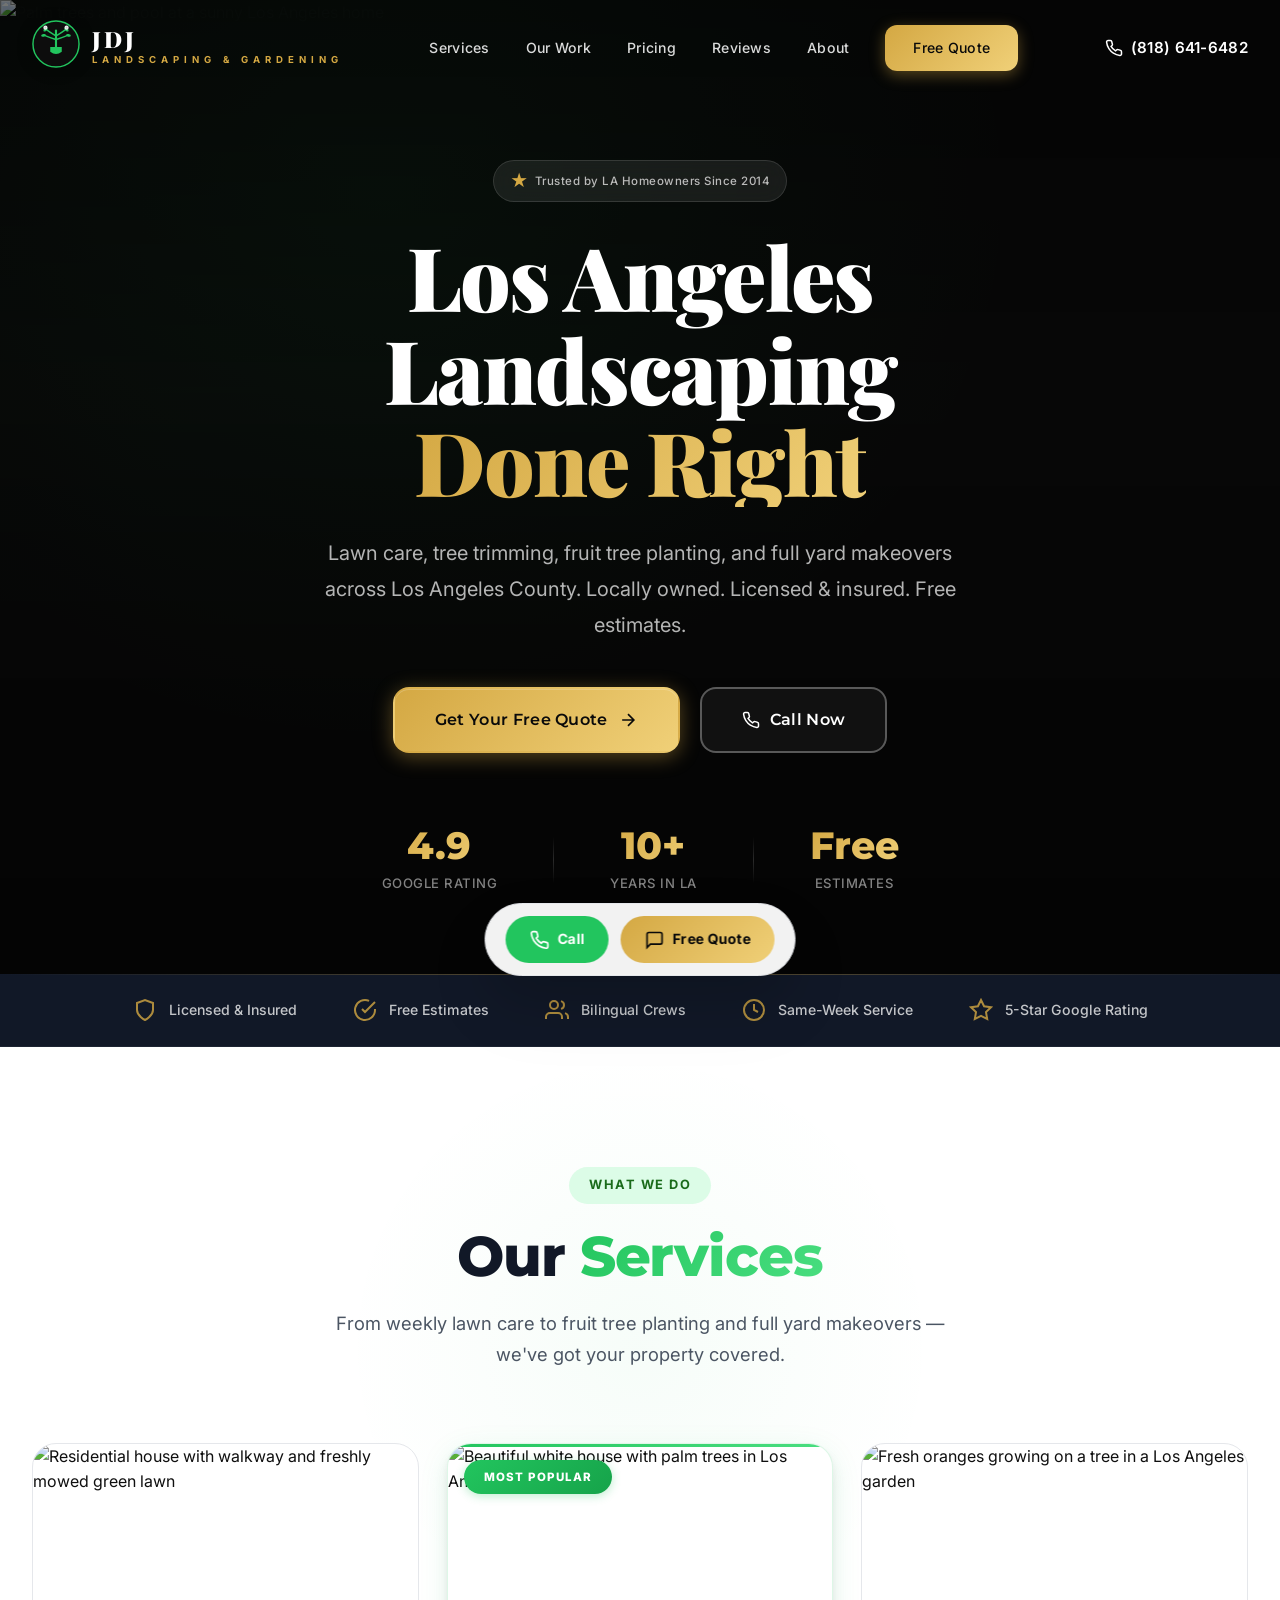
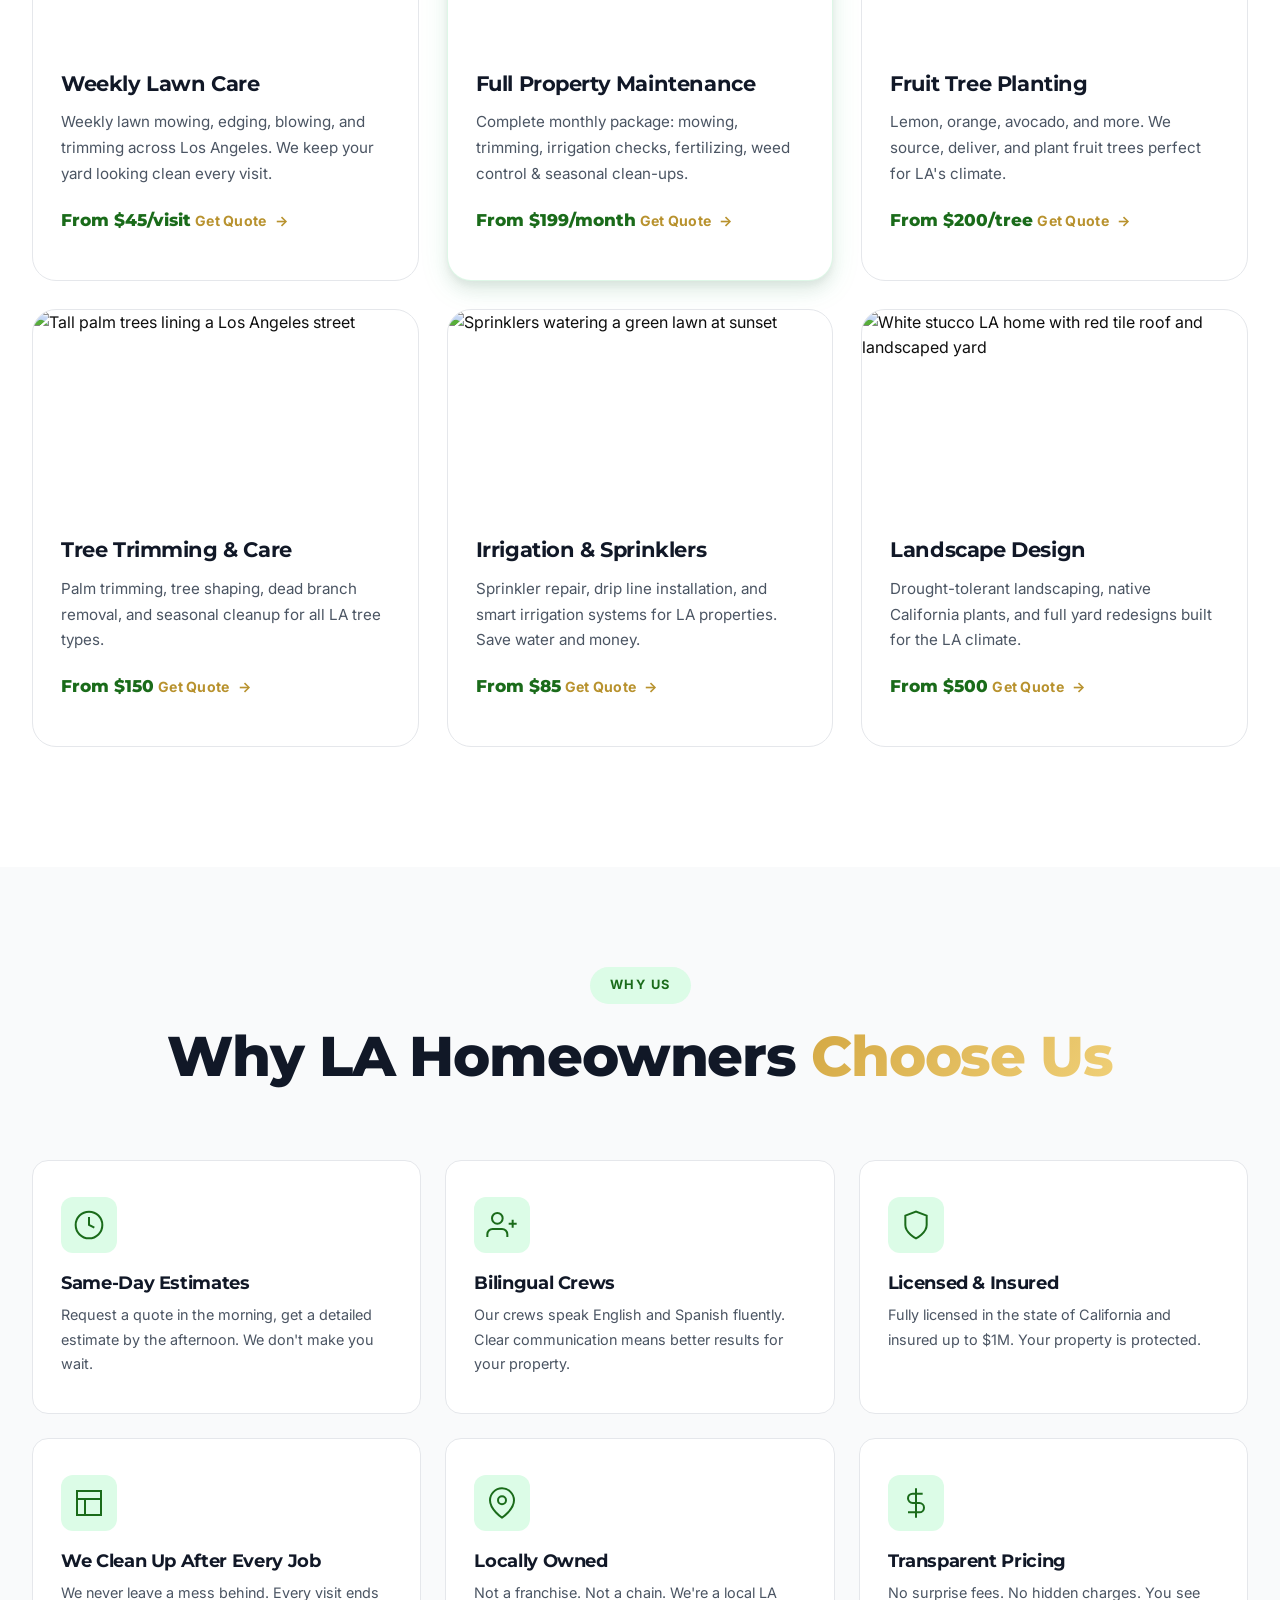
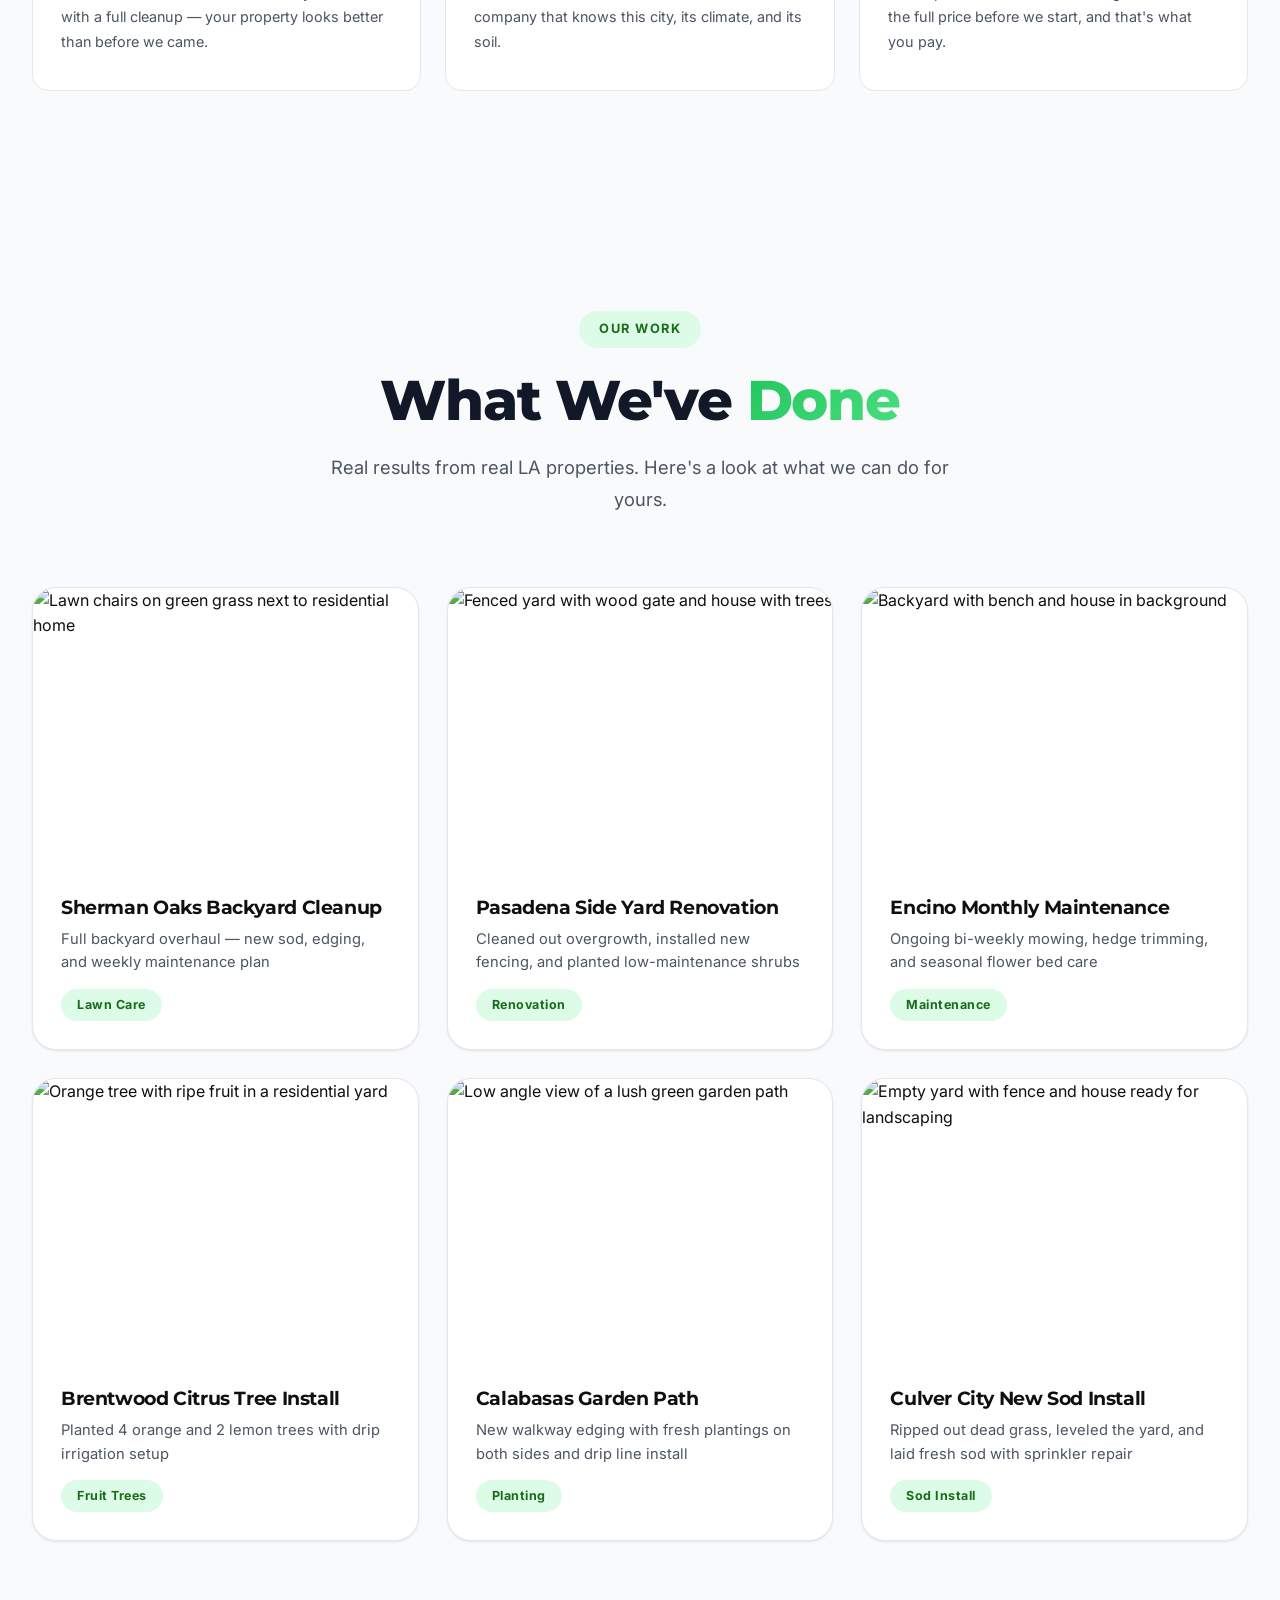
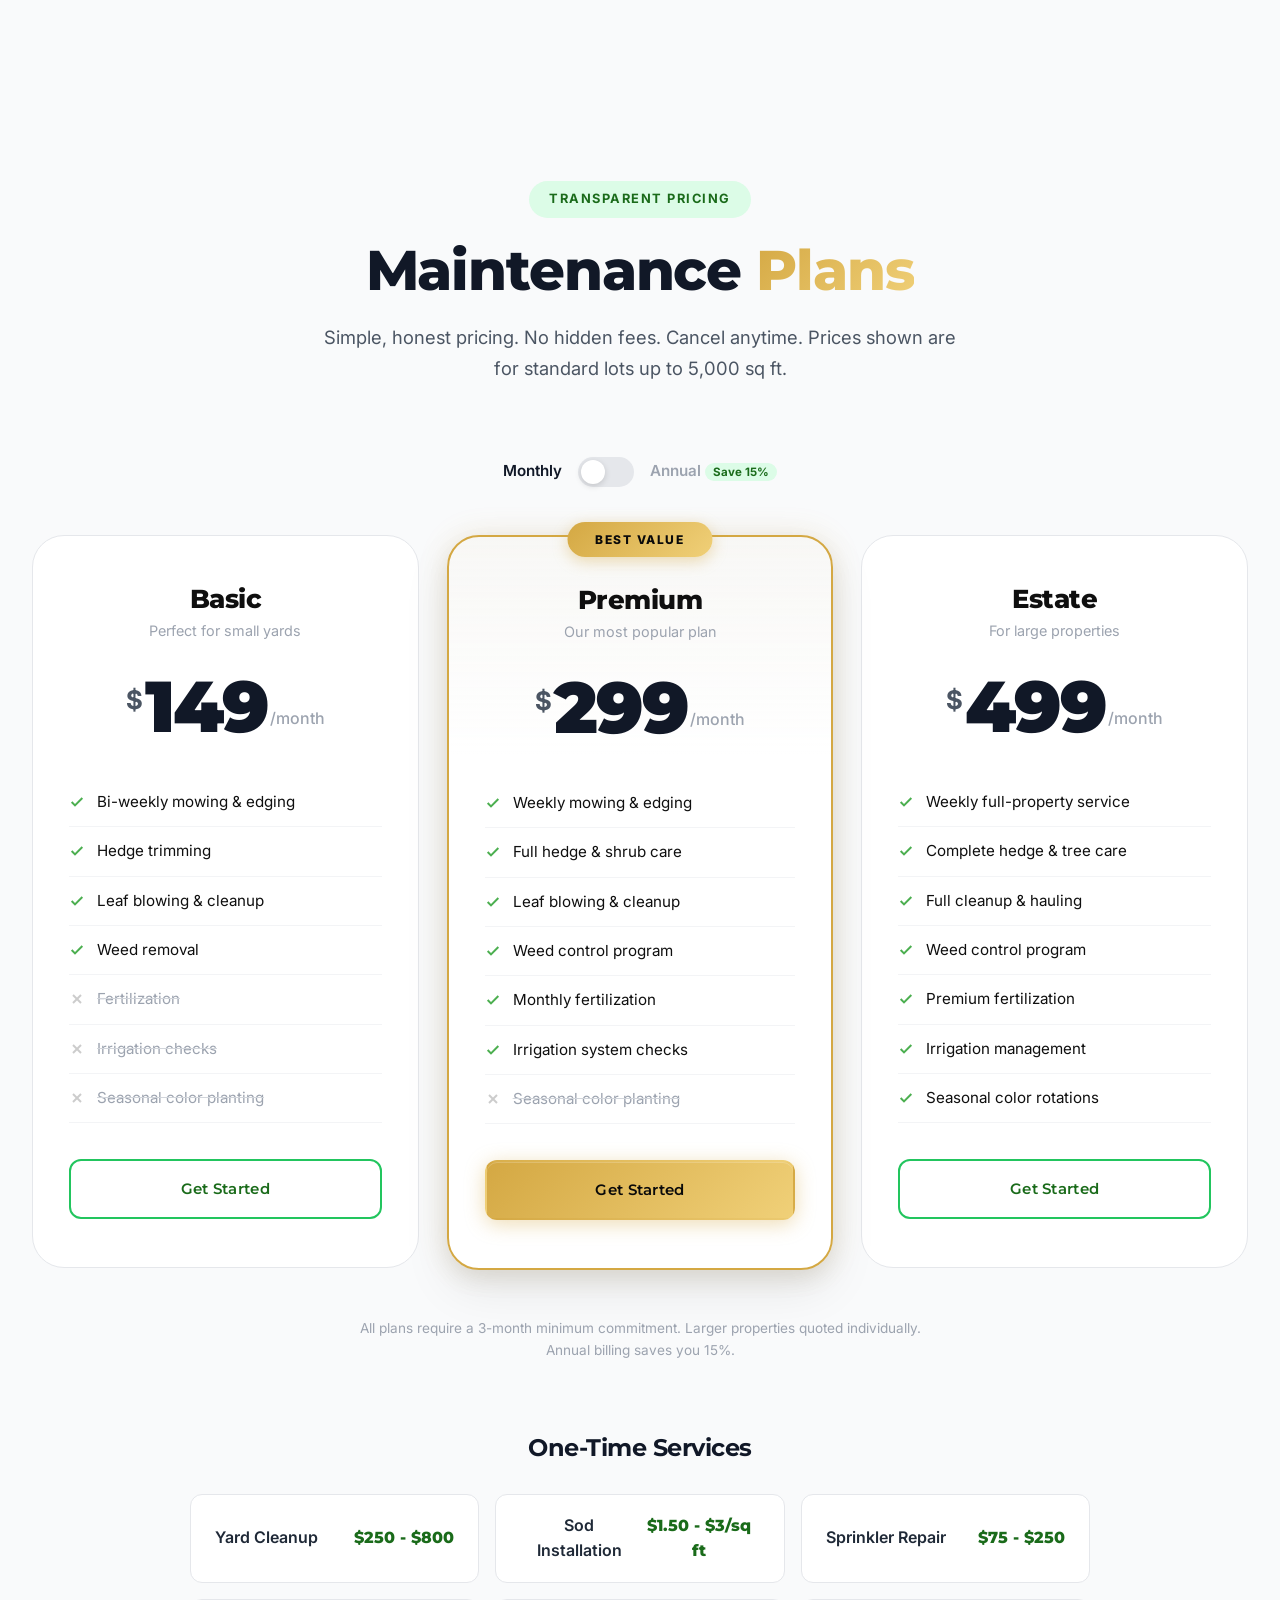
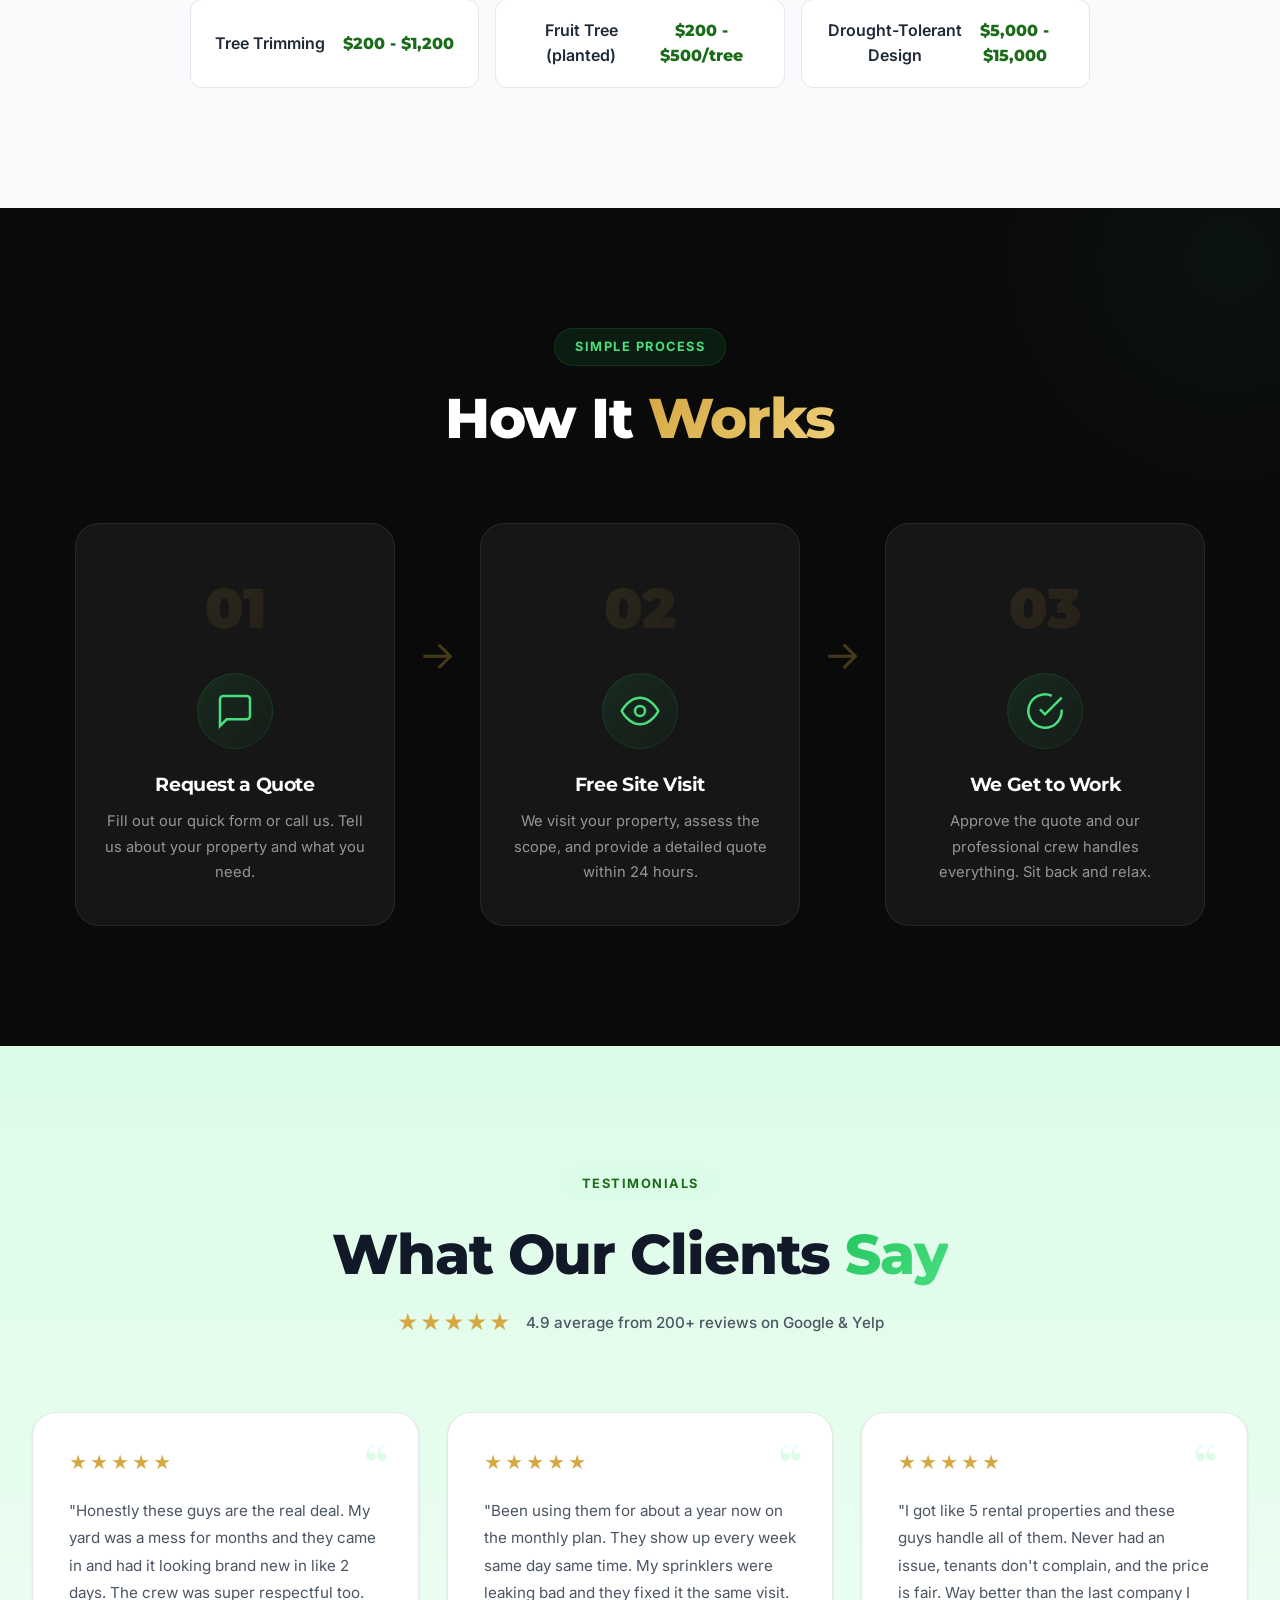
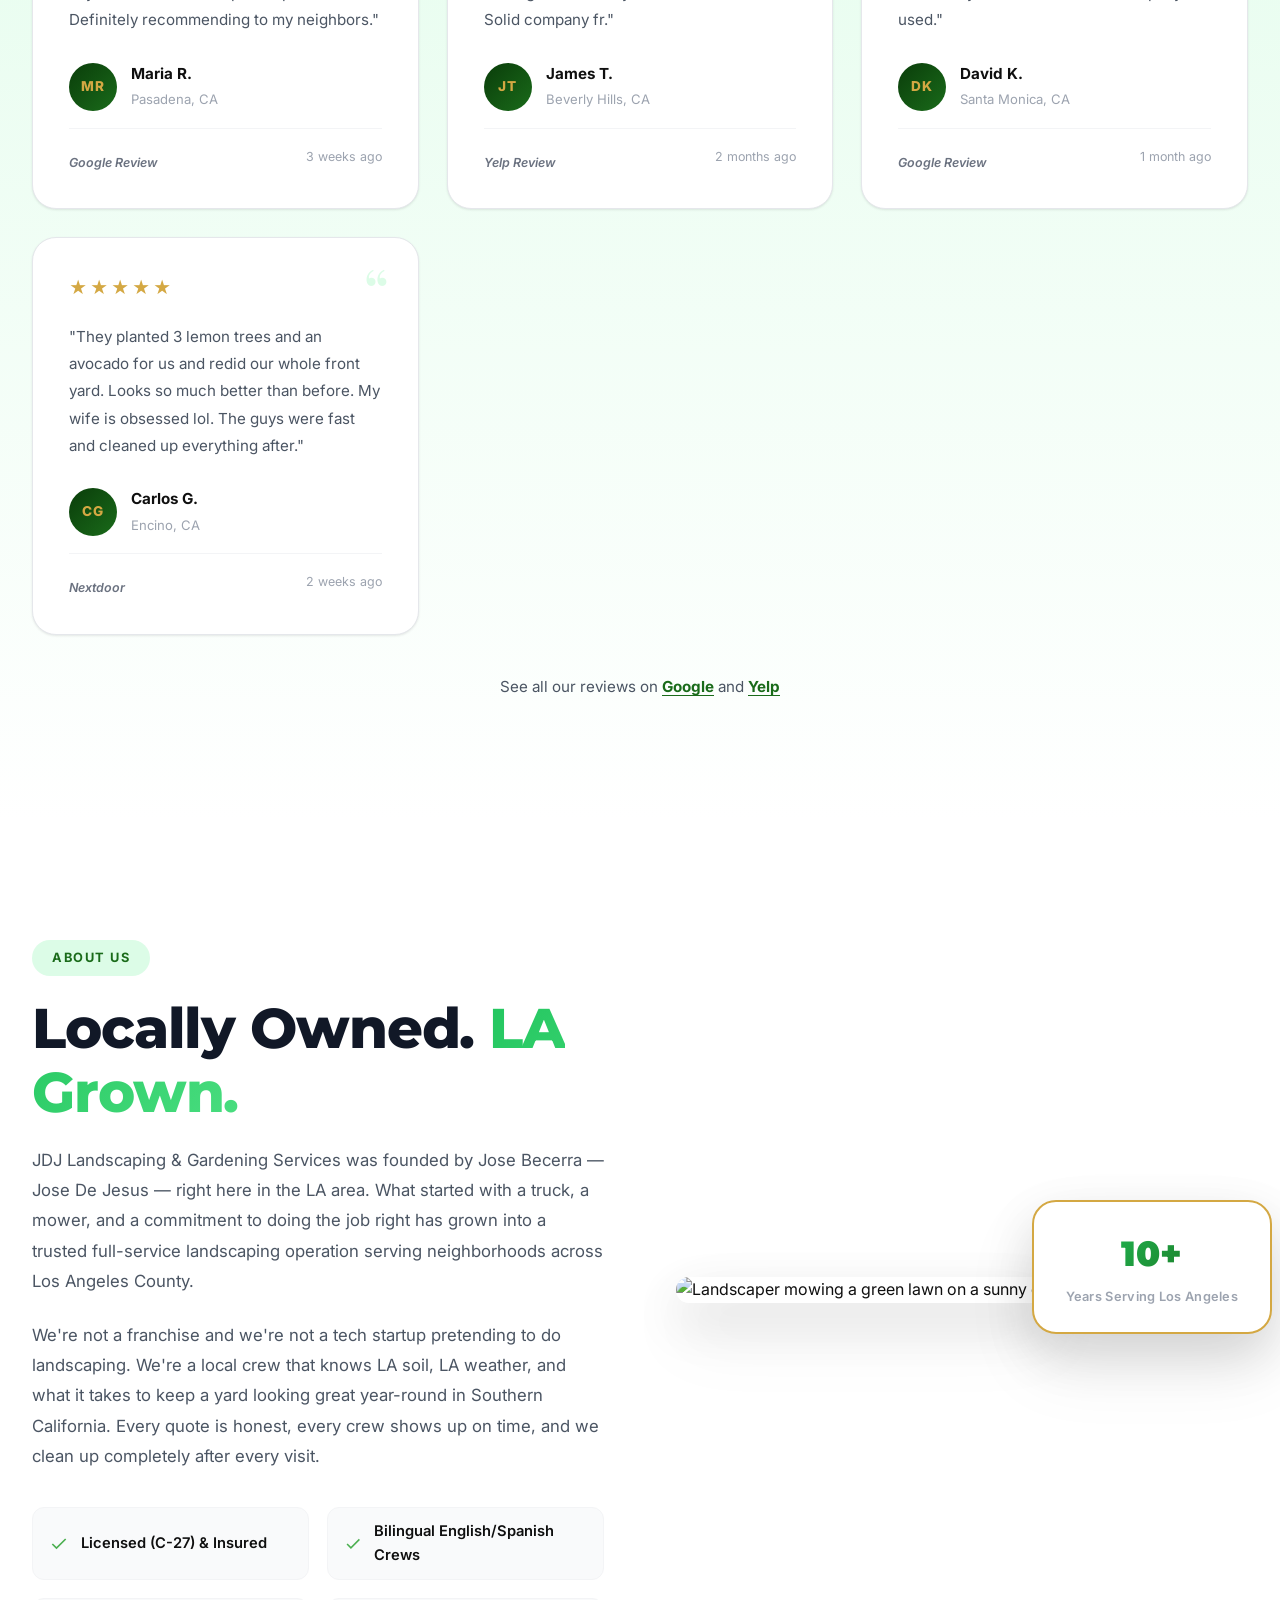
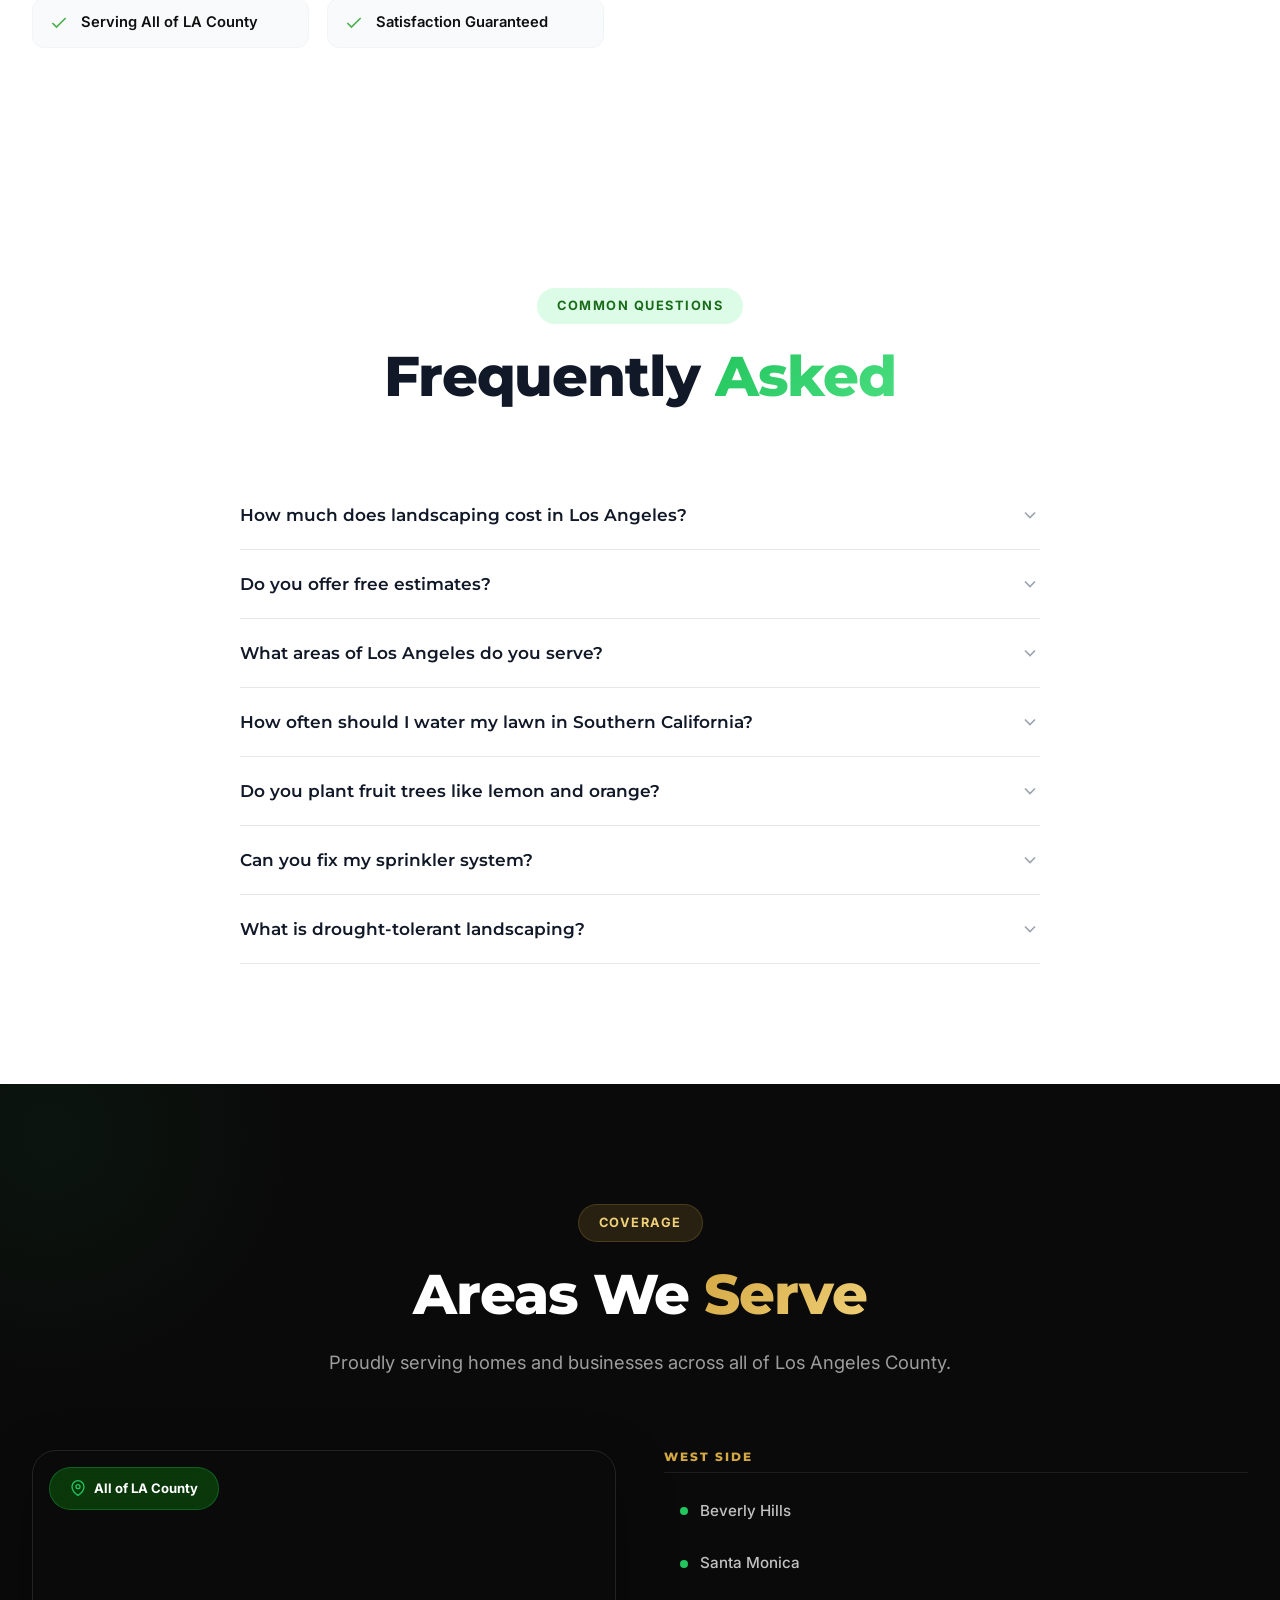
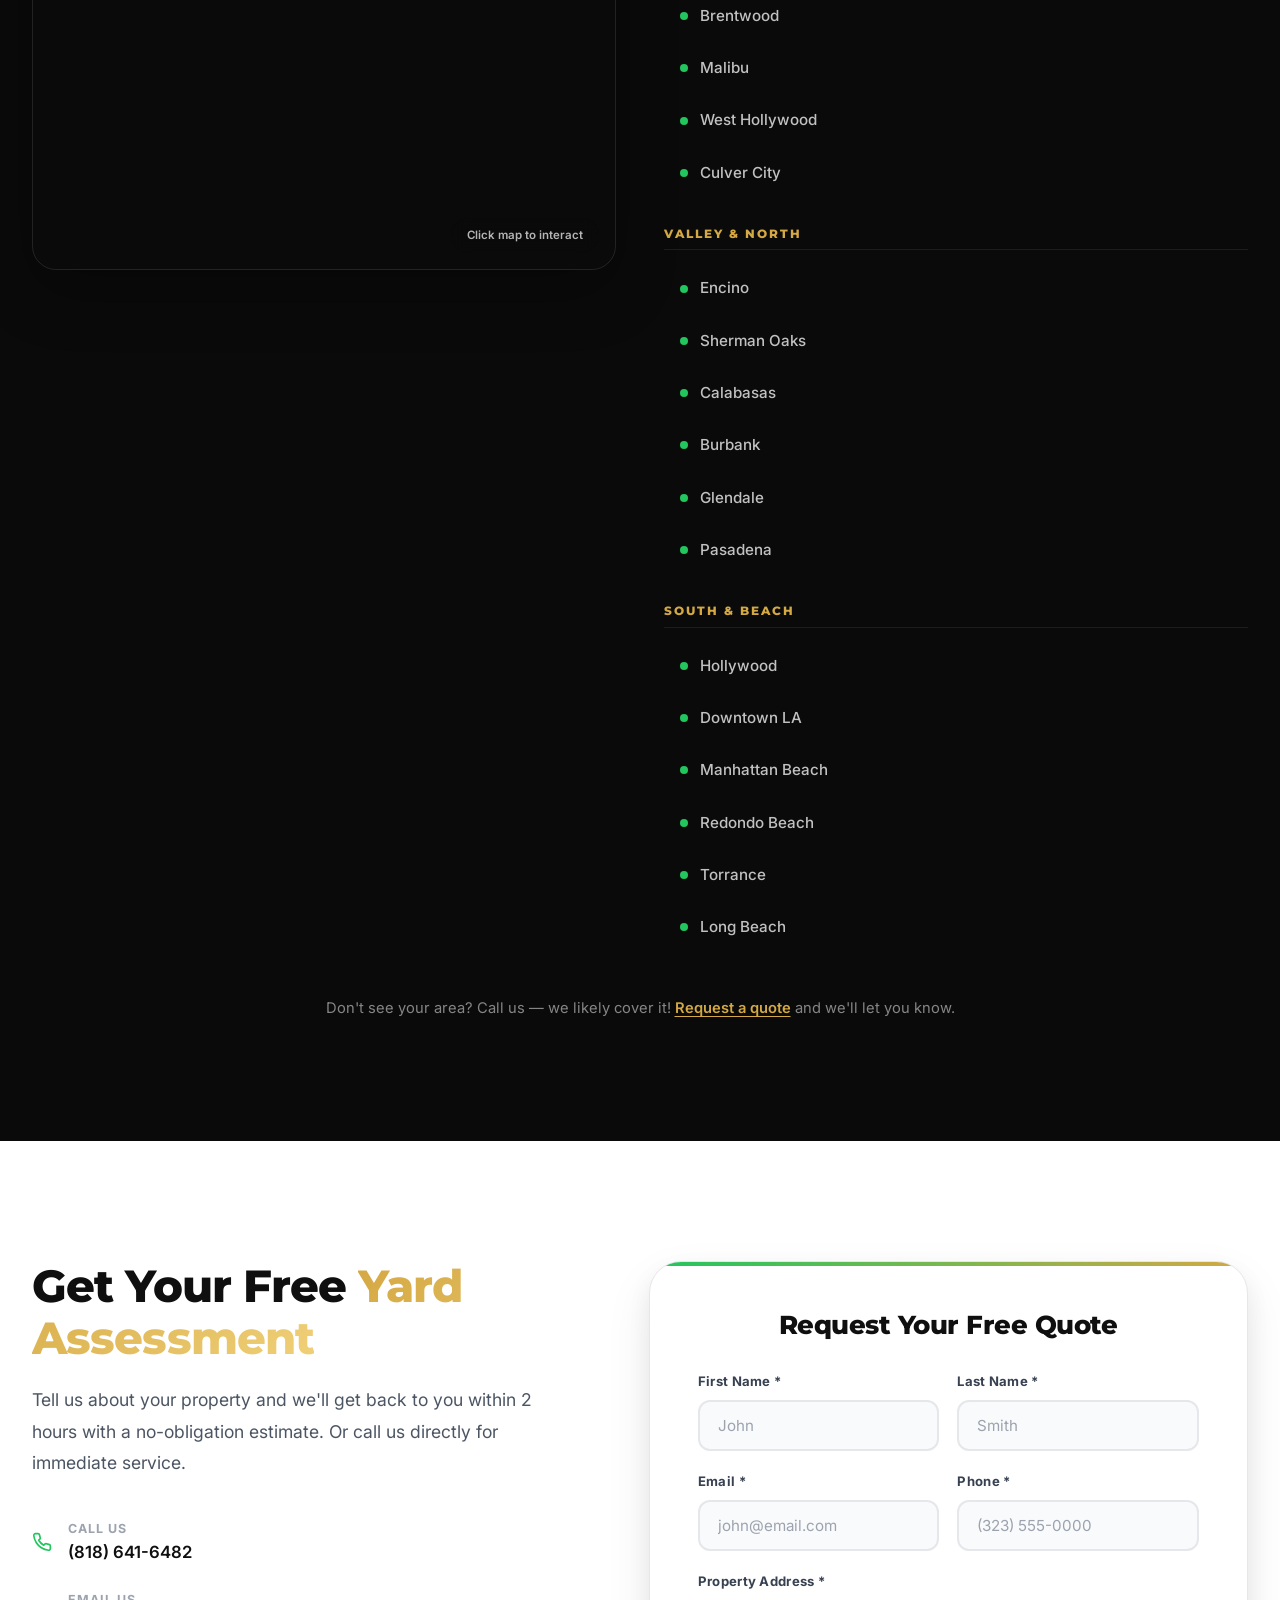
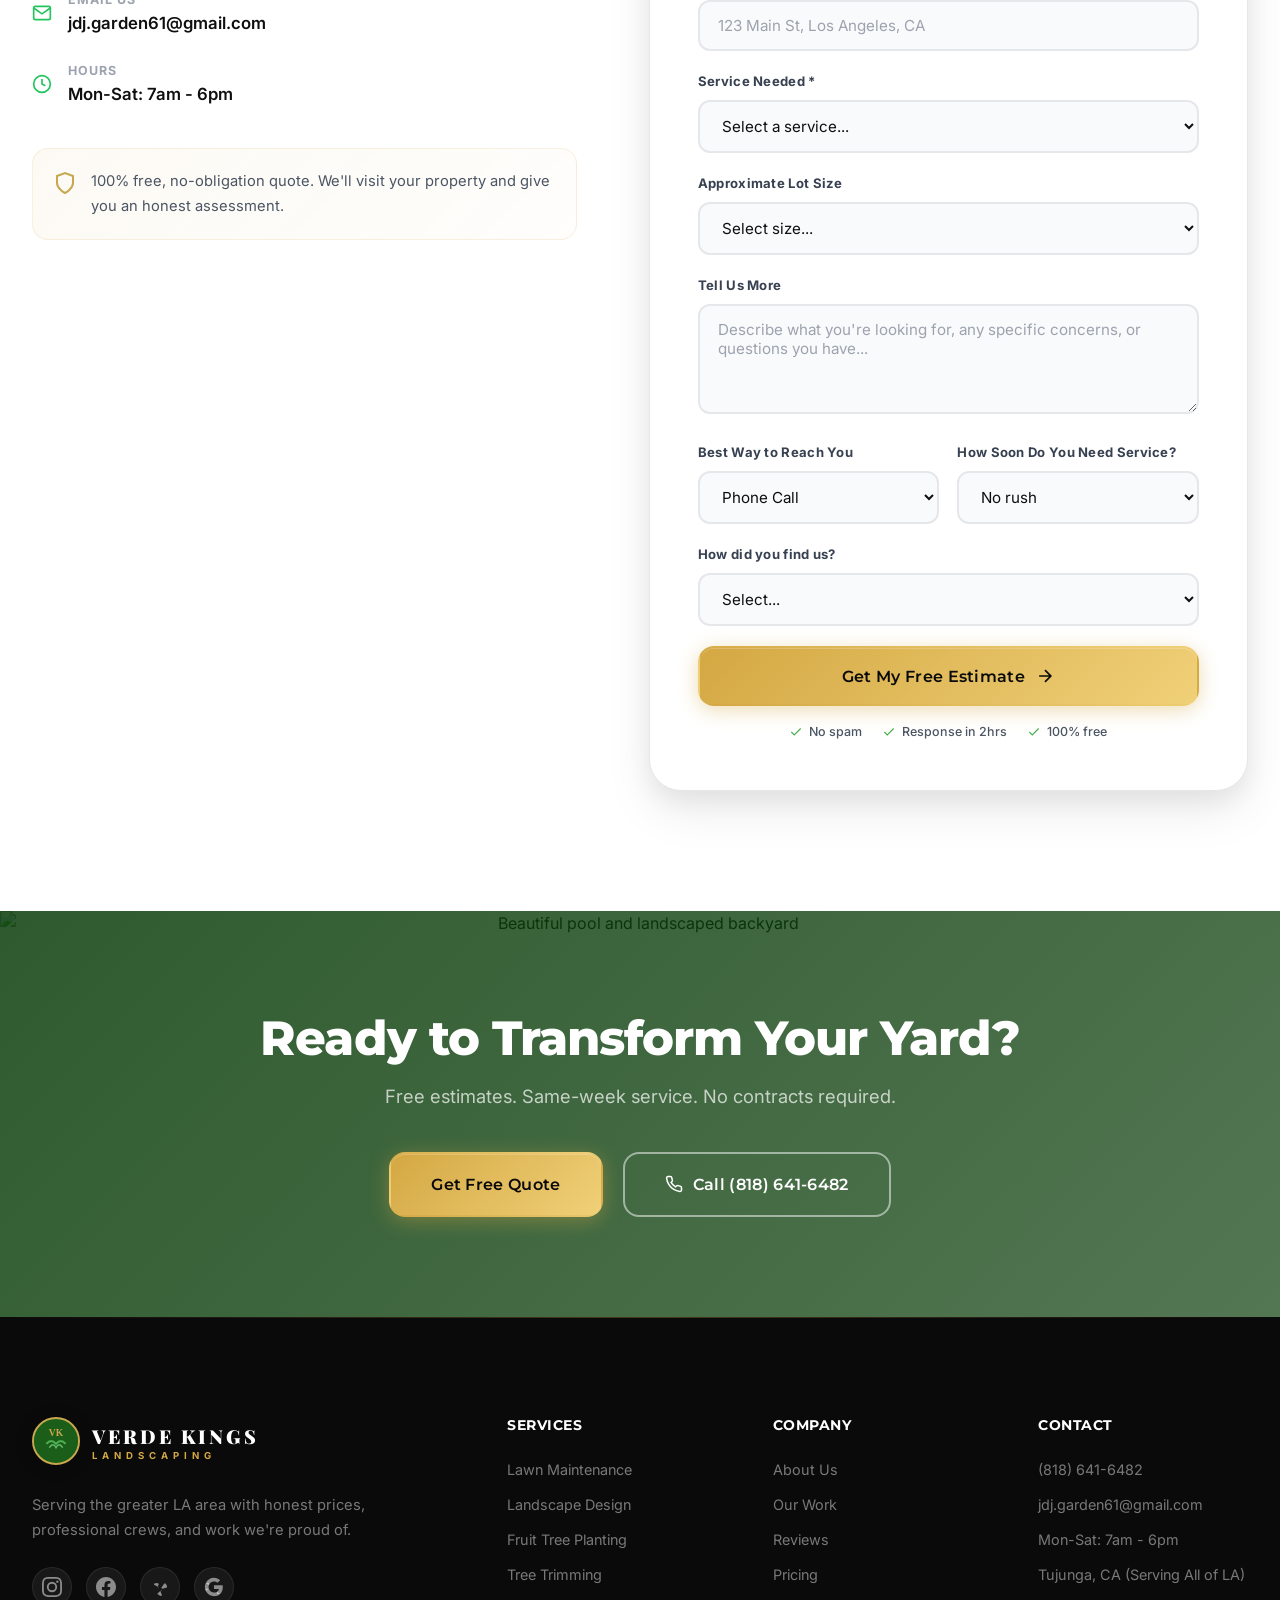
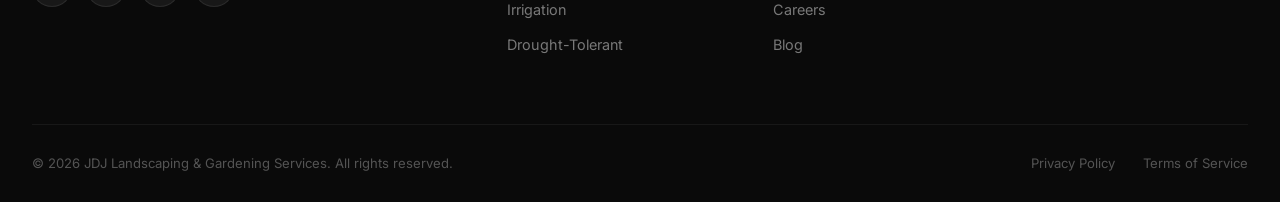
==== LANDSCAPE BUSINESS V1/website/index.html @ ff88cd4b "Rebrand: Verde Kings to JDJ Landscaping and Gardening Services" ====
<!DOCTYPE html>
<html lang="en">
<head>
    <meta charset="UTF-8">
    <meta name="viewport" content="width=device-width, initial-scale=1.0">
    <title>JDJ Landscaping & Gardening Services | Lawn Care in Los Angeles, CA</title>
    <meta name="description" content="JDJ Landscaping & Gardening Services — trusted LA landscaping company. Weekly lawn care, tree trimming, fruit tree planting, sprinkler repair & drought-tolerant design. Free quotes — call today.">
    <meta name="keywords" content="landscaping Los Angeles, lawn care LA, tree trimming Los Angeles, sprinkler repair LA, drought tolerant landscaping, fruit tree planting Los Angeles">
    <link rel="preconnect" href="https://fonts.googleapis.com">
    <link rel="preconnect" href="https://fonts.gstatic.com" crossorigin>
    <link href="https://fonts.googleapis.com/css2?family=Playfair+Display:wght@700;800;900&family=Inter:wght@300;400;500;600;700&family=Montserrat:wght@400;500;600;700;800&display=swap" rel="stylesheet">
    <link rel="stylesheet" href="styles.css">
    <link rel="icon" type="image/svg+xml" href="favicon.svg">
    <script type="application/ld+json">
    {
        "@context": "https://schema.org",
        "@type": "LocalBusiness",
        "name": "JDJ Landscaping & Gardening Services",
        "description": "Trusted Los Angeles landscaping company offering lawn care, tree trimming, fruit tree planting, sprinkler repair, and drought-tolerant design.",
        "url": "https://jdj-landscaping.netlify.app",
        "telephone": "+1-818-641-6482",
        "email": "jdj.garden61@gmail.com",
        "address": {
            "@type": "PostalAddress",
            "addressLocality": "Tujunga",
            "addressRegion": "CA",
            "addressCountry": "US"
        },
        "geo": {
            "@type": "GeoCoordinates",
            "latitude": "34.0522",
            "longitude": "-118.2437"
        },
        "areaServed": "Los Angeles County",
        "openingHours": "Mo-Sa 07:00-18:00",
        "priceRange": "$$",
        "image": "https://images.unsplash.com/photo-1588876390452-3cab3dc72211?w=1200&q=80",
        "aggregateRating": {
            "@type": "AggregateRating",
            "ratingValue": "4.9",
            "reviewCount": "47",
            "bestRating": "5"
        },
        "hasOfferCatalog": {
            "@type": "OfferCatalog",
            "name": "Landscaping Services",
            "itemListElement": [
                {"@type": "Offer", "itemOffered": {"@type": "Service", "name": "Weekly Lawn Care", "description": "Mowing, edging, blowing, trimming"}},
                {"@type": "Offer", "itemOffered": {"@type": "Service", "name": "Tree Trimming", "description": "Palm trimming, tree shaping, dead branch removal"}},
                {"@type": "Offer", "itemOffered": {"@type": "Service", "name": "Fruit Tree Planting", "description": "Lemon, orange, avocado tree installation"}},
                {"@type": "Offer", "itemOffered": {"@type": "Service", "name": "Sprinkler Repair", "description": "Irrigation repair, drip line installation"}},
                {"@type": "Offer", "itemOffered": {"@type": "Service", "name": "Drought-Tolerant Landscaping", "description": "Native California plants and water-saving design"}}
            ]
        }
    }
    </script>
    <script type="application/ld+json">
    {
        "@context": "https://schema.org",
        "@type": "FAQPage",
        "mainEntity": [
            {"@type": "Question", "name": "How much does landscaping cost in Los Angeles?", "acceptedAnswer": {"@type": "Answer", "text": "Weekly lawn mowing in LA typically runs $45-$80 per visit. Monthly maintenance plans range from $149-$499/month. Tree trimming starts at $150, sod installation runs $1.50-$3 per square foot."}},
            {"@type": "Question", "name": "Do you offer free estimates?", "acceptedAnswer": {"@type": "Answer", "text": "Yes, every estimate is 100% free with no obligation. We visit your property and send a detailed quote usually the same day."}},
            {"@type": "Question", "name": "What areas of Los Angeles do you serve?", "acceptedAnswer": {"@type": "Answer", "text": "We serve all of LA County including Beverly Hills, Santa Monica, Pasadena, Brentwood, Malibu, Encino, Sherman Oaks, Calabasas, Burbank, Glendale, Hollywood, and more."}},
            {"@type": "Question", "name": "Do you plant fruit trees like lemon and orange?", "acceptedAnswer": {"@type": "Answer", "text": "Yes. We plant lemon, orange, avocado, lime, and grapefruit trees. Fruit tree planting starts at $200 per tree installed."}},
            {"@type": "Question", "name": "Can you fix my sprinkler system?", "acceptedAnswer": {"@type": "Answer", "text": "Yes. We repair broken sprinkler heads, fix leaking valves, replace damaged pipes, and install smart controllers. Sprinkler repair visits start at $75."}}
        ]
    }
    </script>
</head>
<body>
    <!-- Navigation -->
    <nav class="navbar" id="navbar">
        <div class="nav-container">
            <a href="#" class="logo">
                <div class="logo-icon">
                    <svg viewBox="0 0 50 50" xmlns="http://www.w3.org/2000/svg">
                        <circle cx="25" cy="25" r="24" fill="#0d0d0d" stroke="#22c55e" stroke-width="1.5"/>
                        <!-- Shovel handle -->
                        <line x1="25" y1="11" x2="25" y2="30" stroke="#22c55e" stroke-width="2.2" stroke-linecap="round"/>
                        <!-- Shovel blade -->
                        <path d="M19 28 L19 33 Q25 38 31 33 L31 28 Z" fill="#22c55e"/>
                        <!-- Left branches -->
                        <path d="M24 16 Q19 13 15 10" fill="none" stroke="#22c55e" stroke-width="1.5" stroke-linecap="round"/>
                        <path d="M24 20 Q18 18 13 16" fill="none" stroke="#22c55e" stroke-width="1.5" stroke-linecap="round"/>
                        <!-- Right branches -->
                        <path d="M26 16 Q31 13 35 10" fill="none" stroke="#22c55e" stroke-width="1.5" stroke-linecap="round"/>
                        <path d="M26 20 Q32 18 37 16" fill="none" stroke="#22c55e" stroke-width="1.5" stroke-linecap="round"/>
                        <!-- Leaves -->
                        <ellipse cx="14" cy="10" rx="2.5" ry="1.4" fill="#22c55e" transform="rotate(-40 14 10)"/>
                        <ellipse cx="12" cy="16" rx="2.5" ry="1.4" fill="#22c55e" transform="rotate(-10 12 16)"/>
                        <ellipse cx="36" cy="10" rx="2.5" ry="1.4" fill="#22c55e" transform="rotate(40 36 10)"/>
                        <ellipse cx="38" cy="16" rx="2.5" ry="1.4" fill="#22c55e" transform="rotate(10 38 16)"/>
                        <!-- White flowers -->
                        <circle cx="14" cy="8" r="2.2" fill="white" opacity="0.92"/>
                        <circle cx="14" cy="8" r="0.9" fill="#ccc"/>
                        <circle cx="36" cy="8" r="2.2" fill="white" opacity="0.92"/>
                        <circle cx="36" cy="8" r="0.9" fill="#ccc"/>
                    </svg>
                </div>
                <div class="logo-text">
                    <span class="logo-name">JDJ</span>
                    <span class="logo-tagline">LANDSCAPING & GARDENING</span>
                </div>
            </a>
            <div class="nav-links" id="navLinks">
                <a href="#services">Services</a>
                <a href="#portfolio">Our Work</a>
                <a href="#pricing">Pricing</a>
                <a href="#reviews">Reviews</a>
                <a href="#about">About</a>
                <a href="#quote" class="nav-cta">Free Quote</a>
            </div>
            <div class="nav-phone">
                <a href="tel:+18186416482">
                    <svg width="18" height="18" viewBox="0 0 24 24" fill="none" stroke="currentColor" stroke-width="2"><path d="M22 16.92v3a2 2 0 01-2.18 2 19.79 19.79 0 01-8.63-3.07 19.5 19.5 0 01-6-6 19.79 19.79 0 01-3.07-8.67A2 2 0 014.11 2h3a2 2 0 012 1.72c.127.96.361 1.903.7 2.81a2 2 0 01-.45 2.11L8.09 9.91a16 16 0 006 6l1.27-1.27a2 2 0 012.11-.45c.907.339 1.85.573 2.81.7A2 2 0 0122 16.92z"/></svg>
                    (818) 641-6482
                </a>
            </div>
            <button class="mobile-toggle" id="mobileToggle" aria-label="Toggle menu">
                <span></span><span></span><span></span>
            </button>
        </div>
    </nav>

    <!-- Hero Section with REAL background image -->
    <section class="hero" id="hero">
        <div class="hero-bg">
            <img src="https://images.unsplash.com/photo-1588876390452-3cab3dc72211?w=1920&q=80&auto=format&fit=crop" alt="Palm trees and pool at a sunny Los Angeles home" class="hero-bg-img" loading="eager">
        </div>
        <div class="hero-overlay"></div>
        <div class="hero-content">
            <div class="hero-badge">
                <span class="badge-star">&#9733;</span> Trusted by LA Homeowners Since 2014
            </div>
            <h1 class="hero-title">
                Los Angeles Landscaping<br>
                <span class="text-gold">Done Right</span>
            </h1>
            <p class="hero-subtitle">
                Lawn care, tree trimming, fruit tree planting, and full yard makeovers across Los Angeles County.
                Locally owned. Licensed & insured. Free estimates.
            </p>
            <div class="hero-cta-group">
                <a href="#quote" class="btn btn-gold btn-lg">
                    Get Your Free Quote
                    <svg width="20" height="20" viewBox="0 0 24 24" fill="none" stroke="currentColor" stroke-width="2"><path d="M5 12h14M12 5l7 7-7 7"/></svg>
                </a>
                <a href="tel:+18186416482" class="btn btn-outline btn-lg">
                    <svg width="18" height="18" viewBox="0 0 24 24" fill="none" stroke="currentColor" stroke-width="2"><path d="M22 16.92v3a2 2 0 01-2.18 2 19.79 19.79 0 01-8.63-3.07 19.5 19.5 0 01-6-6 19.79 19.79 0 01-3.07-8.67A2 2 0 014.11 2h3a2 2 0 012 1.72c.127.96.361 1.903.7 2.81a2 2 0 01-.45 2.11L8.09 9.91a16 16 0 006 6l1.27-1.27a2 2 0 012.11-.45c.907.339 1.85.573 2.81.7A2 2 0 0122 16.92z"/></svg>
                    Call Now
                </a>
            </div>
            <div class="hero-stats">
                <div class="stat">
                    <span class="stat-number">4.9</span>
                    <span class="stat-label">Google Rating</span>
                </div>
                <div class="stat-divider"></div>
                <div class="stat">
                    <span class="stat-number">10+</span>
                    <span class="stat-label">Years in LA</span>
                </div>
                <div class="stat-divider"></div>
                <div class="stat">
                    <span class="stat-number">Free</span>
                    <span class="stat-label">Estimates</span>
                </div>
            </div>
        </div>
    </section>

    <!-- Trust Bar -->
    <section class="trust-bar">
        <div class="container">
            <div class="trust-items">
                <div class="trust-item">
                    <svg width="24" height="24" viewBox="0 0 24 24" fill="none" stroke="currentColor" stroke-width="2"><path d="M12 22s8-4 8-10V5l-8-3-8 3v7c0 6 8 10 8 10z"/></svg>
                    <span>Licensed & Insured</span>
                </div>
                <div class="trust-item">
                    <svg width="24" height="24" viewBox="0 0 24 24" fill="none" stroke="currentColor" stroke-width="2"><path d="M22 11.08V12a10 10 0 11-5.93-9.14"/><polyline points="22 4 12 14.01 9 11.01"/></svg>
                    <span>Free Estimates</span>
                </div>
                <div class="trust-item">
                    <svg width="24" height="24" viewBox="0 0 24 24" fill="none" stroke="currentColor" stroke-width="2"><path d="M17 21v-2a4 4 0 00-4-4H5a4 4 0 00-4 4v2"/><circle cx="9" cy="7" r="4"/><path d="M23 21v-2a4 4 0 00-3-3.87"/><path d="M16 3.13a4 4 0 010 7.75"/></svg>
                    <span>Bilingual Crews</span>
                </div>
                <div class="trust-item">
                    <svg width="24" height="24" viewBox="0 0 24 24" fill="none" stroke="currentColor" stroke-width="2"><circle cx="12" cy="12" r="10"/><polyline points="12 6 12 12 16 14"/></svg>
                    <span>Same-Week Service</span>
                </div>
                <div class="trust-item">
                    <svg width="24" height="24" viewBox="0 0 24 24" fill="none" stroke="currentColor" stroke-width="2"><path d="M12 2l3.09 6.26L22 9.27l-5 4.87 1.18 6.88L12 17.77l-6.18 3.25L7 14.14 2 9.27l6.91-1.01L12 2z"/></svg>
                    <span>5-Star Google Rating</span>
                </div>
            </div>
        </div>
    </section>

    <!-- Services Section with REAL images -->
    <section class="services" id="services">
        <div class="container">
            <div class="section-header">
                <span class="section-tag">What We Do</span>
                <h2 class="section-title">Our <span class="text-green">Services</span></h2>
                <p class="section-desc">From weekly lawn care to fruit tree planting and full yard makeovers — we've got your property covered.</p>
            </div>
            <div class="services-grid">
                <div class="service-card" id="lawn-care">
                    <div class="service-img">
                        <img src="https://images.unsplash.com/photo-1768941124710-1a42b3195208?w=600&q=80&auto=format&fit=crop" alt="Residential house with walkway and freshly mowed green lawn" loading="lazy">
                    </div>
                    <div class="service-body">
                        <h3>Weekly Lawn Care</h3>
                        <p>Weekly lawn mowing, edging, blowing, and trimming across Los Angeles. We keep your yard looking clean every visit.</p>
                        <span class="service-price">From $45/visit</span>
                        <a href="#quote" class="service-link">Get Quote <span>&rarr;</span></a>
                    </div>
                </div>
                <div class="service-card featured" id="maintenance">
                    <div class="featured-badge">Most Popular</div>
                    <div class="service-img">
                        <img src="https://images.unsplash.com/photo-1754325899655-5e9b7bf05cdc?w=600&q=80&auto=format&fit=crop" alt="Beautiful white house with palm trees in Los Angeles" loading="lazy">
                    </div>
                    <div class="service-body">
                        <h3>Full Property Maintenance</h3>
                        <p>Complete monthly package: mowing, trimming, irrigation checks, fertilizing, weed control & seasonal clean-ups.</p>
                        <span class="service-price">From $199/month</span>
                        <a href="#quote" class="service-link">Get Quote <span>&rarr;</span></a>
                    </div>
                </div>
                <div class="service-card">
                    <div class="service-img">
                        <img src="https://images.unsplash.com/photo-1726737239395-882aef0ad123?w=600&q=80&auto=format&fit=crop" alt="Fresh oranges growing on a tree in a Los Angeles garden" loading="lazy">
                    </div>
                    <div class="service-body" id="fruit-trees">
                        <h3>Fruit Tree Planting</h3>
                        <p>Lemon, orange, avocado, and more. We source, deliver, and plant fruit trees perfect for LA's climate.</p>
                        <span class="service-price">From $200/tree</span>
                        <a href="#quote" class="service-link">Get Quote <span>&rarr;</span></a>
                    </div>
                </div>
                <div class="service-card">
                    <div class="service-img">
                        <img src="https://images.unsplash.com/photo-1648599874217-213f260329bb?w=600&q=80&auto=format&fit=crop" alt="Tall palm trees lining a Los Angeles street" loading="lazy">
                    </div>
                    <div class="service-body" id="tree-trimming">
                        <h3>Tree Trimming & Care</h3>
                        <p>Palm trimming, tree shaping, dead branch removal, and seasonal cleanup for all LA tree types.</p>
                        <span class="service-price">From $150</span>
                        <a href="#quote" class="service-link">Get Quote <span>&rarr;</span></a>
                    </div>
                </div>
                <div class="service-card">
                    <div class="service-img">
                        <img src="https://images.unsplash.com/photo-1770664945615-52203ab54c88?w=600&q=80&auto=format&fit=crop" alt="Sprinklers watering a green lawn at sunset" loading="lazy">
                    </div>
                    <div class="service-body" id="irrigation">
                        <h3>Irrigation & Sprinklers</h3>
                        <p>Sprinkler repair, drip line installation, and smart irrigation systems for LA properties. Save water and money.</p>
                        <span class="service-price">From $85</span>
                        <a href="#quote" class="service-link">Get Quote <span>&rarr;</span></a>
                    </div>
                </div>
                <div class="service-card">
                    <div class="service-img">
                        <img src="https://images.unsplash.com/photo-1759355787174-044355f63c55?w=600&q=80&auto=format&fit=crop" alt="White stucco LA home with red tile roof and landscaped yard" loading="lazy">
                    </div>
                    <div class="service-body" id="landscape-design">
                        <h3>Landscape Design</h3>
                        <p>Drought-tolerant landscaping, native California plants, and full yard redesigns built for the LA climate.</p>
                        <span class="service-price">From $500</span>
                        <a href="#quote" class="service-link">Get Quote <span>&rarr;</span></a>
                    </div>
                </div>
            </div>
        </div>
    </section>

    <!-- Why Choose Us -->
    <section class="why-choose">
        <div class="container">
            <div class="section-header">
                <span class="section-tag">Why Us</span>
                <h2 class="section-title">Why LA Homeowners <span class="text-gold">Choose Us</span></h2>
            </div>
            <div class="why-grid">
                <div class="why-card">
                    <div class="why-icon">
                        <svg width="32" height="32" viewBox="0 0 24 24" fill="none" stroke="currentColor" stroke-width="1.5"><circle cx="12" cy="12" r="10"/><polyline points="12 6 12 12 16 14"/></svg>
                    </div>
                    <h4>Same-Day Estimates</h4>
                    <p>Request a quote in the morning, get a detailed estimate by the afternoon. We don't make you wait.</p>
                </div>
                <div class="why-card">
                    <div class="why-icon">
                        <svg width="32" height="32" viewBox="0 0 24 24" fill="none" stroke="currentColor" stroke-width="1.5"><path d="M16 21v-2a4 4 0 00-4-4H5a4 4 0 00-4 4v2"/><circle cx="8.5" cy="7" r="4"/><path d="M20 8v6M23 11h-6"/></svg>
                    </div>
                    <h4>Bilingual Crews</h4>
                    <p>Our crews speak English and Spanish fluently. Clear communication means better results for your property.</p>
                </div>
                <div class="why-card">
                    <div class="why-icon">
                        <svg width="32" height="32" viewBox="0 0 24 24" fill="none" stroke="currentColor" stroke-width="1.5"><path d="M12 22s8-4 8-10V5l-8-3-8 3v7c0 6 8 10 8 10z"/></svg>
                    </div>
                    <h4>Licensed & Insured</h4>
                    <p>Fully licensed in the state of California and insured up to $1M. Your property is protected.</p>
                </div>
                <div class="why-card">
                    <div class="why-icon">
                        <svg width="32" height="32" viewBox="0 0 24 24" fill="none" stroke="currentColor" stroke-width="1.5"><path d="M3 3h18v18H3z"/><path d="M3 9h18M9 21V9"/></svg>
                    </div>
                    <h4>We Clean Up After Every Job</h4>
                    <p>We never leave a mess behind. Every visit ends with a full cleanup — your property looks better than before we came.</p>
                </div>
                <div class="why-card">
                    <div class="why-icon">
                        <svg width="32" height="32" viewBox="0 0 24 24" fill="none" stroke="currentColor" stroke-width="1.5"><path d="M21 10c0 7-9 13-9 13s-9-6-9-13a9 9 0 0118 0z"/><circle cx="12" cy="10" r="3"/></svg>
                    </div>
                    <h4>Locally Owned</h4>
                    <p>Not a franchise. Not a chain. We're a local LA company that knows this city, its climate, and its soil.</p>
                </div>
                <div class="why-card">
                    <div class="why-icon">
                        <svg width="32" height="32" viewBox="0 0 24 24" fill="none" stroke="currentColor" stroke-width="1.5"><path d="M12 1v22M17 5H9.5a3.5 3.5 0 000 7h5a3.5 3.5 0 010 7H6"/></svg>
                    </div>
                    <h4>Transparent Pricing</h4>
                    <p>No surprise fees. No hidden charges. You see the full price before we start, and that's what you pay.</p>
                </div>
            </div>
        </div>
    </section>

    <!-- Project Showcase Gallery -->
    <section class="portfolio" id="portfolio">
        <div class="container">
            <div class="section-header">
                <span class="section-tag">Our Work</span>
                <h2 class="section-title">What We've <span class="text-green">Done</span></h2>
                <p class="section-desc">Real results from real LA properties. Here's a look at what we can do for yours.</p>
            </div>
            <div class="portfolio-grid">
                <div class="portfolio-card">
                    <div class="portfolio-image">
                        <img src="https://images.unsplash.com/photo-1767969217509-7edd70a96e1b?w=800&q=80&auto=format&fit=crop" alt="Lawn chairs on green grass next to residential home" loading="lazy">
                        <div class="portfolio-overlay">
                            <span class="portfolio-view">View Project</span>
                        </div>
                    </div>
                    <div class="portfolio-info">
                        <h4>Sherman Oaks Backyard Cleanup</h4>
                        <p>Full backyard overhaul — new sod, edging, and weekly maintenance plan</p>
                        <span class="portfolio-tag">Lawn Care</span>
                    </div>
                </div>
                <div class="portfolio-card">
                    <div class="portfolio-image">
                        <img src="https://images.unsplash.com/photo-1659978627572-d42f158c543b?w=800&q=80&auto=format&fit=crop" alt="Fenced yard with wood gate and house with trees" loading="lazy">
                        <div class="portfolio-overlay">
                            <span class="portfolio-view">View Project</span>
                        </div>
                    </div>
                    <div class="portfolio-info">
                        <h4>Pasadena Side Yard Renovation</h4>
                        <p>Cleaned out overgrowth, installed new fencing, and planted low-maintenance shrubs</p>
                        <span class="portfolio-tag">Renovation</span>
                    </div>
                </div>
                <div class="portfolio-card">
                    <div class="portfolio-image">
                        <img src="https://images.unsplash.com/photo-1674183168091-774936afa531?w=800&q=80&auto=format&fit=crop" alt="Backyard with bench and house in background" loading="lazy">
                        <div class="portfolio-overlay">
                            <span class="portfolio-view">View Project</span>
                        </div>
                    </div>
                    <div class="portfolio-info">
                        <h4>Encino Monthly Maintenance</h4>
                        <p>Ongoing bi-weekly mowing, hedge trimming, and seasonal flower bed care</p>
                        <span class="portfolio-tag">Maintenance</span>
                    </div>
                </div>
                <div class="portfolio-card">
                    <div class="portfolio-image">
                        <img src="https://images.unsplash.com/photo-1726737239395-882aef0ad123?w=800&q=80&auto=format&fit=crop" alt="Orange tree with ripe fruit in a residential yard" loading="lazy">
                        <div class="portfolio-overlay">
                            <span class="portfolio-view">View Project</span>
                        </div>
                    </div>
                    <div class="portfolio-info">
                        <h4>Brentwood Citrus Tree Install</h4>
                        <p>Planted 4 orange and 2 lemon trees with drip irrigation setup</p>
                        <span class="portfolio-tag">Fruit Trees</span>
                    </div>
                </div>
                <div class="portfolio-card">
                    <div class="portfolio-image">
                        <img src="https://images.unsplash.com/photo-1768407313789-0eccf91f67ca?w=800&q=80&auto=format&fit=crop" alt="Low angle view of a lush green garden path" loading="lazy">
                        <div class="portfolio-overlay">
                            <span class="portfolio-view">View Project</span>
                        </div>
                    </div>
                    <div class="portfolio-info">
                        <h4>Calabasas Garden Path</h4>
                        <p>New walkway edging with fresh plantings on both sides and drip line install</p>
                        <span class="portfolio-tag">Planting</span>
                    </div>
                </div>
                <div class="portfolio-card">
                    <div class="portfolio-image">
                        <img src="https://images.unsplash.com/photo-1684867430916-ede9dc95eca5?w=800&q=80&auto=format&fit=crop" alt="Empty yard with fence and house ready for landscaping" loading="lazy">
                        <div class="portfolio-overlay">
                            <span class="portfolio-view">View Project</span>
                        </div>
                    </div>
                    <div class="portfolio-info">
                        <h4>Culver City New Sod Install</h4>
                        <p>Ripped out dead grass, leveled the yard, and laid fresh sod with sprinkler repair</p>
                        <span class="portfolio-tag">Sod Install</span>
                    </div>
                </div>
            </div>
        </div>
    </section>

    <!-- Pricing Section -->
    <section class="pricing" id="pricing">
        <div class="container">
            <div class="section-header">
                <span class="section-tag">Transparent Pricing</span>
                <h2 class="section-title">Maintenance <span class="text-gold">Plans</span></h2>
                <p class="section-desc">Simple, honest pricing. No hidden fees. Cancel anytime. Prices shown are for standard lots up to 5,000 sq ft.</p>
            </div>
            <div class="pricing-toggle">
                <span class="toggle-label active" data-period="monthly">Monthly</span>
                <div class="toggle-switch" id="pricingToggle">
                    <div class="toggle-slider"></div>
                </div>
                <span class="toggle-label" data-period="annual">Annual <span class="save-badge">Save 15%</span></span>
            </div>
            <div class="pricing-grid">
                <div class="pricing-card">
                    <div class="pricing-header">
                        <h3>Basic</h3>
                        <p>Perfect for small yards</p>
                    </div>
                    <div class="pricing-amount">
                        <span class="currency">$</span>
                        <span class="price" data-monthly="149" data-annual="127">149</span>
                        <span class="period">/month</span>
                    </div>
                    <ul class="pricing-features">
                        <li class="included"><svg width="16" height="16" viewBox="0 0 24 24" fill="none" stroke="#4CAF50" stroke-width="3"><polyline points="20 6 9 17 4 12"/></svg>Bi-weekly mowing & edging</li>
                        <li class="included"><svg width="16" height="16" viewBox="0 0 24 24" fill="none" stroke="#4CAF50" stroke-width="3"><polyline points="20 6 9 17 4 12"/></svg>Hedge trimming</li>
                        <li class="included"><svg width="16" height="16" viewBox="0 0 24 24" fill="none" stroke="#4CAF50" stroke-width="3"><polyline points="20 6 9 17 4 12"/></svg>Leaf blowing & cleanup</li>
                        <li class="included"><svg width="16" height="16" viewBox="0 0 24 24" fill="none" stroke="#4CAF50" stroke-width="3"><polyline points="20 6 9 17 4 12"/></svg>Weed removal</li>
                        <li class="not-included"><svg width="16" height="16" viewBox="0 0 24 24" fill="none" stroke="#ccc" stroke-width="3"><line x1="18" y1="6" x2="6" y2="18"/><line x1="6" y1="6" x2="18" y2="18"/></svg>Fertilization</li>
                        <li class="not-included"><svg width="16" height="16" viewBox="0 0 24 24" fill="none" stroke="#ccc" stroke-width="3"><line x1="18" y1="6" x2="6" y2="18"/><line x1="6" y1="6" x2="18" y2="18"/></svg>Irrigation checks</li>
                        <li class="not-included"><svg width="16" height="16" viewBox="0 0 24 24" fill="none" stroke="#ccc" stroke-width="3"><line x1="18" y1="6" x2="6" y2="18"/><line x1="6" y1="6" x2="18" y2="18"/></svg>Seasonal color planting</li>
                    </ul>
                    <a href="#quote" class="btn btn-outline-green btn-block">Get Started</a>
                </div>

                <div class="pricing-card popular">
                    <div class="popular-tag">Best Value</div>
                    <div class="pricing-header">
                        <h3>Premium</h3>
                        <p>Our most popular plan</p>
                    </div>
                    <div class="pricing-amount">
                        <span class="currency">$</span>
                        <span class="price" data-monthly="299" data-annual="254">299</span>
                        <span class="period">/month</span>
                    </div>
                    <ul class="pricing-features">
                        <li class="included"><svg width="16" height="16" viewBox="0 0 24 24" fill="none" stroke="#4CAF50" stroke-width="3"><polyline points="20 6 9 17 4 12"/></svg>Weekly mowing & edging</li>
                        <li class="included"><svg width="16" height="16" viewBox="0 0 24 24" fill="none" stroke="#4CAF50" stroke-width="3"><polyline points="20 6 9 17 4 12"/></svg>Full hedge & shrub care</li>
                        <li class="included"><svg width="16" height="16" viewBox="0 0 24 24" fill="none" stroke="#4CAF50" stroke-width="3"><polyline points="20 6 9 17 4 12"/></svg>Leaf blowing & cleanup</li>
                        <li class="included"><svg width="16" height="16" viewBox="0 0 24 24" fill="none" stroke="#4CAF50" stroke-width="3"><polyline points="20 6 9 17 4 12"/></svg>Weed control program</li>
                        <li class="included"><svg width="16" height="16" viewBox="0 0 24 24" fill="none" stroke="#4CAF50" stroke-width="3"><polyline points="20 6 9 17 4 12"/></svg>Monthly fertilization</li>
                        <li class="included"><svg width="16" height="16" viewBox="0 0 24 24" fill="none" stroke="#4CAF50" stroke-width="3"><polyline points="20 6 9 17 4 12"/></svg>Irrigation system checks</li>
                        <li class="not-included"><svg width="16" height="16" viewBox="0 0 24 24" fill="none" stroke="#ccc" stroke-width="3"><line x1="18" y1="6" x2="6" y2="18"/><line x1="6" y1="6" x2="18" y2="18"/></svg>Seasonal color planting</li>
                    </ul>
                    <a href="#quote" class="btn btn-gold btn-block">Get Started</a>
                </div>

                <div class="pricing-card">
                    <div class="pricing-header">
                        <h3>Estate</h3>
                        <p>For large properties</p>
                    </div>
                    <div class="pricing-amount">
                        <span class="currency">$</span>
                        <span class="price" data-monthly="499" data-annual="424">499</span>
                        <span class="period">/month</span>
                    </div>
                    <ul class="pricing-features">
                        <li class="included"><svg width="16" height="16" viewBox="0 0 24 24" fill="none" stroke="#4CAF50" stroke-width="3"><polyline points="20 6 9 17 4 12"/></svg>Weekly full-property service</li>
                        <li class="included"><svg width="16" height="16" viewBox="0 0 24 24" fill="none" stroke="#4CAF50" stroke-width="3"><polyline points="20 6 9 17 4 12"/></svg>Complete hedge & tree care</li>
                        <li class="included"><svg width="16" height="16" viewBox="0 0 24 24" fill="none" stroke="#4CAF50" stroke-width="3"><polyline points="20 6 9 17 4 12"/></svg>Full cleanup & hauling</li>
                        <li class="included"><svg width="16" height="16" viewBox="0 0 24 24" fill="none" stroke="#4CAF50" stroke-width="3"><polyline points="20 6 9 17 4 12"/></svg>Weed control program</li>
                        <li class="included"><svg width="16" height="16" viewBox="0 0 24 24" fill="none" stroke="#4CAF50" stroke-width="3"><polyline points="20 6 9 17 4 12"/></svg>Premium fertilization</li>
                        <li class="included"><svg width="16" height="16" viewBox="0 0 24 24" fill="none" stroke="#4CAF50" stroke-width="3"><polyline points="20 6 9 17 4 12"/></svg>Irrigation management</li>
                        <li class="included"><svg width="16" height="16" viewBox="0 0 24 24" fill="none" stroke="#4CAF50" stroke-width="3"><polyline points="20 6 9 17 4 12"/></svg>Seasonal color rotations</li>
                    </ul>
                    <a href="#quote" class="btn btn-outline-green btn-block">Get Started</a>
                </div>
            </div>
            <p class="pricing-note">All plans require a 3-month minimum commitment. Larger properties quoted individually. Annual billing saves you 15%.</p>

            <!-- One-Time Services Quick Reference -->
            <div class="onetime-pricing">
                <h3 class="onetime-title">One-Time Services</h3>
                <div class="onetime-grid">
                    <div class="onetime-item">
                        <span class="onetime-service">Yard Cleanup</span>
                        <span class="onetime-price">$250 - $800</span>
                    </div>
                    <div class="onetime-item">
                        <span class="onetime-service">Sod Installation</span>
                        <span class="onetime-price">$1.50 - $3/sq ft</span>
                    </div>
                    <div class="onetime-item">
                        <span class="onetime-service">Sprinkler Repair</span>
                        <span class="onetime-price">$75 - $250</span>
                    </div>
                    <div class="onetime-item">
                        <span class="onetime-service">Tree Trimming</span>
                        <span class="onetime-price">$200 - $1,200</span>
                    </div>
                    <div class="onetime-item">
                        <span class="onetime-service">Fruit Tree (planted)</span>
                        <span class="onetime-price">$200 - $500/tree</span>
                    </div>
                    <div class="onetime-item">
                        <span class="onetime-service">Drought-Tolerant Design</span>
                        <span class="onetime-price">$5,000 - $15,000</span>
                    </div>
                </div>
            </div>
        </div>
    </section>

    <!-- How It Works -->
    <section class="how-it-works">
        <div class="container">
            <div class="section-header">
                <span class="section-tag">Simple Process</span>
                <h2 class="section-title">How It <span class="text-gold">Works</span></h2>
            </div>
            <div class="steps-grid">
                <div class="step">
                    <div class="step-number">01</div>
                    <div class="step-icon">
                        <svg width="40" height="40" viewBox="0 0 24 24" fill="none" stroke="currentColor" stroke-width="1.5"><path d="M21 15a2 2 0 01-2 2H7l-4 4V5a2 2 0 012-2h14a2 2 0 012 2z"/></svg>
                    </div>
                    <h3>Request a Quote</h3>
                    <p>Fill out our quick form or call us. Tell us about your property and what you need.</p>
                </div>
                <div class="step-arrow">&rarr;</div>
                <div class="step">
                    <div class="step-number">02</div>
                    <div class="step-icon">
                        <svg width="40" height="40" viewBox="0 0 24 24" fill="none" stroke="currentColor" stroke-width="1.5"><path d="M1 12s4-8 11-8 11 8 11 8-4 8-11 8-11-8-11-8z"/><circle cx="12" cy="12" r="3"/></svg>
                    </div>
                    <h3>Free Site Visit</h3>
                    <p>We visit your property, assess the scope, and provide a detailed quote within 24 hours.</p>
                </div>
                <div class="step-arrow">&rarr;</div>
                <div class="step">
                    <div class="step-number">03</div>
                    <div class="step-icon">
                        <svg width="40" height="40" viewBox="0 0 24 24" fill="none" stroke="currentColor" stroke-width="1.5"><path d="M22 11.08V12a10 10 0 11-5.93-9.14"/><polyline points="22 4 12 14.01 9 11.01"/></svg>
                    </div>
                    <h3>We Get to Work</h3>
                    <p>Approve the quote and our professional crew handles everything. Sit back and relax.</p>
                </div>
            </div>
        </div>
    </section>

    <!-- Reviews Section -->
    <section class="reviews" id="reviews">
        <div class="container">
            <div class="section-header">
                <span class="section-tag">Testimonials</span>
                <h2 class="section-title">What Our Clients <span class="text-green">Say</span></h2>
                <div class="review-summary">
                    <div class="stars">&#9733;&#9733;&#9733;&#9733;&#9733;</div>
                    <span>4.9 average from 200+ reviews on Google & Yelp</span>
                </div>
            </div>
            <div class="reviews-slider">
                <div class="review-card">
                    <div class="review-stars">&#9733;&#9733;&#9733;&#9733;&#9733;</div>
                    <p class="review-text">"Honestly these guys are the real deal. My yard was a mess for months and they came in and had it looking brand new in like 2 days. The crew was super respectful too. Definitely recommending to my neighbors."</p>
                    <div class="review-author">
                        <div class="author-avatar">MR</div>
                        <div>
                            <strong>Maria R.</strong>
                            <span>Pasadena, CA</span>
                        </div>
                    </div>
                    <div class="review-meta"><span class="review-source">Google Review</span><span class="review-date">3 weeks ago</span></div>
                </div>
                <div class="review-card">
                    <div class="review-stars">&#9733;&#9733;&#9733;&#9733;&#9733;</div>
                    <p class="review-text">"Been using them for about a year now on the monthly plan. They show up every week same day same time. My sprinklers were leaking bad and they fixed it the same visit. Solid company fr."</p>
                    <div class="review-author">
                        <div class="author-avatar">JT</div>
                        <div>
                            <strong>James T.</strong>
                            <span>Beverly Hills, CA</span>
                        </div>
                    </div>
                    <div class="review-meta"><span class="review-source">Yelp Review</span><span class="review-date">2 months ago</span></div>
                </div>
                <div class="review-card">
                    <div class="review-stars">&#9733;&#9733;&#9733;&#9733;&#9733;</div>
                    <p class="review-text">"I got like 5 rental properties and these guys handle all of them. Never had an issue, tenants don't complain, and the price is fair. Way better than the last company I used."</p>
                    <div class="review-author">
                        <div class="author-avatar">DK</div>
                        <div>
                            <strong>David K.</strong>
                            <span>Santa Monica, CA</span>
                        </div>
                    </div>
                    <div class="review-meta"><span class="review-source">Google Review</span><span class="review-date">1 month ago</span></div>
                </div>
                <div class="review-card">
                    <div class="review-stars">&#9733;&#9733;&#9733;&#9733;&#9733;</div>
                    <p class="review-text">"They planted 3 lemon trees and an avocado for us and redid our whole front yard. Looks so much better than before. My wife is obsessed lol. The guys were fast and cleaned up everything after."</p>
                    <div class="review-author">
                        <div class="author-avatar">CG</div>
                        <div>
                            <strong>Carlos G.</strong>
                            <span>Encino, CA</span>
                        </div>
                    </div>
                    <div class="review-meta"><span class="review-source">Nextdoor</span><span class="review-date">2 weeks ago</span></div>
                </div>
            </div>
            <p class="reviews-cta">See all our reviews on <a href="#" class="review-link">Google</a> and <a href="#" class="review-link">Yelp</a></p>
        </div>
    </section>

    <!-- About Section with REAL image -->
    <section class="about" id="about">
        <div class="container">
            <div class="about-grid">
                <div class="about-content">
                    <span class="section-tag">About Us</span>
                    <h2 class="section-title">Locally Owned. <span class="text-green">LA Grown.</span></h2>
                    <p>JDJ Landscaping & Gardening Services was founded by Jose Becerra — Jose De Jesus — right here in the LA area. What started with a truck, a mower, and a commitment to doing the job right has grown into a trusted full-service landscaping operation serving neighborhoods across Los Angeles County.</p>
                    <p>We're not a franchise and we're not a tech startup pretending to do landscaping. We're a local crew that knows LA soil, LA weather, and what it takes to keep a yard looking great year-round in Southern California. Every quote is honest, every crew shows up on time, and we clean up completely after every visit.</p>
                    <div class="about-features">
                        <div class="about-feature">
                            <svg width="20" height="20" viewBox="0 0 24 24" fill="none" stroke="#4CAF50" stroke-width="2"><polyline points="20 6 9 17 4 12"/></svg>
                            <span>Licensed (C-27) & Insured</span>
                        </div>
                        <div class="about-feature">
                            <svg width="20" height="20" viewBox="0 0 24 24" fill="none" stroke="#4CAF50" stroke-width="2"><polyline points="20 6 9 17 4 12"/></svg>
                            <span>Bilingual English/Spanish Crews</span>
                        </div>
                        <div class="about-feature">
                            <svg width="20" height="20" viewBox="0 0 24 24" fill="none" stroke="#4CAF50" stroke-width="2"><polyline points="20 6 9 17 4 12"/></svg>
                            <span>Serving All of LA County</span>
                        </div>
                        <div class="about-feature">
                            <svg width="20" height="20" viewBox="0 0 24 24" fill="none" stroke="#4CAF50" stroke-width="2"><polyline points="20 6 9 17 4 12"/></svg>
                            <span>Satisfaction Guaranteed</span>
                        </div>
                    </div>
                </div>
                <div class="about-image">
                    <img src="https://images.unsplash.com/photo-1689728222087-6984f72460c4?w=700&q=80&auto=format&fit=crop" alt="Landscaper mowing a green lawn on a sunny day" class="about-img" loading="lazy">
                    <div class="about-stat-card">
                        <span class="about-stat-number">10+</span>
                        <span class="about-stat-text">Years Serving Los Angeles</span>
                    </div>
                </div>
            </div>
        </div>
    </section>

    <!-- FAQ Section -->
    <section class="faq-section" id="faq">
        <div class="container">
            <div class="section-header">
                <span class="section-tag">Common Questions</span>
                <h2 class="section-title">Frequently <span class="text-green">Asked</span></h2>
            </div>
            <div class="faq-list">
                <div class="faq-item">
                    <button class="faq-question">
                        <span>How much does landscaping cost in Los Angeles?</span>
                        <svg class="faq-arrow" width="20" height="20" viewBox="0 0 24 24" fill="none" stroke="currentColor" stroke-width="2"><path d="M6 9l6 6 6-6"/></svg>
                    </button>
                    <div class="faq-answer">
                        <p>It depends on the service. Weekly lawn mowing in LA typically runs $45-$80 per visit depending on yard size. Monthly maintenance plans range from $149-$499/month. One-time jobs like tree trimming start at $150, and sod installation runs $1.50-$3 per square foot. We offer free on-site estimates so you know the exact cost before we start.</p>
                    </div>
                </div>
                <div class="faq-item">
                    <button class="faq-question">
                        <span>Do you offer free estimates?</span>
                        <svg class="faq-arrow" width="20" height="20" viewBox="0 0 24 24" fill="none" stroke="currentColor" stroke-width="2"><path d="M6 9l6 6 6-6"/></svg>
                    </button>
                    <div class="faq-answer">
                        <p>Yes, every estimate is 100% free with no obligation. We'll visit your property, walk the yard with you, discuss what you need, and send a detailed quote — usually the same day. No pressure, no sales pitch.</p>
                    </div>
                </div>
                <div class="faq-item">
                    <button class="faq-question">
                        <span>What areas of Los Angeles do you serve?</span>
                        <svg class="faq-arrow" width="20" height="20" viewBox="0 0 24 24" fill="none" stroke="currentColor" stroke-width="2"><path d="M6 9l6 6 6-6"/></svg>
                    </button>
                    <div class="faq-answer">
                        <p>We serve all of LA County including Beverly Hills, Santa Monica, Pasadena, Brentwood, Malibu, Encino, Sherman Oaks, Calabasas, Burbank, Glendale, Hollywood, Culver City, Manhattan Beach, Torrance, Long Beach, and more. If you're not sure, just ask — we probably cover your area.</p>
                    </div>
                </div>
                <div class="faq-item">
                    <button class="faq-question">
                        <span>How often should I water my lawn in Southern California?</span>
                        <svg class="faq-arrow" width="20" height="20" viewBox="0 0 24 24" fill="none" stroke="currentColor" stroke-width="2"><path d="M6 9l6 6 6-6"/></svg>
                    </button>
                    <div class="faq-answer">
                        <p>In LA, most lawns do best with 2-3 deep waterings per week during summer and 1-2 in winter. The exact amount depends on your grass type, soil, and sun exposure. We can assess your irrigation system and set up a smart watering schedule that keeps your lawn green without wasting water.</p>
                    </div>
                </div>
                <div class="faq-item">
                    <button class="faq-question">
                        <span>Do you plant fruit trees like lemon and orange?</span>
                        <svg class="faq-arrow" width="20" height="20" viewBox="0 0 24 24" fill="none" stroke="currentColor" stroke-width="2"><path d="M6 9l6 6 6-6"/></svg>
                    </button>
                    <div class="faq-answer">
                        <p>Absolutely. Citrus trees thrive in LA's climate. We plant lemon, orange, avocado, lime, and grapefruit trees. We handle sourcing, delivery, planting, and setting up drip irrigation so your trees get established fast. Fruit tree planting starts at $200 per tree installed.</p>
                    </div>
                </div>
                <div class="faq-item">
                    <button class="faq-question">
                        <span>Can you fix my sprinkler system?</span>
                        <svg class="faq-arrow" width="20" height="20" viewBox="0 0 24 24" fill="none" stroke="currentColor" stroke-width="2"><path d="M6 9l6 6 6-6"/></svg>
                    </button>
                    <div class="faq-answer">
                        <p>Yes. We repair broken sprinkler heads, fix leaking valves, replace damaged pipes, and reprogram controllers. We also install new drip irrigation systems and smart controllers. Sprinkler repair visits start at $75. Most repairs are done in a single visit.</p>
                    </div>
                </div>
                <div class="faq-item">
                    <button class="faq-question">
                        <span>What is drought-tolerant landscaping?</span>
                        <svg class="faq-arrow" width="20" height="20" viewBox="0 0 24 24" fill="none" stroke="currentColor" stroke-width="2"><path d="M6 9l6 6 6-6"/></svg>
                    </button>
                    <div class="faq-answer">
                        <p>Drought-tolerant landscaping replaces water-heavy grass with native California plants, succulents, gravel, and efficient drip irrigation. It can cut your water bill by 50-70% and still look great. Many LA homeowners also qualify for LADWP rebates when converting to drought-tolerant landscaping.</p>
                    </div>
                </div>
            </div>
        </div>
    </section>

    <!-- Service Areas with Interactive Map -->
    <section class="areas" id="areas">
        <div class="container">
            <div class="section-header">
                <span class="section-tag">Coverage</span>
                <h2 class="section-title">Areas We <span class="text-gold">Serve</span></h2>
                <p class="section-desc">Proudly serving homes and businesses across all of Los Angeles County.</p>
            </div>
            <div class="areas-layout">
                <div class="areas-map-container">
                    <div class="map-wrapper" id="mapWrapper">
                        <iframe
                            src="https://www.google.com/maps?q=Los+Angeles,+CA&z=10&output=embed"
                            width="100%"
                            height="100%"
                            style="border:0; border-radius: 20px;"
                            allowfullscreen=""
                            loading="lazy">
                        </iframe>
                        <div class="map-click-hint">Click map to interact</div>
                        <div class="map-overlay-badge">
                            <svg width="16" height="16" viewBox="0 0 24 24" fill="none" stroke="currentColor" stroke-width="2"><path d="M21 10c0 7-9 13-9 13s-9-6-9-13a9 9 0 0118 0z"/><circle cx="12" cy="10" r="3"/></svg>
                            All of LA County
                        </div>
                    </div>
                </div>
                <div class="areas-list">
                    <div class="areas-column">
                        <h4 class="areas-region">West Side</h4>
                        <div class="area-item" data-area="Beverly Hills">
                            <span class="area-dot"></span>Beverly Hills
                        </div>
                        <div class="area-item" data-area="Santa Monica">
                            <span class="area-dot"></span>Santa Monica
                        </div>
                        <div class="area-item" data-area="Brentwood">
                            <span class="area-dot"></span>Brentwood
                        </div>
                        <div class="area-item" data-area="Malibu">
                            <span class="area-dot"></span>Malibu
                        </div>
                        <div class="area-item" data-area="West Hollywood">
                            <span class="area-dot"></span>West Hollywood
                        </div>
                        <div class="area-item" data-area="Culver City">
                            <span class="area-dot"></span>Culver City
                        </div>
                    </div>
                    <div class="areas-column">
                        <h4 class="areas-region">Valley & North</h4>
                        <div class="area-item" data-area="Encino">
                            <span class="area-dot"></span>Encino
                        </div>
                        <div class="area-item" data-area="Sherman Oaks">
                            <span class="area-dot"></span>Sherman Oaks
                        </div>
                        <div class="area-item" data-area="Calabasas">
                            <span class="area-dot"></span>Calabasas
                        </div>
                        <div class="area-item" data-area="Burbank">
                            <span class="area-dot"></span>Burbank
                        </div>
                        <div class="area-item" data-area="Glendale">
                            <span class="area-dot"></span>Glendale
                        </div>
                        <div class="area-item" data-area="Pasadena">
                            <span class="area-dot"></span>Pasadena
                        </div>
                    </div>
                    <div class="areas-column">
                        <h4 class="areas-region">South & Beach</h4>
                        <div class="area-item" data-area="Hollywood">
                            <span class="area-dot"></span>Hollywood
                        </div>
                        <div class="area-item" data-area="Downtown LA">
                            <span class="area-dot"></span>Downtown LA
                        </div>
                        <div class="area-item" data-area="Manhattan Beach">
                            <span class="area-dot"></span>Manhattan Beach
                        </div>
                        <div class="area-item" data-area="Redondo Beach">
                            <span class="area-dot"></span>Redondo Beach
                        </div>
                        <div class="area-item" data-area="Torrance">
                            <span class="area-dot"></span>Torrance
                        </div>
                        <div class="area-item" data-area="Long Beach">
                            <span class="area-dot"></span>Long Beach
                        </div>
                    </div>
                </div>
            </div>
            <p class="areas-note">Don't see your area? Call us — we likely cover it! <a href="#quote">Request a quote</a> and we'll let you know.</p>
        </div>
    </section>

    <!-- Quote Form Section -->
    <section class="quote-section" id="quote">
        <div class="container">
            <div class="quote-wrapper">
                <div class="quote-info">
                    <h2>Get Your Free <span class="text-gold">Yard Assessment</span></h2>
                    <p>Tell us about your property and we'll get back to you within 2 hours with a no-obligation estimate. Or call us directly for immediate service.</p>
                    <div class="quote-contact-info">
                        <div class="contact-item">
                            <svg width="20" height="20" viewBox="0 0 24 24" fill="none" stroke="currentColor" stroke-width="2"><path d="M22 16.92v3a2 2 0 01-2.18 2 19.79 19.79 0 01-8.63-3.07 19.5 19.5 0 01-6-6 19.79 19.79 0 01-3.07-8.67A2 2 0 014.11 2h3a2 2 0 012 1.72c.127.96.361 1.903.7 2.81a2 2 0 01-.45 2.11L8.09 9.91a16 16 0 006 6l1.27-1.27a2 2 0 012.11-.45c.907.339 1.85.573 2.81.7A2 2 0 0122 16.92z"/></svg>
                            <div>
                                <strong>Call Us</strong>
                                <a href="tel:+18186416482">(818) 641-6482</a>
                            </div>
                        </div>
                        <div class="contact-item">
                            <svg width="20" height="20" viewBox="0 0 24 24" fill="none" stroke="currentColor" stroke-width="2"><path d="M4 4h16c1.1 0 2 .9 2 2v12c0 1.1-.9 2-2 2H4c-1.1 0-2-.9-2-2V6c0-1.1.9-2 2-2z"/><polyline points="22,6 12,13 2,6"/></svg>
                            <div>
                                <strong>Email Us</strong>
                                <a href="mailto:jdj.garden61@gmail.com">jdj.garden61@gmail.com</a>
                            </div>
                        </div>
                        <div class="contact-item">
                            <svg width="20" height="20" viewBox="0 0 24 24" fill="none" stroke="currentColor" stroke-width="2"><circle cx="12" cy="12" r="10"/><polyline points="12 6 12 12 16 14"/></svg>
                            <div>
                                <strong>Hours</strong>
                                <span>Mon-Sat: 7am - 6pm</span>
                            </div>
                        </div>
                    </div>
                    <div class="quote-guarantee">
                        <svg width="24" height="24" viewBox="0 0 24 24" fill="none" stroke="#c8a84e" stroke-width="2"><path d="M12 22s8-4 8-10V5l-8-3-8 3v7c0 6 8 10 8 10z"/></svg>
                        <span>100% free, no-obligation quote. We'll visit your property and give you an honest assessment.</span>
                    </div>
                </div>
                <div class="quote-form-container">
                    <form id="quoteForm" class="quote-form">
                        <h3>Request Your Free Quote</h3>
                        <div class="form-row">
                            <div class="form-group">
                                <label for="firstName">First Name *</label>
                                <input type="text" id="firstName" name="firstName" required placeholder="John">
                            </div>
                            <div class="form-group">
                                <label for="lastName">Last Name *</label>
                                <input type="text" id="lastName" name="lastName" required placeholder="Smith">
                            </div>
                        </div>
                        <div class="form-row">
                            <div class="form-group">
                                <label for="email">Email *</label>
                                <input type="email" id="email" name="email" required placeholder="john@email.com">
                            </div>
                            <div class="form-group">
                                <label for="phone">Phone *</label>
                                <input type="tel" id="phone" name="phone" required placeholder="(323) 555-0000">
                            </div>
                        </div>
                        <div class="form-group">
                            <label for="address">Property Address *</label>
                            <input type="text" id="address" name="address" required placeholder="123 Main St, Los Angeles, CA">
                        </div>
                        <div class="form-group">
                            <label for="service">Service Needed *</label>
                            <select id="service" name="service" required>
                                <option value="">Select a service...</option>
                                <option value="weekly-maintenance">Weekly Lawn Maintenance</option>
                                <option value="monthly-plan">Monthly Maintenance Plan</option>
                                <option value="one-time-cleanup">One-Time Cleanup</option>
                                <option value="landscape-design">Landscape Design & Install</option>
                                <option value="fruit-trees">Fruit Tree Planting</option>
                                <option value="tree-service">Tree Trimming/Care</option>
                                <option value="irrigation">Irrigation Install/Repair</option>
                                <option value="sod-turf">Sod or Artificial Turf</option>
                                <option value="drought-tolerant">Drought-Tolerant Conversion</option>
                                <option value="other">Other</option>
                            </select>
                        </div>
                        <div class="form-group">
                            <label for="propertySize">Approximate Lot Size</label>
                            <select id="propertySize" name="propertySize">
                                <option value="">Select size...</option>
                                <option value="small">Small (Under 3,000 sq ft)</option>
                                <option value="medium">Medium (3,000 - 7,000 sq ft)</option>
                                <option value="large">Large (7,000 - 15,000 sq ft)</option>
                                <option value="estate">Estate (15,000+ sq ft)</option>
                                <option value="commercial">Commercial Property</option>
                            </select>
                        </div>
                        <div class="form-group">
                            <label for="message">Tell Us More</label>
                            <textarea id="message" name="message" rows="4" placeholder="Describe what you're looking for, any specific concerns, or questions you have..."></textarea>
                        </div>
                        <div class="form-row">
                            <div class="form-group">
                                <label for="contactMethod">Best Way to Reach You</label>
                                <select id="contactMethod" name="contactMethod">
                                    <option value="phone">Phone Call</option>
                                    <option value="text">Text Message</option>
                                    <option value="email">Email</option>
                                </select>
                            </div>
                            <div class="form-group">
                                <label for="urgency">How Soon Do You Need Service?</label>
                                <select id="urgency" name="urgency">
                                    <option value="no-rush">No rush</option>
                                    <option value="this-week">Within a week</option>
                                    <option value="asap">ASAP</option>
                                </select>
                            </div>
                        </div>
                        <div class="form-group">
                            <label for="howFound">How did you find us?</label>
                            <select id="howFound" name="howFound">
                                <option value="">Select...</option>
                                <option value="google">Google Search</option>
                                <option value="yelp">Yelp</option>
                                <option value="instagram">Instagram</option>
                                <option value="nextdoor">Nextdoor</option>
                                <option value="referral">Friend/Neighbor Referral</option>
                                <option value="yard-sign">Saw Our Yard Sign</option>
                                <option value="other">Other</option>
                            </select>
                        </div>
                        <button type="submit" class="btn btn-gold btn-block btn-lg">
                            Get My Free Estimate
                            <svg width="20" height="20" viewBox="0 0 24 24" fill="none" stroke="currentColor" stroke-width="2"><path d="M5 12h14M12 5l7 7-7 7"/></svg>
                        </button>
                        <div class="form-trust-badges">
                            <span class="form-badge">
                                <svg width="14" height="14" viewBox="0 0 24 24" fill="none" stroke="#4CAF50" stroke-width="2"><polyline points="20 6 9 17 4 12"/></svg>
                                No spam
                            </span>
                            <span class="form-badge">
                                <svg width="14" height="14" viewBox="0 0 24 24" fill="none" stroke="#4CAF50" stroke-width="2"><polyline points="20 6 9 17 4 12"/></svg>
                                Response in 2hrs
                            </span>
                            <span class="form-badge">
                                <svg width="14" height="14" viewBox="0 0 24 24" fill="none" stroke="#4CAF50" stroke-width="2"><polyline points="20 6 9 17 4 12"/></svg>
                                100% free
                            </span>
                        </div>
                    </form>
                    <div id="formSuccess" class="form-success" style="display:none;">
                        <div class="success-icon">
                            <svg width="60" height="60" viewBox="0 0 24 24" fill="none" stroke="#4CAF50" stroke-width="2"><circle cx="12" cy="12" r="10"/><polyline points="16 8 10 16 7 13"/></svg>
                        </div>
                        <h3>Quote Request Sent!</h3>
                        <p>Thank you! We'll review your request and get back to you within 2 hours. Check your email for a confirmation.</p>
                        <p class="success-note">Want faster service? Call us at <a href="tel:+18186416482">(818) 641-6482</a></p>
                    </div>
                </div>
            </div>
        </div>
    </section>

    <!-- CTA Banner with real background -->
    <section class="cta-banner">
        <img src="https://images.unsplash.com/photo-1635111300332-47145b118f21?w=1920&q=80&auto=format&fit=crop" alt="Beautiful pool and landscaped backyard" class="cta-bg-img" loading="lazy">
        <div class="container">
            <div class="cta-content">
                <h2>Ready to Transform Your Yard?</h2>
                <p>Free estimates. Same-week service. No contracts required.</p>
                <div class="cta-buttons">
                    <a href="#quote" class="btn btn-gold btn-lg">Get Free Quote</a>
                    <a href="tel:+18186416482" class="btn btn-outline-white btn-lg">
                        <svg width="18" height="18" viewBox="0 0 24 24" fill="none" stroke="currentColor" stroke-width="2"><path d="M22 16.92v3a2 2 0 01-2.18 2 19.79 19.79 0 01-8.63-3.07 19.5 19.5 0 01-6-6 19.79 19.79 0 01-3.07-8.67A2 2 0 014.11 2h3a2 2 0 012 1.72c.127.96.361 1.903.7 2.81a2 2 0 01-.45 2.11L8.09 9.91a16 16 0 006 6l1.27-1.27a2 2 0 012.11-.45c.907.339 1.85.573 2.81.7A2 2 0 0122 16.92z"/></svg>
                        Call (818) 641-6482
                    </a>
                </div>
            </div>
        </div>
    </section>

    <!-- Footer -->
    <footer class="footer">
        <div class="container">
            <div class="footer-grid">
                <div class="footer-brand">
                    <div class="logo">
                        <div class="logo-icon">
                            <svg viewBox="0 0 50 50" xmlns="http://www.w3.org/2000/svg">
                                <circle cx="25" cy="25" r="24" fill="#1a5e1a" stroke="#c8a84e" stroke-width="2"/>
                                <text x="25" y="20" text-anchor="middle" fill="#c8a84e" font-size="10" font-weight="bold" font-family="serif">VK</text>
                                <path d="M15 28 Q20 22 25 28 Q30 22 35 28" fill="none" stroke="#4CAF50" stroke-width="2"/>
                                <path d="M18 32 Q22 26 25 32 Q28 26 32 32" fill="none" stroke="#66BB6A" stroke-width="1.5"/>
                            </svg>
                        </div>
                        <div class="logo-text">
                            <span class="logo-name">VERDE KINGS</span>
                            <span class="logo-tagline">LANDSCAPING</span>
                        </div>
                    </div>
                    <p>Serving the greater LA area with honest prices, professional crews, and work we're proud of.</p>
                    <div class="footer-social">
                        <a href="#" aria-label="Instagram"><svg width="20" height="20" viewBox="0 0 24 24" fill="currentColor"><path d="M12 2.163c3.204 0 3.584.012 4.85.07 3.252.148 4.771 1.691 4.919 4.919.058 1.265.069 1.645.069 4.849 0 3.205-.012 3.584-.069 4.849-.149 3.225-1.664 4.771-4.919 4.919-1.266.058-1.644.07-4.85.07-3.204 0-3.584-.012-4.849-.07-3.26-.149-4.771-1.699-4.919-4.92-.058-1.265-.07-1.644-.07-4.849 0-3.204.013-3.583.07-4.849.149-3.227 1.664-4.771 4.919-4.919 1.266-.057 1.645-.069 4.849-.069zM12 0C8.741 0 8.333.014 7.053.072 2.695.272.273 2.69.073 7.052.014 8.333 0 8.741 0 12c0 3.259.014 3.668.072 4.948.2 4.358 2.618 6.78 6.98 6.98C8.333 23.986 8.741 24 12 24c3.259 0 3.668-.014 4.948-.072 4.354-.2 6.782-2.618 6.979-6.98.059-1.28.073-1.689.073-4.948 0-3.259-.014-3.667-.072-4.947-.196-4.354-2.617-6.78-6.979-6.98C15.668.014 15.259 0 12 0zm0 5.838a6.162 6.162 0 100 12.324 6.162 6.162 0 000-12.324zM12 16a4 4 0 110-8 4 4 0 010 8zm6.406-11.845a1.44 1.44 0 100 2.881 1.44 1.44 0 000-2.881z"/></svg></a>
                        <a href="#" aria-label="Facebook"><svg width="20" height="20" viewBox="0 0 24 24" fill="currentColor"><path d="M24 12.073c0-6.627-5.373-12-12-12s-12 5.373-12 12c0 5.99 4.388 10.954 10.125 11.854v-8.385H7.078v-3.47h3.047V9.43c0-3.007 1.792-4.669 4.533-4.669 1.312 0 2.686.235 2.686.235v2.953H15.83c-1.491 0-1.956.925-1.956 1.874v2.25h3.328l-.532 3.47h-2.796v8.385C19.612 23.027 24 18.062 24 12.073z"/></svg></a>
                        <a href="#" aria-label="Yelp"><svg width="20" height="20" viewBox="0 0 24 24" fill="currentColor"><path d="M20.16 12.594l-4.995 1.433c-.96.276-1.74-.8-1.176-1.63l2.905-4.308a1.072 1.072 0 011.596-.206 7.186 7.186 0 011.96 3.2c.217.747-.29 1.51-.29 1.51zm-7.842 3.96l1.86 4.838c.31.809-.46 1.6-1.35 1.39a7.186 7.186 0 01-3.52-1.96c-.5-.58-.28-1.39.28-1.67l3.38-2.88c.53-.44 1.35-.27 1.35.28zm-1.398-4.394L5.364 9.7c-.83-.33-.83-1.51.03-1.81a7.186 7.186 0 013.99-.49c.78.12 1.18.91.95 1.63L8.92 12.16z"/></svg></a>
                        <a href="#" aria-label="Google"><svg width="20" height="20" viewBox="0 0 24 24" fill="currentColor"><path d="M22.56 12.25c0-.78-.07-1.53-.2-2.25H12v4.26h5.92a5.06 5.06 0 01-2.2 3.32v2.77h3.57c2.08-1.92 3.28-4.74 3.28-8.1z"/><path d="M12 23c2.97 0 5.46-.98 7.28-2.66l-3.57-2.77c-.98.66-2.23 1.06-3.71 1.06-2.86 0-5.29-1.93-6.16-4.53H2.18v2.84C3.99 20.53 7.7 23 12 23z"/><path d="M5.84 14.09c-.22-.66-.35-1.36-.35-2.09s.13-1.43.35-2.09V7.07H2.18C1.43 8.55 1 10.22 1 12s.43 3.45 1.18 4.93l2.85-2.22.81-.62z"/><path d="M12 5.38c1.62 0 3.06.56 4.21 1.64l3.15-3.15C17.45 2.09 14.97 1 12 1 7.7 1 3.99 3.47 2.18 7.07l3.66 2.84c.87-2.6 3.3-4.53 6.16-4.53z"/></svg></a>
                    </div>
                </div>
                <div class="footer-links">
                    <h4>Services</h4>
                    <ul>
                        <li><a href="#lawn-care">Lawn Maintenance</a></li>
                        <li><a href="#landscape-design">Landscape Design</a></li>
                        <li><a href="#fruit-trees">Fruit Tree Planting</a></li>
                        <li><a href="#tree-trimming">Tree Trimming</a></li>
                        <li><a href="#irrigation">Irrigation</a></li>
                        <li><a href="#landscape-design">Drought-Tolerant</a></li>
                    </ul>
                </div>
                <div class="footer-links">
                    <h4>Company</h4>
                    <ul>
                        <li><a href="#about">About Us</a></li>
                        <li><a href="#portfolio">Our Work</a></li>
                        <li><a href="#reviews">Reviews</a></li>
                        <li><a href="#pricing">Pricing</a></li>
                        <li><a href="#">Careers</a></li>
                        <li><a href="#">Blog</a></li>
                    </ul>
                </div>
                <div class="footer-links">
                    <h4>Contact</h4>
                    <ul>
                        <li><a href="tel:+18186416482">(818) 641-6482</a></li>
                        <li><a href="mailto:jdj.garden61@gmail.com">jdj.garden61@gmail.com</a></li>
                        <li>Mon-Sat: 7am - 6pm</li>
                        <li>Tujunga, CA (Serving All of LA)</li>
                    </ul>
                </div>
            </div>
            <div class="footer-bottom">
                <p>&copy; 2026 JDJ Landscaping & Gardening Services. All rights reserved.</p>
                <div class="footer-bottom-links">
                    <a href="#">Privacy Policy</a>
                    <a href="#">Terms of Service</a>
                </div>
            </div>
        </div>
    </footer>

    <!-- Floating CTA (Mobile) -->
    <div class="floating-cta" id="floatingCta">
        <a href="tel:+18186416482" class="floating-btn phone-btn">
            <svg width="20" height="20" viewBox="0 0 24 24" fill="none" stroke="currentColor" stroke-width="2"><path d="M22 16.92v3a2 2 0 01-2.18 2 19.79 19.79 0 01-8.63-3.07 19.5 19.5 0 01-6-6 19.79 19.79 0 01-3.07-8.67A2 2 0 014.11 2h3a2 2 0 012 1.72c.127.96.361 1.903.7 2.81a2 2 0 01-.45 2.11L8.09 9.91a16 16 0 006 6l1.27-1.27a2 2 0 012.11-.45c.907.339 1.85.573 2.81.7A2 2 0 0122 16.92z"/></svg>
            Call
        </a>
        <a href="#quote" class="floating-btn quote-btn">
            <svg width="20" height="20" viewBox="0 0 24 24" fill="none" stroke="currentColor" stroke-width="2"><path d="M21 15a2 2 0 01-2 2H7l-4 4V5a2 2 0 012-2h14a2 2 0 012 2z"/></svg>
            Free Quote
        </a>
    </div>

    <script src="script.js"></script>
</body>
</html>
---- LANDSCAPE BUSINESS V1/website/styles.css ----
/* ============================================
   JDJ LANDSCAPING & GARDENING SERVICES
   Advanced Animations | Glassmorphism | Parallax
   ============================================ */

/* === CSS Variables === */
:root {
    --green-dark: #0a3d0a;
    --green-mid: #1a6b1a;
    --green-accent: #22c55e;
    --green-light: #4ade80;
    --green-pale: #dcfce7;
    --green-glow: rgba(34, 197, 94, 0.4);
    --gold: #d4a843;
    --gold-light: #f0d078;
    --gold-dark: #b8922e;
    --gold-glow: rgba(212, 168, 67, 0.4);
    --dark: #0a0a0a;
    --dark-card: #111111;
    --dark-surface: #1a1a1a;
    --dark-border: #2a2a2a;
    --white: #ffffff;
    --off-white: #fafafa;
    --gray-50: #f9fafb;
    --gray-100: #f3f4f6;
    --gray-200: #e5e7eb;
    --gray-300: #d1d5db;
    --gray-400: #9ca3af;
    --gray-500: #6b7280;
    --gray-600: #4b5563;
    --gray-700: #374151;
    --gray-800: #1f2937;
    --gray-900: #111827;
    --text: #0f0f0f;
    --text-secondary: #4b5563;
    --text-muted: #9ca3af;
    --glass: rgba(255, 255, 255, 0.05);
    --glass-border: rgba(255, 255, 255, 0.08);
    --glass-white: rgba(255, 255, 255, 0.85);
    --shadow-sm: 0 1px 3px rgba(0,0,0,0.06), 0 1px 2px rgba(0,0,0,0.04);
    --shadow-md: 0 4px 6px rgba(0,0,0,0.04), 0 10px 15px rgba(0,0,0,0.06);
    --shadow-lg: 0 10px 25px rgba(0,0,0,0.06), 0 20px 48px rgba(0,0,0,0.08);
    --shadow-xl: 0 20px 50px rgba(0,0,0,0.12), 0 32px 72px rgba(0,0,0,0.08);
    --shadow-glow-green: 0 0 30px rgba(34, 197, 94, 0.15);
    --shadow-glow-gold: 0 0 30px rgba(212, 168, 67, 0.15);
    --radius-sm: 12px;
    --radius-md: 16px;
    --radius-lg: 24px;
    --radius-xl: 32px;
    --radius-full: 9999px;
    --ease-out: cubic-bezier(0.16, 1, 0.3, 1);
    --ease-spring: cubic-bezier(0.25, 0.46, 0.45, 0.94);
    --transition: 0.4s var(--ease-out);
    --transition-fast: 0.2s var(--ease-out);
}

/* === Reset & Base === */
*, *::before, *::after {
    margin: 0;
    padding: 0;
    box-sizing: border-box;
}

html {
    scroll-behavior: smooth;
    scroll-padding-top: 80px;
    -webkit-font-smoothing: antialiased;
    -moz-osx-font-smoothing: grayscale;
}

body {
    font-family: 'Inter', -apple-system, BlinkMacSystemFont, 'Segoe UI', sans-serif;
    color: var(--text);
    line-height: 1.6;
    overflow-x: hidden;
    background: var(--white);
}

::selection {
    background: var(--green-accent);
    color: var(--white);
}

.container {
    max-width: 1280px;
    margin: 0 auto;
    padding: 0 32px;
}

a {
    text-decoration: none;
    color: inherit;
    transition: var(--transition);
}

/* === Custom Cursor Glow (desktop) === */
.cursor-glow {
    position: fixed;
    width: 300px;
    height: 300px;
    border-radius: 50%;
    background: radial-gradient(circle, rgba(34, 197, 94, 0.06) 0%, transparent 70%);
    pointer-events: none;
    z-index: 9999;
    transform: translate(-50%, -50%);
    transition: opacity 0.3s;
    opacity: 0;
}

body:hover .cursor-glow {
    opacity: 1;
}

/* === Typography === */
h1, h2, h3, h4, h5, h6 {
    font-family: 'Montserrat', sans-serif;
    font-weight: 700;
    line-height: 1.15;
    letter-spacing: -0.02em;
}

.text-gold {
    background: linear-gradient(135deg, var(--gold), var(--gold-light));
    -webkit-background-clip: text;
    -webkit-text-fill-color: transparent;
    background-clip: text;
}

.text-green {
    background: linear-gradient(135deg, var(--green-accent), var(--green-light));
    -webkit-background-clip: text;
    -webkit-text-fill-color: transparent;
    background-clip: text;
}

.section-header {
    text-align: center;
    margin-bottom: 72px;
}

.section-tag {
    display: inline-flex;
    align-items: center;
    gap: 8px;
    background: var(--green-pale);
    color: var(--green-mid);
    padding: 8px 20px;
    border-radius: var(--radius-full);
    font-size: 0.8rem;
    font-weight: 700;
    letter-spacing: 1.5px;
    text-transform: uppercase;
    margin-bottom: 20px;
}

.section-title {
    font-size: clamp(2.2rem, 5vw, 3.5rem);
    margin-bottom: 20px;
    color: var(--gray-900);
    font-weight: 800;
}

.section-desc {
    font-size: 1.15rem;
    color: var(--text-secondary);
    max-width: 640px;
    margin: 0 auto;
    line-height: 1.7;
}

/* === Buttons === */
.btn {
    display: inline-flex;
    align-items: center;
    gap: 10px;
    padding: 16px 32px;
    border-radius: var(--radius-sm);
    font-weight: 600;
    font-size: 0.95rem;
    cursor: pointer;
    border: 2px solid transparent;
    transition: all 0.3s cubic-bezier(0.4, 0, 0.2, 1);
    font-family: 'Montserrat', sans-serif;
    text-align: center;
    justify-content: center;
    position: relative;
    overflow: hidden;
    letter-spacing: 0.02em;
}

.btn::before {
    content: '';
    position: absolute;
    inset: 0;
    background: linear-gradient(135deg, rgba(255,255,255,0.2), transparent);
    opacity: 0;
    transition: opacity 0.3s;
}

.btn:hover::before {
    opacity: 1;
}

.btn-lg {
    padding: 18px 40px;
    font-size: 1rem;
    border-radius: var(--radius-md);
}

.btn-gold {
    background: linear-gradient(135deg, var(--gold), var(--gold-light));
    color: var(--dark);
    border-color: transparent;
    box-shadow: 0 4px 20px var(--gold-glow), inset 0 1px 0 rgba(255,255,255,0.2);
}

.btn-gold:hover {
    transform: translateY(-2px);
    box-shadow: 0 8px 24px var(--gold-glow);
}

.btn-gold:active {
    transform: translateY(-1px) scale(0.99);
}

.btn-outline {
    border: 2px solid rgba(255,255,255,0.3);
    color: var(--white);
    background: rgba(255,255,255,0.05);
    backdrop-filter: blur(10px);
}

.btn-outline:hover {
    background: rgba(255,255,255,0.12);
    border-color: rgba(255,255,255,0.6);
    transform: translateY(-2px);
}

.btn-outline-green {
    border: 2px solid var(--green-accent);
    color: var(--green-mid);
    background: transparent;
}

.btn-outline-green:hover {
    background: var(--green-accent);
    color: var(--white);
    box-shadow: var(--shadow-glow-green);
    transform: translateY(-2px);
}

.btn-outline-white {
    border: 2px solid rgba(255,255,255,0.5);
    color: var(--white);
    background: transparent;
}

.btn-outline-white:hover {
    background: var(--white);
    color: var(--green-dark);
    transform: translateY(-3px);
}

.btn-block { width: 100%; }

/* === Navigation === */
.navbar {
    position: fixed;
    top: 0;
    left: 0;
    right: 0;
    z-index: 1000;
    padding: 20px 0;
    transition: all 0.5s var(--ease-out);
}

.navbar.scrolled {
    background: rgba(255, 255, 255, 0.92);
    backdrop-filter: blur(24px) saturate(180%);
    -webkit-backdrop-filter: blur(24px) saturate(180%);
    box-shadow: 0 1px 0 rgba(0,0,0,0.05), var(--shadow-sm);
    padding: 12px 0;
}

.navbar.scrolled .logo-name,
.navbar.scrolled .nav-links a:not(.nav-cta) {
    color: var(--gray-900);
}

.navbar.scrolled .nav-phone a {
    color: var(--green-mid);
}

.nav-container {
    max-width: 1280px;
    margin: 0 auto;
    padding: 0 32px;
    display: flex;
    align-items: center;
    justify-content: space-between;
}

.logo {
    display: flex;
    align-items: center;
    gap: 12px;
    z-index: 101;
}

.logo-icon svg {
    width: 48px;
    height: 48px;
    filter: drop-shadow(0 2px 8px rgba(0,0,0,0.2));
}

.logo-text {
    display: flex;
    flex-direction: column;
}

.logo-name {
    font-family: 'Playfair Display', serif;
    font-size: 1.4rem;
    font-weight: 900;
    color: var(--white);
    letter-spacing: 3px;
    line-height: 1;
    transition: var(--transition);
}

.logo-tagline {
    font-size: 0.6rem;
    font-weight: 700;
    letter-spacing: 5px;
    color: var(--gold);
    transition: var(--transition);
    margin-top: 2px;
}

.nav-links {
    display: flex;
    align-items: center;
    gap: 36px;
}

.nav-links a {
    font-size: 0.88rem;
    font-weight: 500;
    color: rgba(255,255,255,0.85);
    transition: var(--transition);
    position: relative;
    letter-spacing: 0.02em;
}

.nav-links a:not(.nav-cta)::after {
    content: '';
    position: absolute;
    bottom: -6px;
    left: 0;
    width: 0;
    height: 2px;
    background: var(--gold);
    transition: width 0.3s var(--ease-out);
    border-radius: 1px;
}

.nav-links a:not(.nav-cta):hover::after {
    width: 100%;
}

.nav-links a:not(.nav-cta):hover {
    color: var(--white);
}

.nav-cta {
    background: linear-gradient(135deg, var(--gold), var(--gold-light));
    color: var(--dark) !important;
    padding: 12px 28px;
    border-radius: var(--radius-sm);
    font-weight: 700;
    box-shadow: 0 4px 15px var(--gold-glow);
    letter-spacing: 0.02em;
}

.nav-cta:hover {
    transform: translateY(-2px);
    box-shadow: 0 8px 25px var(--gold-glow);
}

.nav-cta::after { display: none !important; }

.nav-phone a {
    display: flex;
    align-items: center;
    gap: 8px;
    color: var(--white);
    font-weight: 600;
    font-size: 0.95rem;
    letter-spacing: 0.02em;
}

.nav-phone a:hover {
    color: var(--gold);
}

.mobile-toggle {
    display: none;
    flex-direction: column;
    gap: 6px;
    background: none;
    border: none;
    cursor: pointer;
    padding: 4px;
    z-index: 101;
}

.mobile-toggle span {
    width: 28px;
    height: 2px;
    background: var(--white);
    transition: var(--transition);
    border-radius: 2px;
}

.navbar.scrolled .mobile-toggle span {
    background: var(--gray-900);
}

/* === Hero Section === */
.hero {
    position: relative;
    min-height: 100vh;
    display: flex;
    align-items: center;
    justify-content: center;
    background: var(--dark);
    overflow: hidden;
}

.hero-bg {
    position: absolute;
    inset: 0;
    z-index: 0;
}

.hero-bg-img {
    width: 100%;
    height: 100%;
    object-fit: cover;
    object-position: center;
}

.hero-overlay {
    position: absolute;
    inset: 0;
    background:
        linear-gradient(to bottom, rgba(0,0,0,0.55) 0%, rgba(0,0,0,0.3) 40%, rgba(0,0,0,0.6) 100%),
        radial-gradient(ellipse at 30% 20%, rgba(34, 197, 94, 0.08) 0%, transparent 50%);
    z-index: 1;
}

.hero-content {
    position: relative;
    z-index: 2;
    text-align: center;
    padding: 160px 32px 80px;
    max-width: 900px;
}

.hero-badge {
    display: inline-flex;
    align-items: center;
    gap: 6px;
    background: rgba(255, 255, 255, 0.08);
    border: 1px solid rgba(255, 255, 255, 0.12);
    color: rgba(255, 255, 255, 0.7);
    padding: 6px 16px;
    border-radius: var(--radius-full);
    font-size: 0.72rem;
    font-weight: 500;
    margin-bottom: 28px;
    backdrop-filter: blur(12px);
    letter-spacing: 0.5px;
    animation: fadeInDown 0.8s var(--ease-out) 0.2s both;
    letter-spacing: 0.5px;
}

@keyframes fadeInDown {
    from { opacity: 0; transform: translateY(-20px); }
    to { opacity: 1; transform: translateY(0); }
}

.badge-star {
    color: var(--gold);
    font-size: 1.1rem;
}

.hero-title {
    font-family: 'Playfair Display', serif;
    font-size: clamp(3rem, 7vw, 5.5rem);
    font-weight: 900;
    color: var(--white);
    margin-bottom: 28px;
    line-height: 1.05;
    animation: fadeInUp 0.8s var(--ease-out) 0.4s both;
    letter-spacing: -0.02em;
}

@keyframes fadeInUp {
    from { opacity: 0; transform: translateY(40px); }
    to { opacity: 1; transform: translateY(0); }
}

.hero-title .text-gold {
    display: inline-block;
}

.hero-subtitle {
    font-size: clamp(1.05rem, 2vw, 1.25rem);
    color: rgba(255,255,255,0.7);
    max-width: 640px;
    margin: 0 auto 44px;
    line-height: 1.8;
    animation: fadeInUp 0.8s var(--ease-out) 0.6s both;
}

.hero-cta-group {
    display: flex;
    gap: 20px;
    justify-content: center;
    flex-wrap: wrap;
    margin-bottom: 72px;
    animation: fadeInUp 0.8s var(--ease-out) 0.8s both;
}

.hero-stats {
    display: flex;
    align-items: center;
    justify-content: center;
    gap: 56px;
    flex-wrap: wrap;
    animation: fadeInUp 0.8s var(--ease-out) 1s both;
}

.stat {
    text-align: center;
}

.stat-number {
    font-family: 'Montserrat', sans-serif;
    font-size: 2.4rem;
    font-weight: 800;
    background: linear-gradient(135deg, var(--gold), var(--gold-light));
    -webkit-background-clip: text;
    -webkit-text-fill-color: transparent;
    background-clip: text;
    display: block;
    line-height: 1.1;
}

.stat-label {
    display: block;
    font-size: 0.82rem;
    color: rgba(255,255,255,0.5);
    margin-top: 6px;
    font-weight: 500;
    letter-spacing: 0.5px;
    text-transform: uppercase;
}

.stat-divider {
    width: 1px;
    height: 48px;
    background: linear-gradient(to bottom, transparent, rgba(255,255,255,0.15), transparent);
}

/* === Trust Bar === */
.trust-bar {
    background: var(--gray-900);
    padding: 24px 0;
    border-bottom: 1px solid rgba(255,255,255,0.05);
    position: relative;
    overflow: hidden;
}

.trust-bar::before {
    content: '';
    position: absolute;
    top: 0;
    left: 0;
    right: 0;
    height: 1px;
    background: linear-gradient(90deg, transparent, var(--gold-glow), transparent);
}

.trust-items {
    display: flex;
    justify-content: center;
    gap: 56px;
    flex-wrap: wrap;
}

.trust-item {
    display: flex;
    align-items: center;
    gap: 12px;
    color: rgba(255,255,255,0.75);
    font-size: 0.88rem;
    font-weight: 500;
    white-space: nowrap;
    transition: var(--transition);
}

.trust-item:hover {
    color: var(--white);
}

.trust-item svg {
    stroke: var(--gold);
    flex-shrink: 0;
    opacity: 0.8;
}

/* === Services === */
.services {
    padding: 120px 0;
    background: var(--white);
    position: relative;
}

.services::before {
    content: '';
    position: absolute;
    top: 0;
    left: 50%;
    transform: translateX(-50%);
    width: 600px;
    height: 600px;
    background: radial-gradient(circle, rgba(34, 197, 94, 0.04) 0%, transparent 70%);
    pointer-events: none;
}

.services-grid {
    display: grid;
    grid-template-columns: repeat(3, 1fr);
    gap: 28px;
}

.service-card {
    background: var(--white);
    border: 1px solid var(--gray-200);
    border-radius: var(--radius-lg);
    padding: 0;
    transition: all 0.5s var(--ease-out);
    position: relative;
    overflow: hidden;
    cursor: default;
}

.service-card::before {
    content: '';
    position: absolute;
    top: 0;
    left: 0;
    right: 0;
    height: 3px;
    background: linear-gradient(90deg, var(--green-accent), var(--green-light));
    transform: scaleX(0);
    transform-origin: left;
    transition: transform 0.5s var(--ease-out);
}

.service-card:hover::before {
    transform: scaleX(1);
}

.service-card:hover {
    transform: translateY(-6px);
    box-shadow: 0 16px 40px rgba(0,0,0,0.08), 0 0 0 1px rgba(34, 197, 94, 0.1);
    border-color: rgba(34, 197, 94, 0.15);
}

.service-card.featured {
    border: 1px solid rgba(34, 197, 94, 0.15);
    box-shadow: 0 8px 30px rgba(34, 197, 94, 0.1), var(--shadow-md);
}

.service-card.featured::before {
    transform: scaleX(1);
}

.featured-badge {
    position: absolute;
    top: 16px;
    left: 16px;
    background: linear-gradient(135deg, var(--green-accent), #16a34a);
    color: var(--white);
    padding: 8px 20px;
    font-size: 0.72rem;
    font-weight: 800;
    text-transform: uppercase;
    letter-spacing: 1px;
    border-radius: var(--radius-full);
    box-shadow: 0 2px 10px rgba(34, 197, 94, 0.3);
    z-index: 5;
}

.service-img {
    width: 100%;
    height: 200px;
    overflow: hidden;
}

.service-body {
    padding: 28px;
}

.service-img img {
    width: 100%;
    height: 100%;
    object-fit: cover;
    transition: transform 0.6s var(--ease-out);
}

.service-card:hover .service-img img {
    transform: scale(1.04);
}


.service-icon {
    width: 68px;
    height: 68px;
    margin-bottom: 24px;
    transition: transform 0.4s var(--ease-spring);
}

.service-card:hover .service-icon {
    transform: scale(1.1) rotate(3deg);
}

.service-card h3 {
    font-size: 1.3rem;
    margin-bottom: 14px;
    color: var(--gray-900);
    font-weight: 700;
}

.service-card p {
    font-size: 0.95rem;
    color: var(--text-secondary);
    margin-bottom: 20px;
    line-height: 1.7;
}

.service-price {
    display: inline-block;
    font-weight: 800;
    color: var(--green-mid);
    font-size: 1.05rem;
    margin-bottom: 18px;
    font-family: 'Montserrat', sans-serif;
}

.service-link {
    display: inline-flex;
    align-items: center;
    gap: 8px;
    color: var(--gold-dark);
    font-weight: 700;
    font-size: 0.88rem;
    letter-spacing: 0.02em;
    transition: gap 0.3s var(--ease-spring);
}

.service-link:hover {
    color: var(--green-mid);
    gap: 14px;
}

/* === Pricing === */
.pricing {
    padding: 120px 0;
    background: var(--gray-50);
    position: relative;
}

.pricing-grid {
    display: grid;
    grid-template-columns: repeat(3, 1fr);
    gap: 28px;
    align-items: start;
}

.pricing-card {
    background: var(--white);
    border: 1px solid var(--gray-200);
    border-radius: var(--radius-xl);
    padding: 48px 36px;
    text-align: center;
    transition: all 0.5s var(--ease-out);
    position: relative;
}

.pricing-card:hover {
    transform: translateY(-4px);
    box-shadow: var(--shadow-lg);
}

.pricing-card.popular {
    border: 2px solid var(--gold);
    box-shadow: var(--shadow-lg), var(--shadow-glow-gold);
    z-index: 1;
    background: linear-gradient(180deg, rgba(212, 168, 67, 0.03) 0%, var(--white) 30%);
}

.pricing-card.popular:hover {
    transform: translateY(-5px);
    box-shadow: var(--shadow-xl), 0 0 30px var(--gold-glow);
}

.popular-tag {
    position: absolute;
    top: -15px;
    left: 50%;
    transform: translateX(-50%);
    background: linear-gradient(135deg, var(--gold), var(--gold-light));
    color: var(--dark);
    padding: 8px 28px;
    border-radius: var(--radius-full);
    font-size: 0.75rem;
    font-weight: 800;
    text-transform: uppercase;
    letter-spacing: 1.5px;
    white-space: nowrap;
    box-shadow: 0 4px 15px var(--gold-glow);
}

.pricing-header h3 {
    font-size: 1.6rem;
    margin-bottom: 6px;
    font-weight: 800;
}

.pricing-header p {
    color: var(--text-muted);
    font-size: 0.9rem;
    margin-bottom: 28px;
}

.pricing-amount {
    margin-bottom: 36px;
    display: flex;
    align-items: flex-start;
    justify-content: center;
    gap: 2px;
}

.currency {
    font-size: 1.6rem;
    font-weight: 700;
    color: var(--gray-600);
    margin-top: 10px;
}

.price {
    font-family: 'Montserrat', sans-serif;
    font-size: 4.5rem;
    font-weight: 900;
    color: var(--gray-900);
    line-height: 1;
    letter-spacing: -0.03em;
}

.period {
    font-size: 1rem;
    color: var(--text-muted);
    align-self: flex-end;
    margin-bottom: 10px;
    font-weight: 500;
}

.pricing-features {
    list-style: none;
    text-align: left;
    margin-bottom: 36px;
}

.pricing-features li {
    display: flex;
    align-items: center;
    gap: 12px;
    padding: 12px 0;
    font-size: 0.95rem;
    border-bottom: 1px solid var(--gray-100);
}

.pricing-features li svg {
    flex-shrink: 0;
}

.pricing-features li.not-included {
    color: var(--gray-400);
    text-decoration: line-through;
    text-decoration-color: var(--gray-300);
}

.pricing-note {
    text-align: center;
    color: var(--text-muted);
    font-size: 0.85rem;
    margin-top: 48px;
    max-width: 600px;
    margin-left: auto;
    margin-right: auto;
}

/* === Portfolio / Before & After === */
.portfolio {
    padding: 120px 0;
    background: var(--gray-50);
}

.portfolio-grid {
    display: grid;
    grid-template-columns: repeat(3, 1fr);
    gap: 28px;
}

.portfolio-card {
    border-radius: var(--radius-lg);
    overflow: hidden;
    background: var(--white);
    box-shadow: var(--shadow-sm);
    transition: all 0.5s var(--ease-out);
    border: 1px solid var(--gray-200);
}

.portfolio-card:hover {
    transform: translateY(-5px);
    box-shadow: 0 20px 48px rgba(0,0,0,0.1);
}

.portfolio-image {
    height: 280px;
    position: relative;
    overflow: hidden;
}

.portfolio-image img {
    width: 100%;
    height: 100%;
    object-fit: cover;
    transition: transform 0.6s var(--ease-out);
}

.portfolio-card:hover .portfolio-image img {
    transform: scale(1.05);
}

.portfolio-overlay {
    position: absolute;
    inset: 0;
    background: linear-gradient(to top, rgba(10, 61, 10, 0.7) 0%, rgba(10, 61, 10, 0.2) 50%, transparent 100%);
    display: flex;
    align-items: center;
    justify-content: center;
    opacity: 0;
    transition: opacity 0.5s cubic-bezier(0.4, 0, 0.2, 1);
}

.portfolio-card:hover .portfolio-overlay {
    opacity: 1;
}

.portfolio-view {
    color: white;
    font-weight: 700;
    font-size: 0.9rem;
    padding: 12px 28px;
    border: 2px solid white;
    border-radius: var(--radius-full);
    letter-spacing: 0.5px;
}

.ba-label {
    position: absolute;
    bottom: 14px;
    padding: 6px 18px;
    border-radius: var(--radius-full);
    font-size: 0.72rem;
    font-weight: 800;
    text-transform: uppercase;
    letter-spacing: 1.5px;
    backdrop-filter: blur(8px);
}

.before-label {
    left: 14px;
    background: rgba(0,0,0,0.6);
    color: var(--white);
}

.after-label {
    right: 14px;
    background: rgba(34, 197, 94, 0.9);
    color: var(--white);
}

.portfolio-info {
    padding: 28px;
}

.portfolio-info h4 {
    font-size: 1.2rem;
    margin-bottom: 10px;
    font-weight: 700;
}

.portfolio-info p {
    color: var(--text-secondary);
    font-size: 0.92rem;
    margin-bottom: 14px;
    line-height: 1.6;
}

.portfolio-tag {
    display: inline-block;
    background: var(--green-pale);
    color: var(--green-mid);
    padding: 6px 16px;
    border-radius: var(--radius-full);
    font-size: 0.78rem;
    font-weight: 700;
    letter-spacing: 0.5px;
}

/* Before/After Slider */
.ba-slider-card {
    background: var(--white);
    border-radius: var(--radius-lg);
    overflow: hidden;
    box-shadow: var(--shadow-md);
    transition: all 0.4s var(--ease-out);
}

.ba-slider-card:hover {
    box-shadow: var(--shadow-xl);
    transform: translateY(-4px);
}

.ba-slider {
    position: relative;
    width: 100%;
    height: 320px;
    overflow: hidden;
    cursor: ew-resize;
    user-select: none;
    -webkit-user-select: none;
}

.ba-image-wrapper {
    position: relative;
    width: 100%;
    height: 100%;
}

.ba-before, .ba-after {
    position: absolute;
    top: 0;
    left: 0;
    width: 100%;
    height: 100%;
    object-fit: cover;
}

.ba-before {
    z-index: 1;
    clip-path: inset(0 50% 0 0);
}

.ba-after {
    z-index: 0;
}

.ba-handle {
    position: absolute;
    top: 0;
    bottom: 0;
    left: 50%;
    width: 4px;
    z-index: 3;
    display: flex;
    flex-direction: column;
    align-items: center;
    justify-content: center;
    transform: translateX(-50%);
    pointer-events: none;
}

.ba-handle-line {
    flex: 1;
    width: 3px;
    background: white;
    box-shadow: 0 0 8px rgba(0,0,0,0.4);
}

.ba-handle-circle {
    width: 44px;
    height: 44px;
    border-radius: 50%;
    background: var(--green-accent);
    display: flex;
    align-items: center;
    justify-content: center;
    box-shadow: 0 2px 12px rgba(0,0,0,0.3);
    pointer-events: auto;
    flex-shrink: 0;
}

.ba-label-before, .ba-label-after {
    position: absolute;
    bottom: 14px;
    padding: 6px 18px;
    border-radius: var(--radius-full);
    font-size: 0.72rem;
    font-weight: 800;
    text-transform: uppercase;
    letter-spacing: 1.5px;
    backdrop-filter: blur(8px);
    z-index: 4;
}

.ba-label-before {
    left: 14px;
    background: rgba(0,0,0,0.6);
    color: var(--white);
}

.ba-label-after {
    right: 14px;
    background: rgba(34, 197, 94, 0.9);
    color: var(--white);
}

/* Pricing Toggle */
.pricing-toggle {
    display: flex;
    align-items: center;
    justify-content: center;
    gap: 16px;
    margin-bottom: 48px;
}

.toggle-label {
    font-size: 0.95rem;
    font-weight: 600;
    color: var(--gray-400);
    cursor: pointer;
    transition: color 0.3s;
}

.toggle-label.active {
    color: var(--gray-900);
}

.toggle-switch {
    width: 56px;
    height: 30px;
    background: var(--gray-200);
    border-radius: 15px;
    position: relative;
    cursor: pointer;
    transition: background 0.3s;
}

.toggle-switch.active {
    background: var(--green-accent);
}

.toggle-slider {
    width: 24px;
    height: 24px;
    background: white;
    border-radius: 50%;
    position: absolute;
    top: 3px;
    left: 3px;
    transition: transform 0.3s var(--ease-spring);
    box-shadow: 0 2px 6px rgba(0,0,0,0.15);
}

.toggle-switch.active .toggle-slider {
    transform: translateX(26px);
}

.save-badge {
    background: var(--green-pale);
    color: var(--green-mid);
    padding: 2px 8px;
    border-radius: var(--radius-full);
    font-size: 0.72rem;
    font-weight: 700;
}

/* One-Time Pricing */
.onetime-pricing {
    margin-top: 72px;
    text-align: center;
}

.onetime-title {
    font-size: 1.5rem;
    margin-bottom: 32px;
    color: var(--gray-900);
}

.onetime-grid {
    display: grid;
    grid-template-columns: repeat(auto-fit, minmax(240px, 1fr));
    gap: 16px;
    max-width: 900px;
    margin: 0 auto;
}

.onetime-item {
    display: flex;
    justify-content: space-between;
    align-items: center;
    padding: 18px 24px;
    background: var(--white);
    border: 1px solid var(--gray-200);
    border-radius: var(--radius-sm);
    transition: all 0.3s var(--ease-out);
}

.onetime-item:hover {
    border-color: var(--green-accent);
    box-shadow: var(--shadow-sm);
}

.onetime-service {
    font-weight: 600;
    color: var(--gray-800);
}

.onetime-price {
    font-weight: 800;
    color: var(--green-mid);
    font-family: 'Montserrat', sans-serif;
}

/* Review source badge */
.review-source {
    margin-top: 12px;
    font-size: 0.78rem;
    color: var(--gray-400);
    font-style: italic;
}

/* About section real image */
.about-img {
    width: 100%;
    height: 450px;
    object-fit: cover;
    border-radius: var(--radius-lg);
    box-shadow: var(--shadow-lg);
}

/* CTA banner background image */
.cta-banner {
    position: relative;
    overflow: hidden;
}

.cta-bg-img {
    position: absolute;
    inset: 0;
    width: 100%;
    height: 100%;
    object-fit: cover;
    z-index: 0;
}

.cta-banner .container {
    position: relative;
    z-index: 2;
}

/* === How It Works === */
.how-it-works {
    padding: 120px 0;
    background: var(--dark);
    color: var(--white);
    position: relative;
    overflow: hidden;
}

.how-it-works::before {
    content: '';
    position: absolute;
    top: -200px;
    right: -200px;
    width: 500px;
    height: 500px;
    background: radial-gradient(circle, rgba(34, 197, 94, 0.05) 0%, transparent 70%);
    pointer-events: none;
}

.how-it-works .section-tag {
    background: rgba(34, 197, 94, 0.1);
    color: var(--green-light);
    border: 1px solid rgba(34, 197, 94, 0.15);
}

.how-it-works .section-title {
    color: var(--white);
}

.steps-grid {
    display: flex;
    align-items: flex-start;
    justify-content: center;
    gap: 24px;
}

.step {
    text-align: center;
    max-width: 320px;
    padding: 40px 28px;
    background: var(--glass);
    border: 1px solid var(--glass-border);
    border-radius: var(--radius-lg);
    backdrop-filter: blur(10px);
    transition: all 0.4s var(--ease-out);
}

.step:hover {
    background: rgba(255, 255, 255, 0.08);
    transform: translateY(-6px);
    box-shadow: 0 20px 40px rgba(0,0,0,0.3);
}

.step-number {
    font-family: 'Montserrat', sans-serif;
    font-size: 3.5rem;
    font-weight: 900;
    background: linear-gradient(135deg, rgba(212, 168, 67, 0.15), rgba(212, 168, 67, 0.05));
    -webkit-background-clip: text;
    -webkit-text-fill-color: transparent;
    background-clip: text;
    margin-bottom: 20px;
}

.step-icon {
    width: 76px;
    height: 76px;
    background: linear-gradient(135deg, rgba(34, 197, 94, 0.12), rgba(34, 197, 94, 0.04));
    border: 1px solid rgba(34, 197, 94, 0.15);
    border-radius: 50%;
    display: flex;
    align-items: center;
    justify-content: center;
    margin: 0 auto 24px;
    color: var(--green-light);
    transition: all 0.4s var(--ease-spring);
}

.step:hover .step-icon {
    transform: scale(1.1);
    box-shadow: var(--shadow-glow-green);
}

.step h3 {
    font-size: 1.2rem;
    margin-bottom: 14px;
    color: var(--white);
    font-weight: 700;
}

.step p {
    font-size: 0.92rem;
    color: rgba(255,255,255,0.55);
    line-height: 1.7;
}

.step-arrow {
    font-size: 2.5rem;
    color: rgba(212, 168, 67, 0.3);
    margin-top: 100px;
}

/* === Reviews === */
.reviews {
    padding: 120px 0;
    background: linear-gradient(180deg, var(--green-pale), var(--white));
    position: relative;
}

.review-summary {
    display: flex;
    align-items: center;
    justify-content: center;
    gap: 14px;
    margin-top: 16px;
}

.review-summary .stars {
    color: var(--gold);
    font-size: 1.3rem;
    letter-spacing: 2px;
}

.review-summary span {
    color: var(--text-secondary);
    font-size: 0.95rem;
    font-weight: 500;
}

.reviews-slider {
    display: grid;
    grid-template-columns: repeat(3, 1fr);
    gap: 28px;
}

.review-card {
    background: var(--white);
    border-radius: var(--radius-lg);
    padding: 36px;
    box-shadow: var(--shadow-sm);
    border: 1px solid var(--gray-200);
    transition: all 0.4s var(--ease-out);
    position: relative;
}

.review-card::before {
    content: '\201C';
    position: absolute;
    top: 20px;
    right: 28px;
    font-size: 4rem;
    font-family: 'Playfair Display', serif;
    color: var(--green-pale);
    line-height: 1;
}

.review-card:hover {
    box-shadow: var(--shadow-lg);
    transform: translateY(-4px);
}

.review-stars {
    color: var(--gold);
    font-size: 1.1rem;
    margin-bottom: 20px;
    letter-spacing: 3px;
}

.review-text {
    font-size: 0.95rem;
    color: var(--text-secondary);
    line-height: 1.8;
    margin-bottom: 28px;
    position: relative;
    z-index: 1;
}

.review-author {
    display: flex;
    align-items: center;
    gap: 14px;
}

.author-avatar {
    width: 48px;
    height: 48px;
    border-radius: 50%;
    background: linear-gradient(135deg, var(--green-dark), var(--green-mid));
    color: var(--gold);
    display: flex;
    align-items: center;
    justify-content: center;
    font-weight: 800;
    font-size: 0.85rem;
    letter-spacing: 1px;
}

.review-author strong {
    display: block;
    font-size: 0.95rem;
    font-weight: 700;
}

.review-author span {
    font-size: 0.82rem;
    color: var(--text-muted);
}

/* === About === */
.about {
    padding: 120px 0;
}

.about-grid {
    display: grid;
    grid-template-columns: 1fr 1fr;
    gap: 72px;
    align-items: center;
}

.about-content .section-tag { display: inline-flex; }
.about-content .section-title { text-align: left; }

.about-content p {
    color: var(--text-secondary);
    margin-bottom: 24px;
    line-height: 1.8;
    font-size: 1.05rem;
}

.about-features {
    display: grid;
    grid-template-columns: 1fr 1fr;
    gap: 18px;
    margin-top: 36px;
}

.about-feature {
    display: flex;
    align-items: center;
    gap: 12px;
    font-weight: 600;
    font-size: 0.92rem;
    padding: 12px 16px;
    background: var(--gray-50);
    border-radius: var(--radius-sm);
    border: 1px solid var(--gray-100);
    transition: all 0.3s var(--ease-out);
}

.about-feature:hover {
    background: var(--green-pale);
    border-color: rgba(34, 197, 94, 0.2);
    transform: translateX(4px);
}

.about-image { position: relative; }

.about-img-placeholder,
.about-image img.about-img {
    border-radius: var(--radius-xl);
    overflow: hidden;
    box-shadow: var(--shadow-xl);
}

.about-stat-card {
    position: absolute;
    bottom: -24px;
    right: -24px;
    background: var(--white);
    border-radius: var(--radius-lg);
    padding: 24px 32px;
    box-shadow: var(--shadow-xl);
    text-align: center;
    border: 2px solid var(--gold);
    animation: float 4s ease-in-out infinite;
}

@keyframes float {
    0%, 100% { transform: translateY(0); }
    50% { transform: translateY(-8px); }
}

.about-stat-number {
    display: block;
    font-family: 'Montserrat', sans-serif;
    font-size: 2.2rem;
    font-weight: 900;
    background: linear-gradient(135deg, var(--green-accent), var(--green-mid));
    -webkit-background-clip: text;
    -webkit-text-fill-color: transparent;
    background-clip: text;
}

.about-stat-text {
    font-size: 0.8rem;
    color: var(--text-muted);
    font-weight: 600;
    letter-spacing: 0.3px;
}

/* === Service Areas with Map === */
.areas {
    padding: 120px 0;
    background: var(--dark);
    color: var(--white);
    position: relative;
    overflow: hidden;
}

.areas::before {
    content: '';
    position: absolute;
    top: -200px;
    left: -200px;
    width: 500px;
    height: 500px;
    background: radial-gradient(circle, rgba(34, 197, 94, 0.06) 0%, transparent 70%);
    pointer-events: none;
}

.areas .section-tag {
    background: rgba(212, 168, 67, 0.15);
    color: var(--gold-light);
    border: 1px solid rgba(212, 168, 67, 0.2);
}

.areas .section-title {
    color: var(--white);
}

.areas .section-desc {
    color: rgba(255,255,255,0.6);
}

.areas-layout {
    display: grid;
    grid-template-columns: 1fr 1fr;
    gap: 48px;
    align-items: start;
}

.areas-map-container {
    position: relative;
}

.map-wrapper {
    width: 100%;
    height: 420px;
    border-radius: var(--radius-lg);
    overflow: hidden;
    box-shadow: 0 20px 60px rgba(0,0,0,0.3);
    border: 1px solid rgba(255,255,255,0.1);
    position: relative;
}

.map-wrapper iframe {
    filter: brightness(0.85) contrast(1.1) saturate(0.9);
    transition: filter 0.5s ease;
    pointer-events: none;
}

.map-wrapper.active iframe {
    pointer-events: auto;
}

.map-wrapper:hover iframe {
    filter: brightness(1) contrast(1) saturate(1);
}

.map-click-hint {
    position: absolute;
    bottom: 16px;
    right: 16px;
    background: rgba(10, 10, 10, 0.8);
    backdrop-filter: blur(8px);
    color: rgba(255,255,255,0.7);
    padding: 8px 16px;
    border-radius: var(--radius-full);
    font-size: 0.72rem;
    font-weight: 600;
    z-index: 2;
    transition: opacity 0.3s ease;
}

.map-wrapper.active .map-click-hint {
    opacity: 0;
}

.map-overlay-badge {
    position: absolute;
    top: 16px;
    left: 16px;
    background: rgba(10, 61, 10, 0.9);
    backdrop-filter: blur(12px);
    color: var(--white);
    padding: 10px 20px;
    border-radius: var(--radius-full);
    font-size: 0.82rem;
    font-weight: 700;
    display: flex;
    align-items: center;
    gap: 8px;
    z-index: 2;
    border: 1px solid rgba(34, 197, 94, 0.3);
}

.map-overlay-badge svg {
    color: var(--green-accent);
}

.areas-list {
    display: flex;
    flex-direction: column;
    gap: 32px;
}

.areas-column {
    display: flex;
    flex-direction: column;
    gap: 8px;
}

.areas-region {
    font-size: 0.78rem;
    font-weight: 800;
    text-transform: uppercase;
    letter-spacing: 2px;
    color: var(--gold);
    margin-bottom: 8px;
    padding-bottom: 8px;
    border-bottom: 1px solid rgba(255,255,255,0.08);
}

.area-item {
    display: flex;
    align-items: center;
    gap: 12px;
    padding: 10px 16px;
    border-radius: var(--radius-sm);
    color: rgba(255,255,255,0.75);
    font-size: 0.95rem;
    font-weight: 500;
    transition: all 0.3s cubic-bezier(0.4, 0, 0.2, 1);
    cursor: default;
}

.area-item:hover {
    background: rgba(255,255,255,0.06);
    color: var(--white);
    padding-left: 22px;
}

.area-dot {
    width: 8px;
    height: 8px;
    border-radius: 50%;
    background: var(--green-accent);
    flex-shrink: 0;
    transition: transform 0.3s ease;
}

.area-item:hover .area-dot {
    transform: scale(1.4);
    box-shadow: 0 0 8px var(--green-accent);
}

/* Map Pin styles removed - using clean map + list */

.areas-note {
    text-align: center;
    color: rgba(255,255,255,0.5);
    margin-top: 48px;
    font-size: 0.92rem;
}

.areas-note a {
    color: var(--gold);
    font-weight: 600;
    text-decoration: underline;
    text-underline-offset: 3px;
}

/* === Quote Section === */
.quote-section {
    padding: 120px 0;
    background: var(--white);
    position: relative;
}

.quote-wrapper {
    display: grid;
    grid-template-columns: 1fr 1.1fr;
    gap: 72px;
    align-items: start;
}

.quote-info h2 {
    font-size: 2.8rem;
    margin-bottom: 20px;
    font-weight: 800;
}

.quote-info > p {
    color: var(--text-secondary);
    font-size: 1.1rem;
    margin-bottom: 40px;
    line-height: 1.8;
}

.quote-contact-info {
    display: flex;
    flex-direction: column;
    gap: 24px;
    margin-bottom: 40px;
}

.contact-item {
    display: flex;
    align-items: center;
    gap: 16px;
}

.contact-item svg {
    color: var(--green-accent);
    flex-shrink: 0;
}

.contact-item strong {
    display: block;
    font-size: 0.78rem;
    color: var(--text-muted);
    text-transform: uppercase;
    letter-spacing: 1px;
    font-weight: 700;
}

.contact-item a, .contact-item span {
    font-size: 1.05rem;
    color: var(--text);
    font-weight: 600;
}

.contact-item a:hover {
    color: var(--green-mid);
}

.quote-guarantee {
    display: flex;
    gap: 14px;
    background: linear-gradient(135deg, rgba(212, 168, 67, 0.06), rgba(212, 168, 67, 0.02));
    border: 1px solid rgba(212, 168, 67, 0.15);
    border-radius: var(--radius-md);
    padding: 20px;
    font-size: 0.92rem;
    color: var(--text-secondary);
    line-height: 1.7;
}

.quote-guarantee svg {
    flex-shrink: 0;
    margin-top: 2px;
}

.quote-form-container {
    background: var(--white);
    border: 1px solid var(--gray-200);
    border-radius: var(--radius-xl);
    padding: 48px;
    box-shadow: var(--shadow-lg);
    position: relative;
    overflow: hidden;
}

.quote-form-container::before {
    content: '';
    position: absolute;
    top: 0;
    left: 0;
    right: 0;
    height: 4px;
    background: linear-gradient(90deg, var(--green-accent), var(--gold), var(--green-accent));
    background-size: 200% 100%;
    animation: gradientSlide 4s ease-in-out infinite;
}

@keyframes gradientSlide {
    0%, 100% { background-position: 0% 0%; }
    50% { background-position: 100% 0%; }
}

.quote-form h3 {
    font-size: 1.6rem;
    margin-bottom: 32px;
    text-align: center;
    font-weight: 800;
}

.form-row {
    display: grid;
    grid-template-columns: 1fr 1fr;
    gap: 18px;
}

.form-group {
    margin-bottom: 20px;
}

.form-group label {
    display: block;
    font-size: 0.82rem;
    font-weight: 700;
    color: var(--gray-700);
    margin-bottom: 8px;
    letter-spacing: 0.3px;
}

.form-group input,
.form-group select,
.form-group textarea {
    width: 100%;
    padding: 14px 18px;
    border: 2px solid var(--gray-200);
    border-radius: var(--radius-sm);
    font-size: 0.95rem;
    font-family: inherit;
    transition: all 0.3s var(--ease-out);
    background: var(--gray-50);
    color: var(--text);
}

.form-group input:focus,
.form-group select:focus,
.form-group textarea:focus {
    outline: none;
    border-color: var(--green-accent);
    background: var(--white);
    box-shadow: 0 0 0 4px rgba(34, 197, 94, 0.08);
}

.form-group input::placeholder,
.form-group textarea::placeholder {
    color: var(--gray-400);
}

.form-group textarea {
    resize: vertical;
    min-height: 110px;
}

.form-disclaimer {
    text-align: center;
    font-size: 0.78rem;
    color: var(--text-muted);
    margin-top: 14px;
}

.form-success {
    text-align: center;
    padding: 48px 24px;
}

.success-icon { margin-bottom: 24px; }

.form-success h3 {
    color: var(--green-mid);
    margin-bottom: 14px;
    font-size: 1.8rem;
}

.form-success p {
    color: var(--text-secondary);
    margin-bottom: 14px;
    font-size: 1.05rem;
}

.success-note { font-size: 0.92rem; }
.success-note a { color: var(--green-mid); font-weight: 700; }

/* === CTA Banner === */
.cta-banner {
    padding: 100px 0;
    text-align: center;
    position: relative;
    overflow: hidden;
}

.cta-banner::before {
    content: '';
    position: absolute;
    inset: 0;
    background: linear-gradient(135deg, rgba(10, 61, 10, 0.85) 0%, rgba(10, 61, 10, 0.7) 100%);
    z-index: 1;
}

.cta-content {
    position: relative;
    z-index: 1;
}

.cta-content h2 {
    font-size: clamp(2rem, 4vw, 3rem);
    color: var(--white);
    margin-bottom: 16px;
    font-weight: 800;
}

.cta-content p {
    color: rgba(255,255,255,0.7);
    font-size: 1.15rem;
    margin-bottom: 40px;
}

.cta-buttons {
    display: flex;
    gap: 20px;
    justify-content: center;
    flex-wrap: wrap;
}

/* === Footer === */
.footer {
    background: var(--dark);
    color: rgba(255,255,255,0.7);
    padding: 100px 0 0;
    position: relative;
}

.footer::before {
    content: '';
    position: absolute;
    top: 0;
    left: 0;
    right: 0;
    height: 1px;
    background: linear-gradient(90deg, transparent, rgba(212, 168, 67, 0.3), transparent);
}

.footer-grid {
    display: grid;
    grid-template-columns: 2fr 1fr 1fr 1fr;
    gap: 56px;
    padding-bottom: 56px;
    border-bottom: 1px solid rgba(255,255,255,0.06);
}

.footer-brand p {
    margin-top: 20px;
    font-size: 0.92rem;
    color: rgba(255,255,255,0.45);
    line-height: 1.7;
}

.footer-brand .logo-name { font-size: 1.2rem; }

.footer-social {
    display: flex;
    gap: 14px;
    margin-top: 24px;
}

.footer-social a {
    width: 40px;
    height: 40px;
    border-radius: 50%;
    background: rgba(255,255,255,0.06);
    border: 1px solid rgba(255,255,255,0.08);
    display: flex;
    align-items: center;
    justify-content: center;
    color: rgba(255,255,255,0.5);
    transition: all 0.3s var(--ease-spring);
}

.footer-social a:hover {
    background: var(--gold);
    border-color: var(--gold);
    color: var(--dark);
    transform: translateY(-3px);
}

.footer-links h4 {
    color: var(--white);
    font-size: 0.9rem;
    margin-bottom: 24px;
    font-weight: 700;
    letter-spacing: 0.5px;
    text-transform: uppercase;
}

.footer-links ul { list-style: none; }

.footer-links li { margin-bottom: 12px; }

.footer-links a, .footer-links li {
    font-size: 0.9rem;
    color: rgba(255,255,255,0.45);
}

.footer-links a:hover {
    color: var(--gold);
    transform: translateX(4px);
    display: inline-block;
}

.footer-bottom {
    display: flex;
    justify-content: space-between;
    align-items: center;
    padding: 28px 0;
    font-size: 0.82rem;
    color: rgba(255,255,255,0.3);
}

.footer-bottom-links {
    display: flex;
    gap: 28px;
}

.footer-bottom-links a {
    color: rgba(255,255,255,0.3);
}

.footer-bottom-links a:hover {
    color: rgba(255,255,255,0.7);
}

/* === Floating CTA === */
.floating-cta {
    position: fixed;
    bottom: 24px;
    left: 50%;
    transform: translateX(-50%) translateY(100px);
    display: flex;
    gap: 12px;
    z-index: 999;
    background: rgba(255, 255, 255, 0.95);
    backdrop-filter: blur(20px);
    padding: 12px 20px;
    border-radius: var(--radius-full);
    box-shadow: var(--shadow-xl);
    border: 1px solid var(--gray-200);
    transition: transform 0.5s var(--ease-spring);
}

.floating-cta.visible {
    transform: translateX(-50%) translateY(0);
}

.floating-btn {
    display: flex;
    align-items: center;
    gap: 8px;
    padding: 12px 24px;
    border-radius: var(--radius-full);
    font-weight: 700;
    font-size: 0.88rem;
    transition: all 0.3s var(--ease-spring);
    letter-spacing: 0.02em;
}

.floating-btn:hover {
    transform: translateY(-2px);
}

.phone-btn {
    background: var(--green-accent);
    color: var(--white);
}

.phone-btn:hover {
    box-shadow: var(--shadow-glow-green);
}

.quote-btn {
    background: linear-gradient(135deg, var(--gold), var(--gold-light));
    color: var(--dark);
}

.quote-btn:hover {
    box-shadow: var(--shadow-glow-gold);
}

/* === Loading Spinner === */
.spinner {
    display: inline-block;
    width: 18px;
    height: 18px;
    border: 2px solid rgba(0,0,0,0.2);
    border-top-color: var(--dark);
    border-radius: 50%;
    animation: spin 0.6s linear infinite;
}

@keyframes spin {
    to { transform: rotate(360deg); }
}

/* === Why Choose Us === */
.why-choose {
    padding: 100px 0;
    background: var(--gray-50);
}

.why-grid {
    display: grid;
    grid-template-columns: repeat(3, 1fr);
    gap: 24px;
}

.why-card {
    background: var(--white);
    border: 1px solid var(--gray-200);
    border-radius: var(--radius-md);
    padding: 36px 28px;
    transition: all 0.3s cubic-bezier(0.4, 0, 0.2, 1);
}

.why-card:hover {
    transform: translateY(-3px);
    box-shadow: 0 12px 32px rgba(0,0,0,0.06);
    border-color: rgba(34, 197, 94, 0.2);
}

.why-icon {
    width: 56px;
    height: 56px;
    background: var(--green-pale);
    border-radius: var(--radius-sm);
    display: flex;
    align-items: center;
    justify-content: center;
    margin-bottom: 20px;
    color: var(--green-mid);
}

.why-card h4 {
    font-size: 1.1rem;
    font-weight: 700;
    margin-bottom: 10px;
    color: var(--gray-900);
}

.why-card p {
    font-size: 0.9rem;
    color: var(--text-secondary);
    line-height: 1.7;
}

/* === FAQ Section === */
.faq-section {
    padding: 120px 0;
    background: var(--white);
}

.faq-list {
    max-width: 800px;
    margin: 0 auto;
}

.faq-item {
    border-bottom: 1px solid var(--gray-200);
}

.faq-question {
    width: 100%;
    display: flex;
    justify-content: space-between;
    align-items: center;
    padding: 24px 0;
    background: none;
    border: none;
    cursor: pointer;
    font-family: 'Montserrat', sans-serif;
    font-size: 1.05rem;
    font-weight: 600;
    color: var(--gray-900);
    text-align: left;
    gap: 16px;
    transition: color 0.3s ease;
}

.faq-question:hover {
    color: var(--green-mid);
}

.faq-arrow {
    flex-shrink: 0;
    transition: transform 0.3s cubic-bezier(0.4, 0, 0.2, 1);
    color: var(--gray-400);
}

.faq-item.active .faq-arrow {
    transform: rotate(180deg);
    color: var(--green-accent);
}

.faq-answer {
    max-height: 0;
    overflow: hidden;
    transition: max-height 0.4s cubic-bezier(0.4, 0, 0.2, 1), padding 0.4s cubic-bezier(0.4, 0, 0.2, 1);
}

.faq-item.active .faq-answer {
    max-height: 300px;
    padding-bottom: 24px;
}

.faq-answer p {
    color: var(--text-secondary);
    font-size: 0.95rem;
    line-height: 1.8;
}

/* === Review Upgrades === */
.review-meta {
    display: flex;
    justify-content: space-between;
    align-items: center;
    margin-top: 16px;
    padding-top: 12px;
    border-top: 1px solid var(--gray-100);
}

.review-date {
    font-size: 0.78rem;
    color: var(--gray-400);
}

.review-source {
    font-size: 0.78rem;
    color: var(--gray-500);
    font-weight: 600;
}

.reviews-cta {
    text-align: center;
    margin-top: 40px;
    font-size: 0.95rem;
    color: var(--text-secondary);
}

.review-link {
    color: var(--green-mid);
    font-weight: 700;
    text-decoration: underline;
    text-underline-offset: 3px;
}

/* === Form Trust Badges === */
.form-trust-badges {
    display: flex;
    justify-content: center;
    gap: 20px;
    margin-top: 16px;
    flex-wrap: wrap;
}

.form-badge {
    display: inline-flex;
    align-items: center;
    gap: 6px;
    font-size: 0.78rem;
    color: var(--text-secondary);
    font-weight: 500;
}

/* === Responsive === */
@media (max-width: 1024px) {
    .services-grid { grid-template-columns: repeat(2, 1fr); }
    .portfolio-grid { grid-template-columns: repeat(2, 1fr); }
    .why-grid { grid-template-columns: repeat(2, 1fr); }
    .pricing-grid { grid-template-columns: repeat(2, 1fr); }
    .pricing-card.popular:hover { transform: translateY(-4px); }
    .reviews-slider { grid-template-columns: repeat(2, 1fr); }
    .reviews-slider .review-card:last-child { display: none; }
    .footer-grid { grid-template-columns: repeat(2, 1fr); }
}

@media (max-width: 768px) {
    .container { padding: 0 20px; }
    .why-grid { grid-template-columns: 1fr; max-width: 480px; margin: 0 auto; }

    .nav-links {
        display: none;
        position: fixed;
        top: 0;
        left: 0;
        right: 0;
        bottom: 0;
        background: rgb(10, 10, 10);
        flex-direction: column;
        justify-content: center;
        align-items: center;
        gap: 32px;
        z-index: 100;
        padding: 80px 20px;
    }

    .nav-links.active { display: flex; }

    .nav-links a {
        font-size: 1.5rem;
        color: var(--white);
        font-weight: 600;
    }

    .nav-links a::after { display: none; }

    .nav-phone { display: none; }
    .mobile-toggle { display: flex; }

    .hero-content { padding: 120px 20px 80px; }
    .hero-stats { gap: 28px; }
    .stat-divider { display: none; }
    .stat-number { font-size: 2.4rem; }

    .services-grid { grid-template-columns: 1fr; }
    .pricing-grid { grid-template-columns: 1fr; max-width: 420px; margin: 0 auto; }
    .portfolio-grid { grid-template-columns: 1fr; }
    .reviews-slider { grid-template-columns: 1fr; }
    .reviews-slider .review-card:last-child { display: block; }
    .areas-layout { grid-template-columns: 1fr; gap: 40px; }
    .areas-list { flex-direction: row; flex-wrap: wrap; gap: 24px; }
    .areas-column { flex: 1; min-width: 200px; }
    .map-wrapper { height: 300px; }
    .about-grid { grid-template-columns: 1fr; gap: 48px; }
    .quote-wrapper { grid-template-columns: 1fr; gap: 48px; }
    .form-row { grid-template-columns: 1fr; }
    .footer-grid { grid-template-columns: 1fr; gap: 40px; }

    .steps-grid { flex-direction: column; align-items: center; }
    .step-arrow { display: none; }

    .footer-bottom {
        flex-direction: column;
        gap: 14px;
        text-align: center;
    }

    .quote-form-container { padding: 32px 24px; }
    .quote-info h2 { font-size: 2rem; }
}

@media (max-width: 480px) {
    .hero-title { font-size: 2.4rem; line-height: 1.1; }
    .hero-cta-group { flex-direction: column; align-items: stretch; gap: 12px; }
    .hero-cta-group .btn { width: 100%; justify-content: center; }
    .trust-items { gap: 20px; flex-wrap: wrap; justify-content: center; }
    .trust-item { font-size: 0.82rem; }
    .about-features { grid-template-columns: 1fr; }
    .section-title { font-size: 1.9rem; }
    .section-header { margin-bottom: 48px; }
    .service-card h3 { font-size: 1.15rem; }
    .pricing-card { padding: 36px 24px; }
    .review-card { padding: 28px 22px; }
    .faq-question { font-size: 0.95rem; }
    .cta-buttons { flex-direction: column; align-items: stretch; gap: 12px; }
    .cta-buttons .btn { width: 100%; justify-content: center; }
    .hero-badge { font-size: 0.68rem; }
    .hero-subtitle { font-size: 1rem; }
}

/* === Mobile Polish === */
@media (max-width: 768px) {
    /* Logo: shrink tagline so it doesn't overflow */
    .logo-name { font-size: 1.15rem; letter-spacing: 2px; }
    .logo-tagline { font-size: 0.52rem; letter-spacing: 3px; }

    /* Trust bar: allow horizontal scroll on very small screens */
    .trust-items { overflow-x: auto; flex-wrap: nowrap; justify-content: flex-start; padding: 0 20px; -webkit-overflow-scrolling: touch; scrollbar-width: none; }
    .trust-items::-webkit-scrollbar { display: none; }
    .trust-item { white-space: nowrap; flex-shrink: 0; }

    /* About stat card: stop it overflowing on mobile */
    .about-stat-card { position: static; margin-top: 24px; display: inline-block; }
    .about-image { text-align: center; }

    /* Sections: reduce vertical padding on mobile */
    .services, .portfolio, .pricing, .reviews, .about, .faq-section, .areas { padding: 80px 0; }
    .how-it-works { padding: 80px 0; }
    .why-choose { padding: 72px 0; }
    .quote-section { padding: 80px 0; }

    /* Make buttons larger touch targets */
    .btn { min-height: 52px; }
    .nav-links a { min-height: 48px; display: flex; align-items: center; justify-content: center; }

    /* FAQ: slightly smaller question text */
    .faq-question { font-size: 1rem; padding: 20px 0; }

    /* Hero: center text tightly */
    .hero-content { padding: 100px 16px 64px; }
    .hero-stats { gap: 24px; }

    /* Areas list: better column layout */
    .areas-list { flex-direction: column; }
    .areas-column { min-width: unset; }

    /* Floating CTA: full width on very small screens */
    .floating-cta { left: 16px; right: 16px; transform: translateY(100px); width: auto; }
    .floating-cta.visible { transform: translateY(0); }
    .floating-btn { flex: 1; justify-content: center; }

    /* Form: better spacing */
    .quote-form h3 { font-size: 1.35rem; }
    .form-trust-badges { gap: 14px; }

    /* Why choose: full width cards */
    .why-grid { max-width: 100%; }
    .why-card { padding: 28px 20px; }

    /* Reviews: better card padding */
    .reviews-slider .review-card:last-child { display: block; }

    /* Footer links readable size */
    .footer-links a, .footer-links li { font-size: 0.95rem; }
    .footer-links h4 { font-size: 1rem; }
}
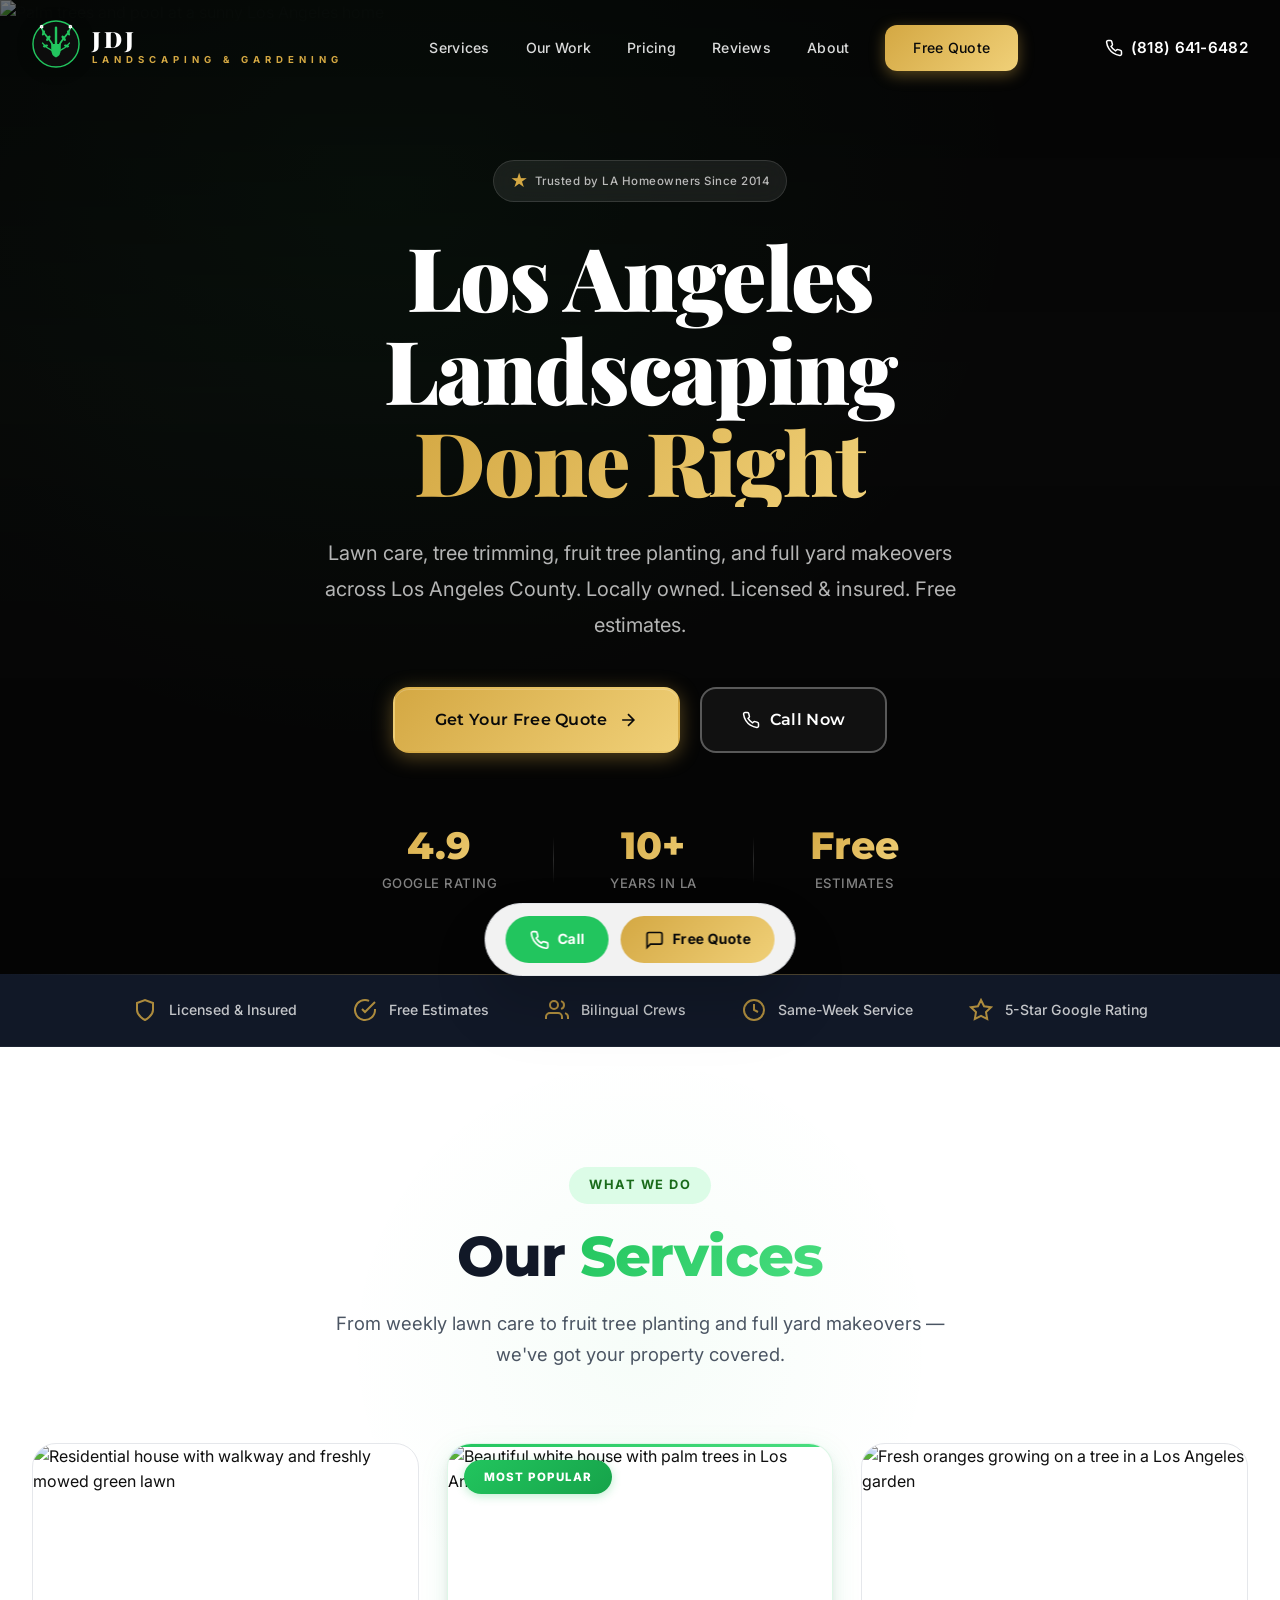
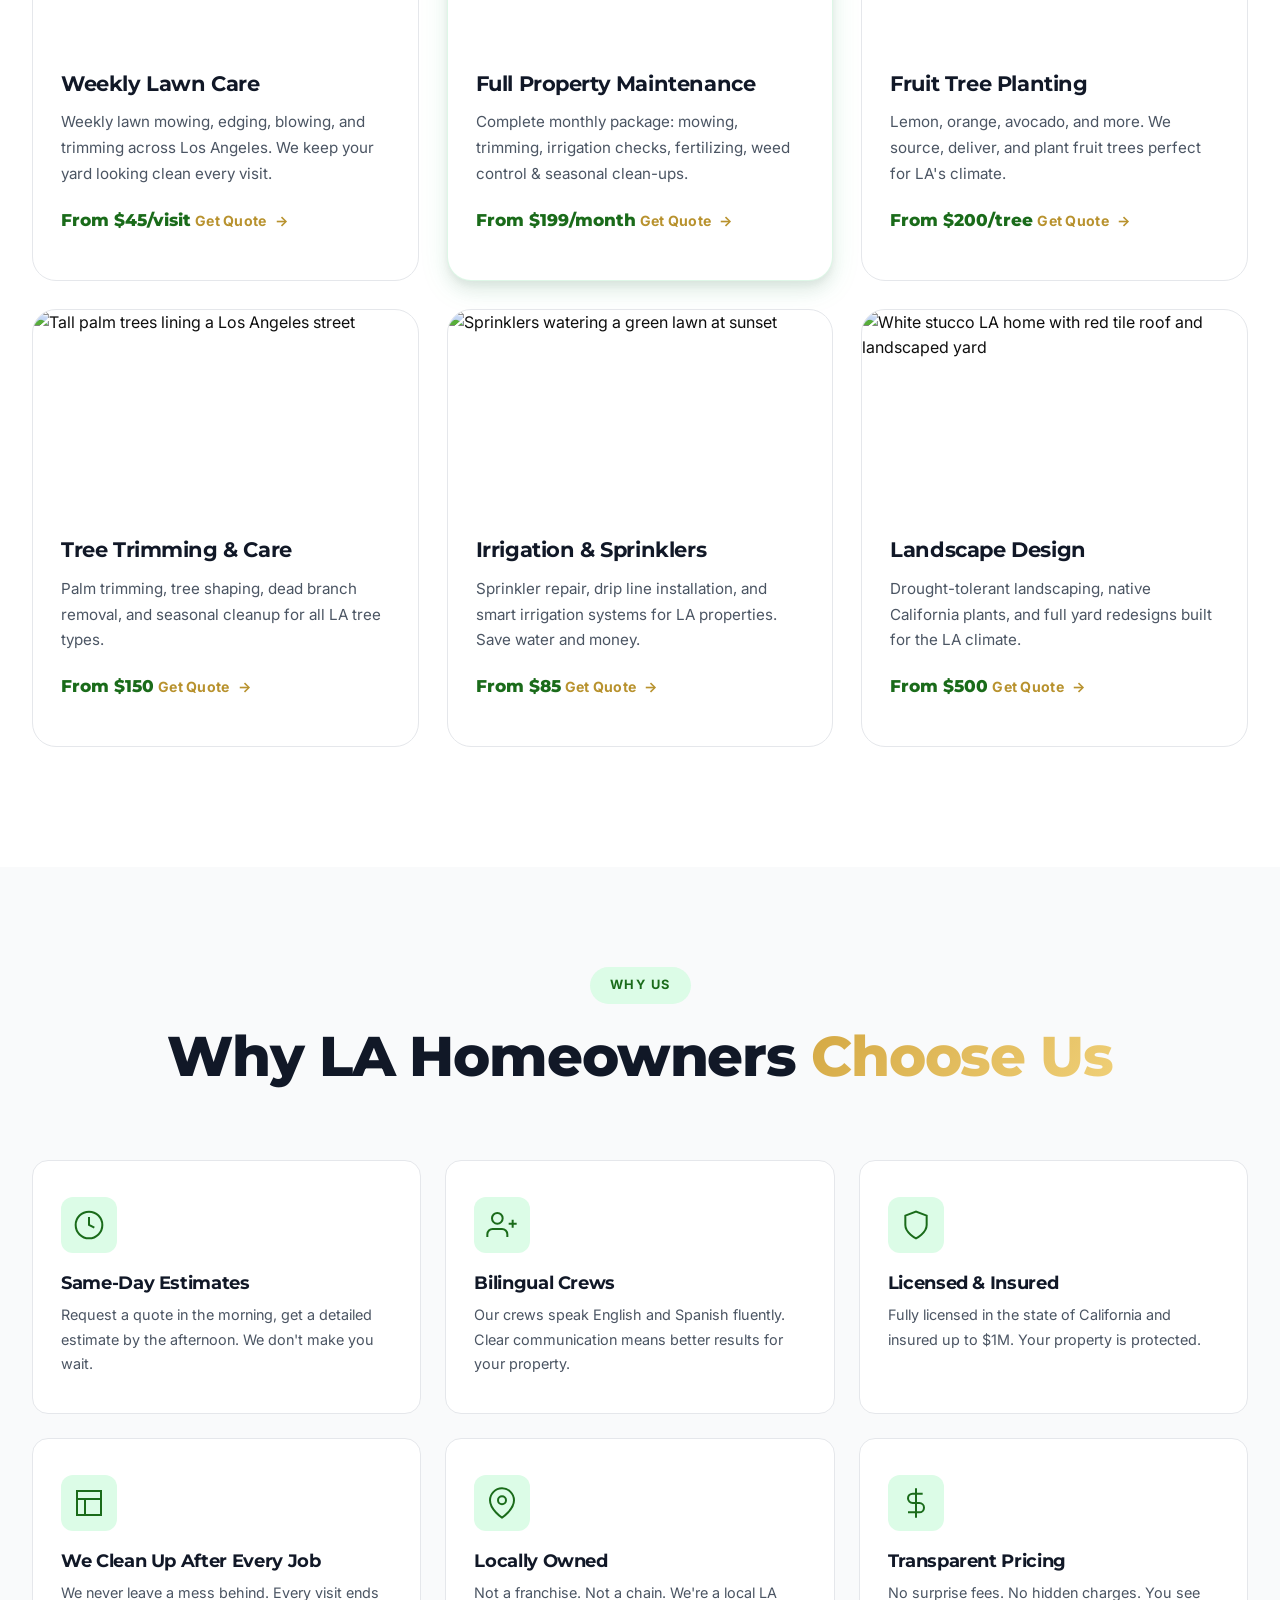
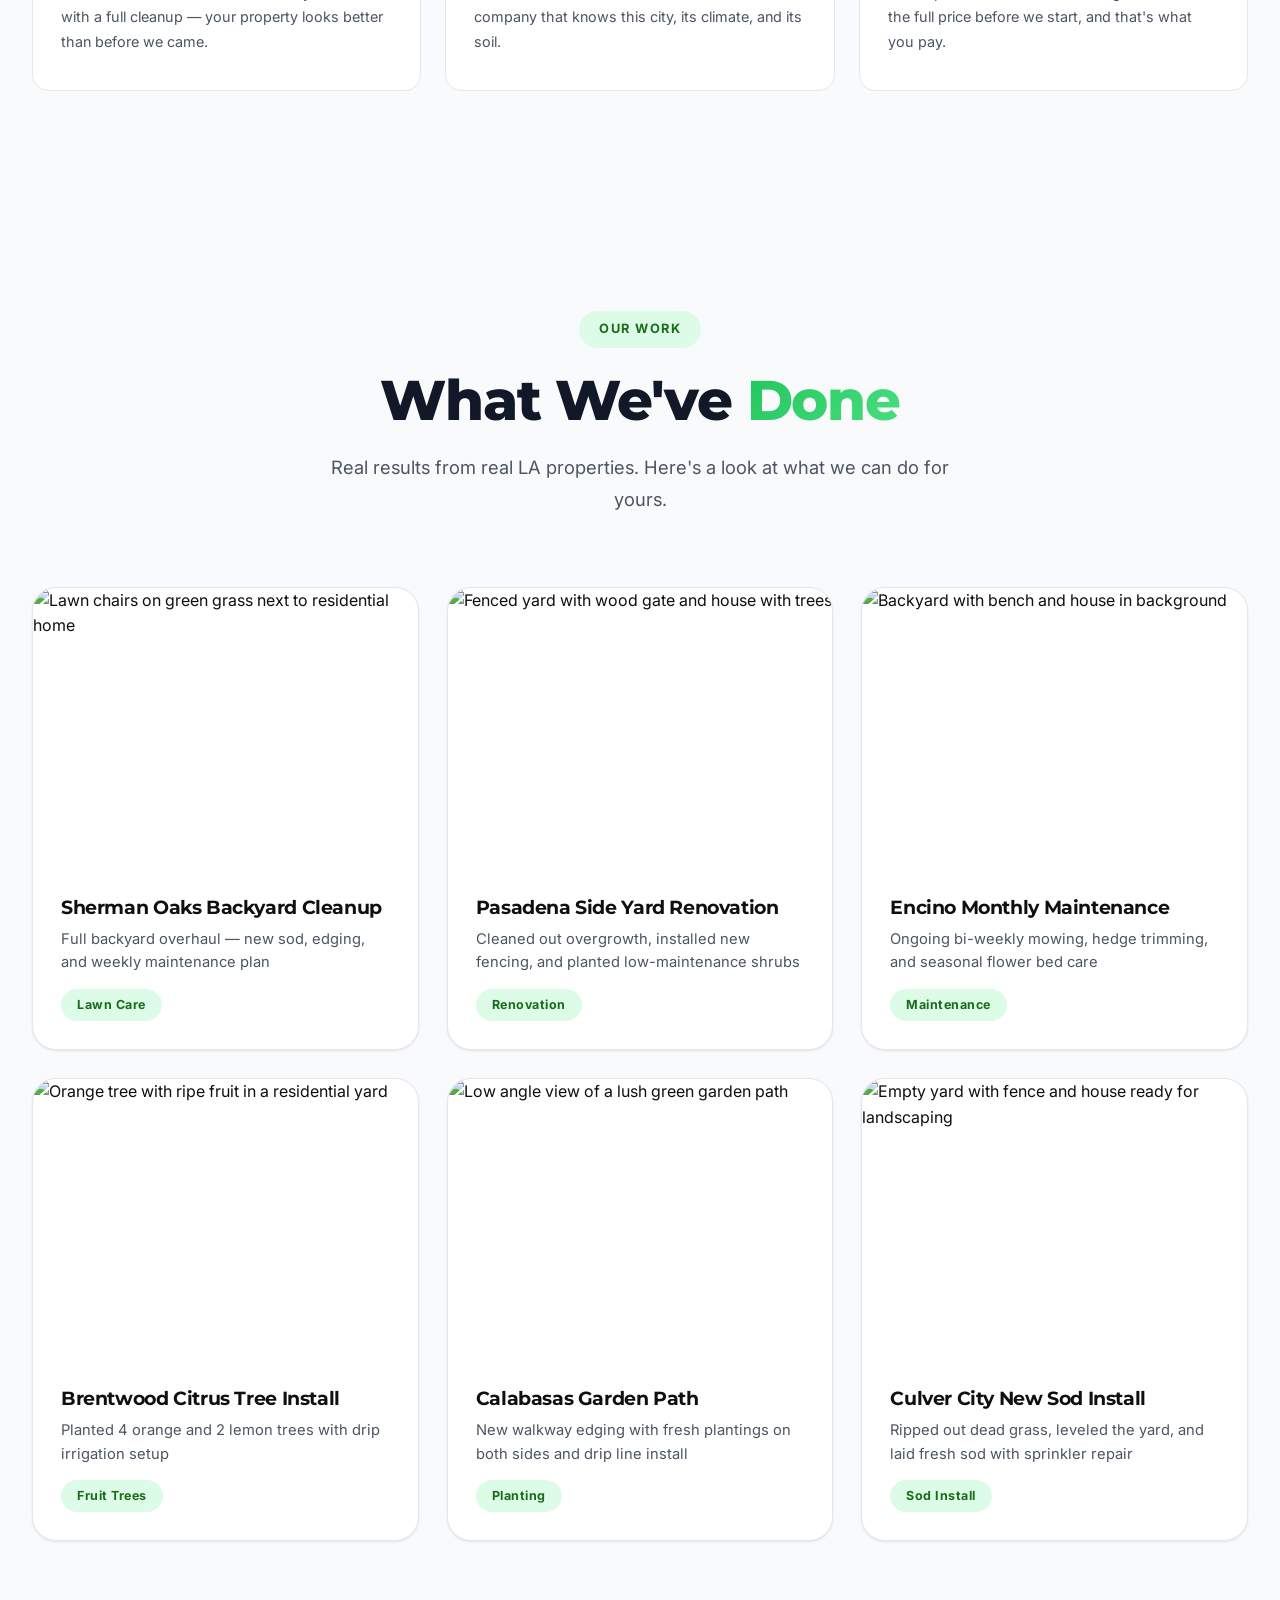
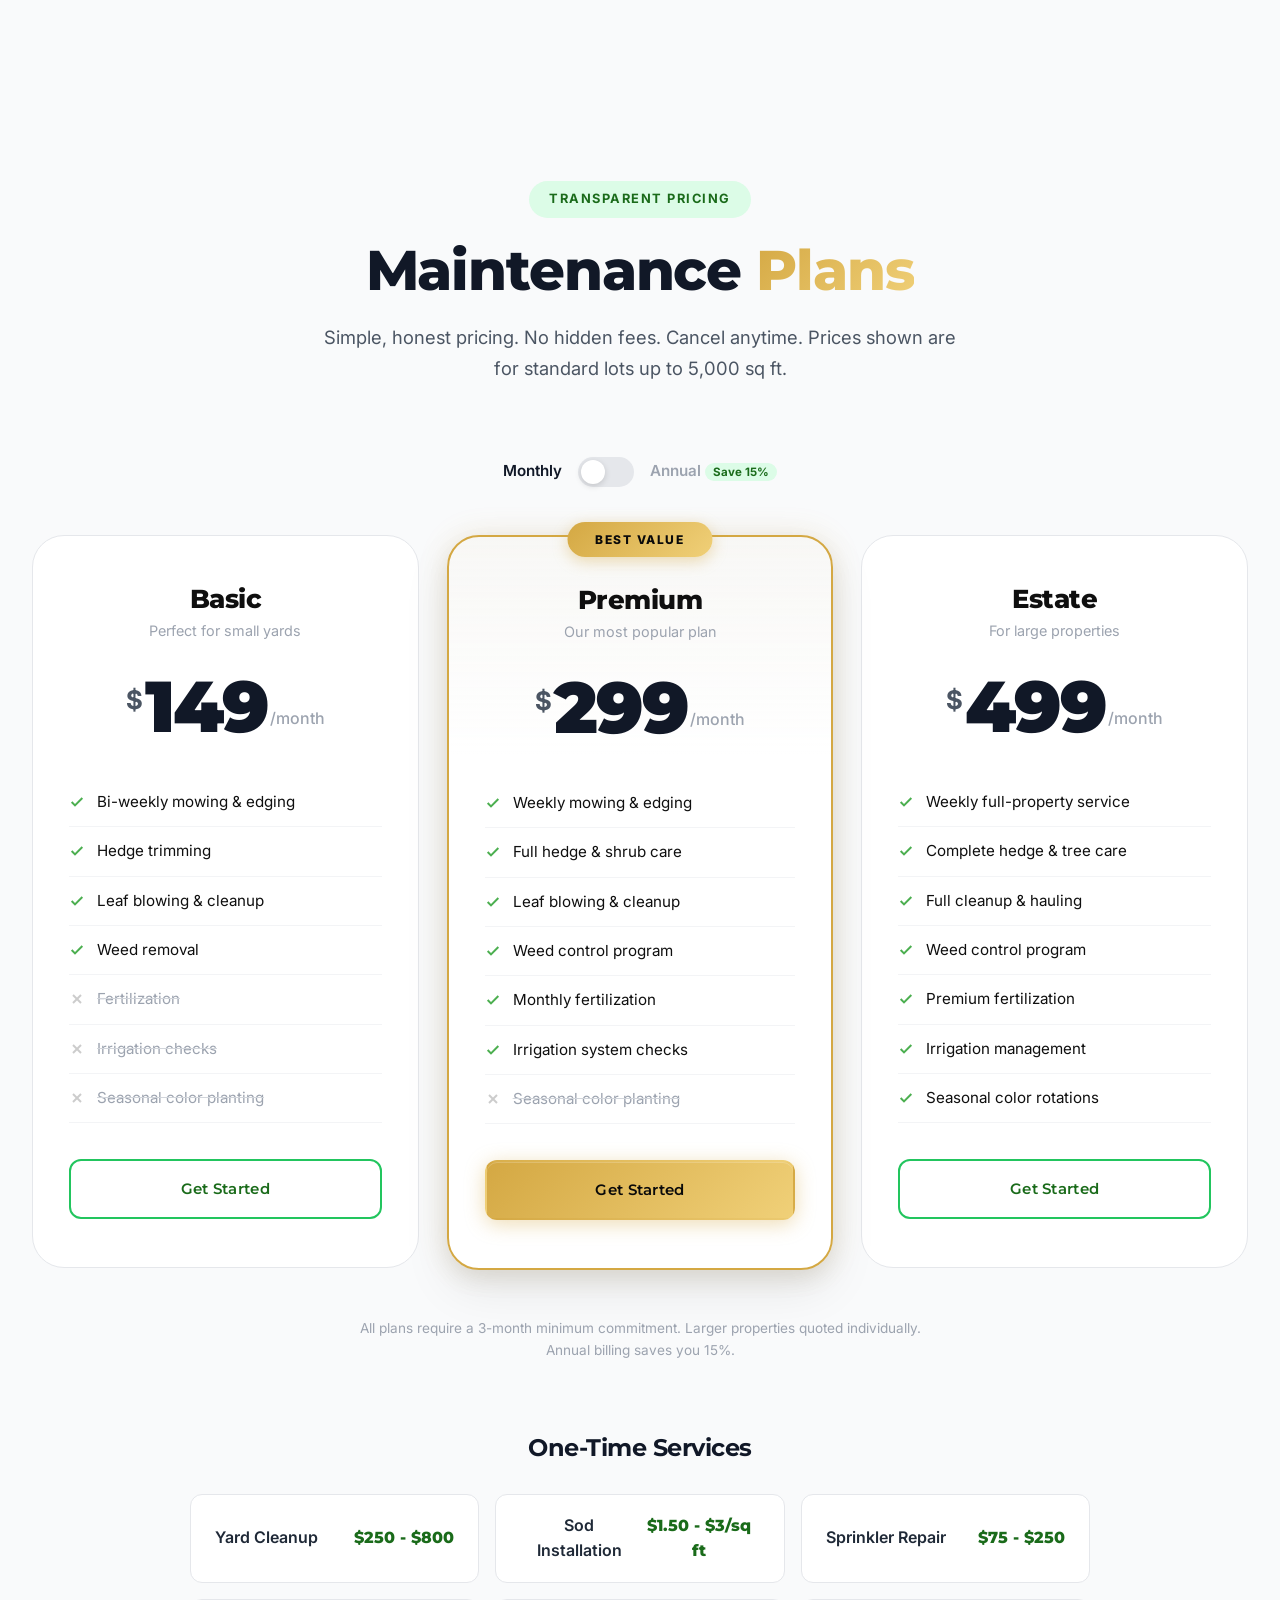
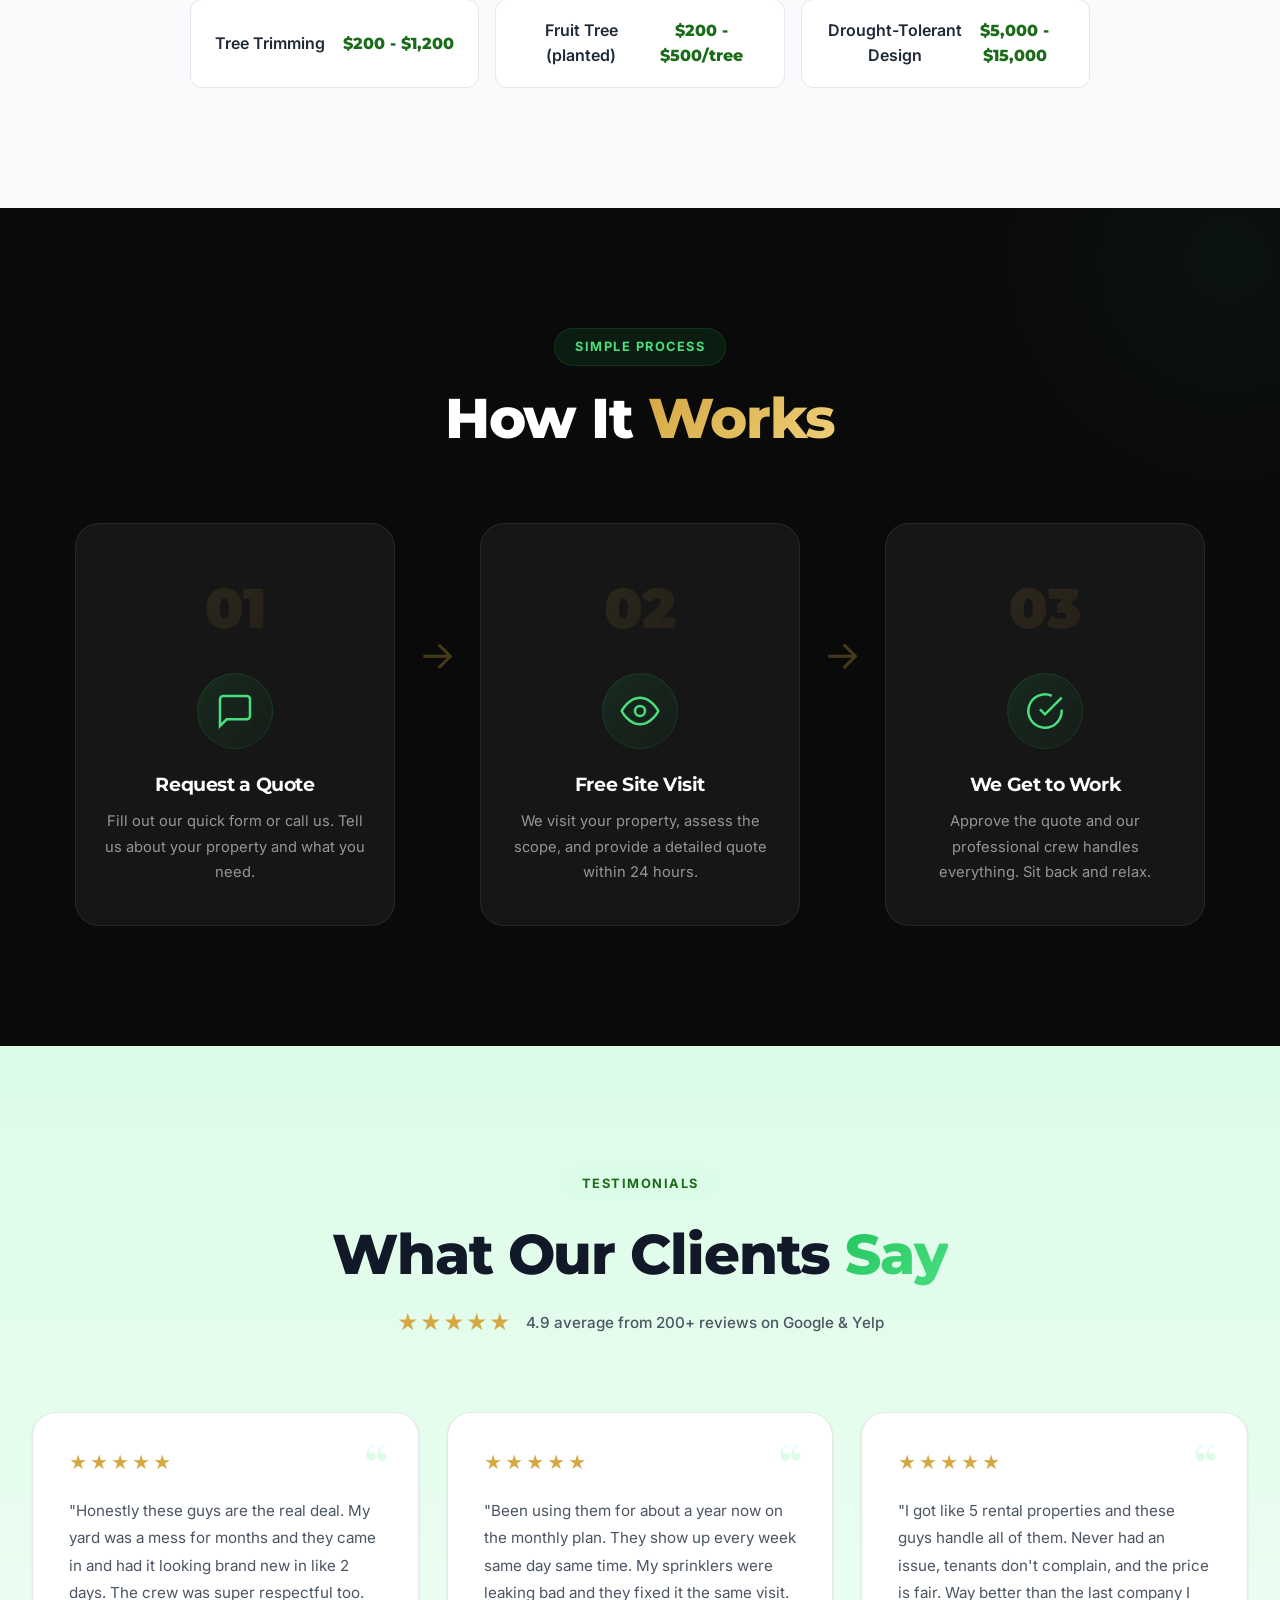
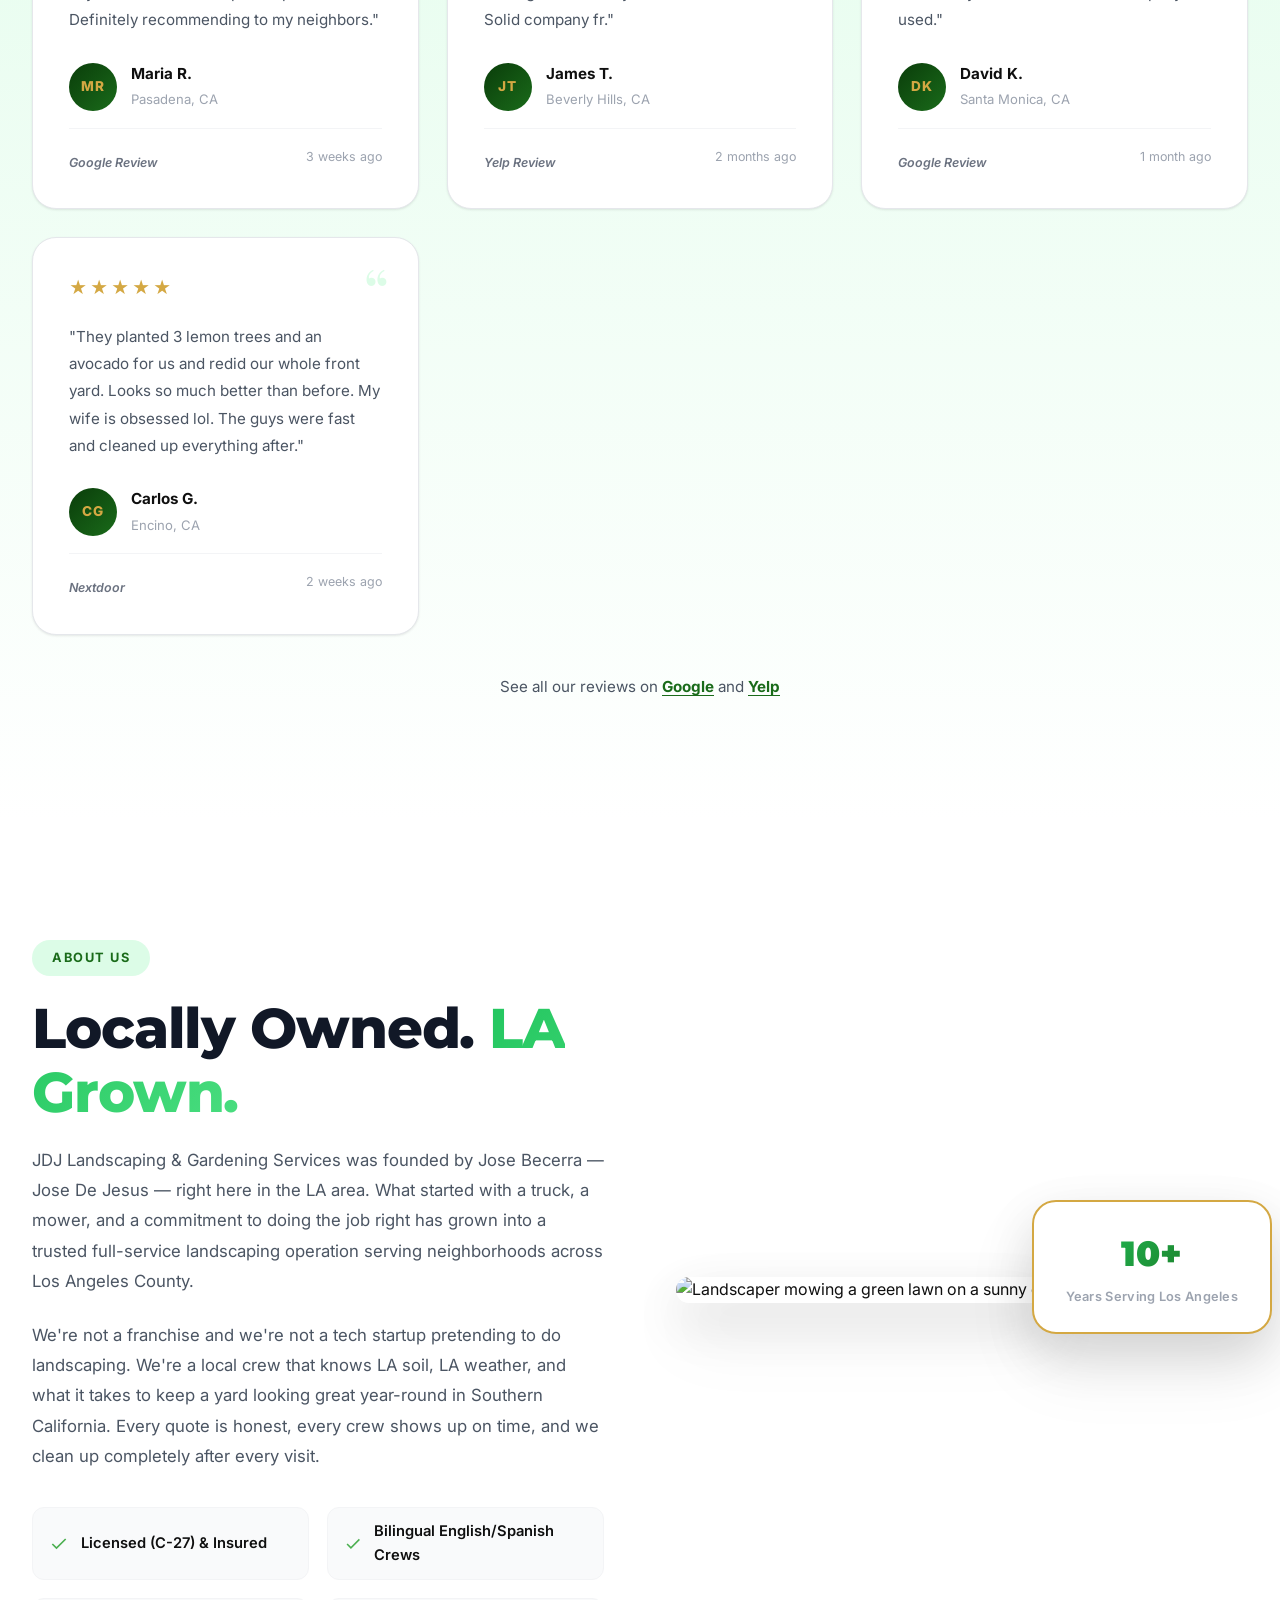
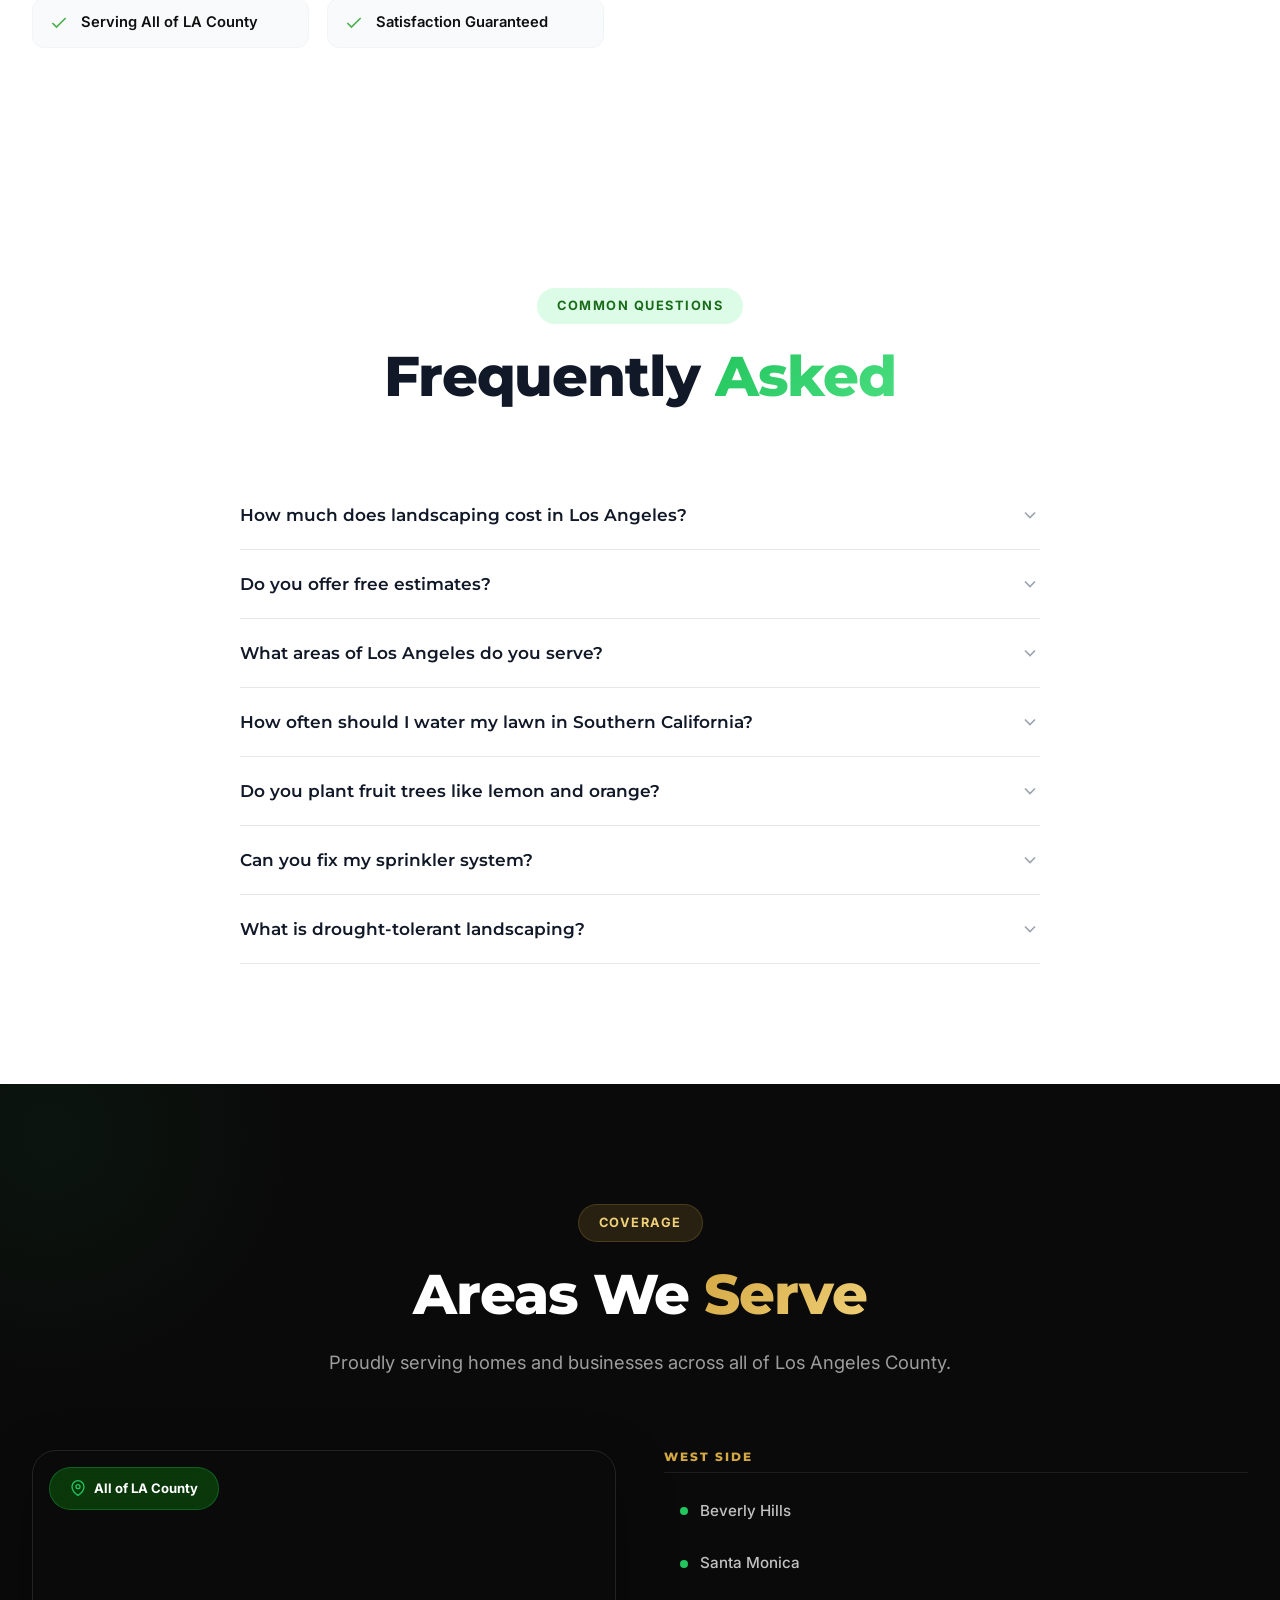
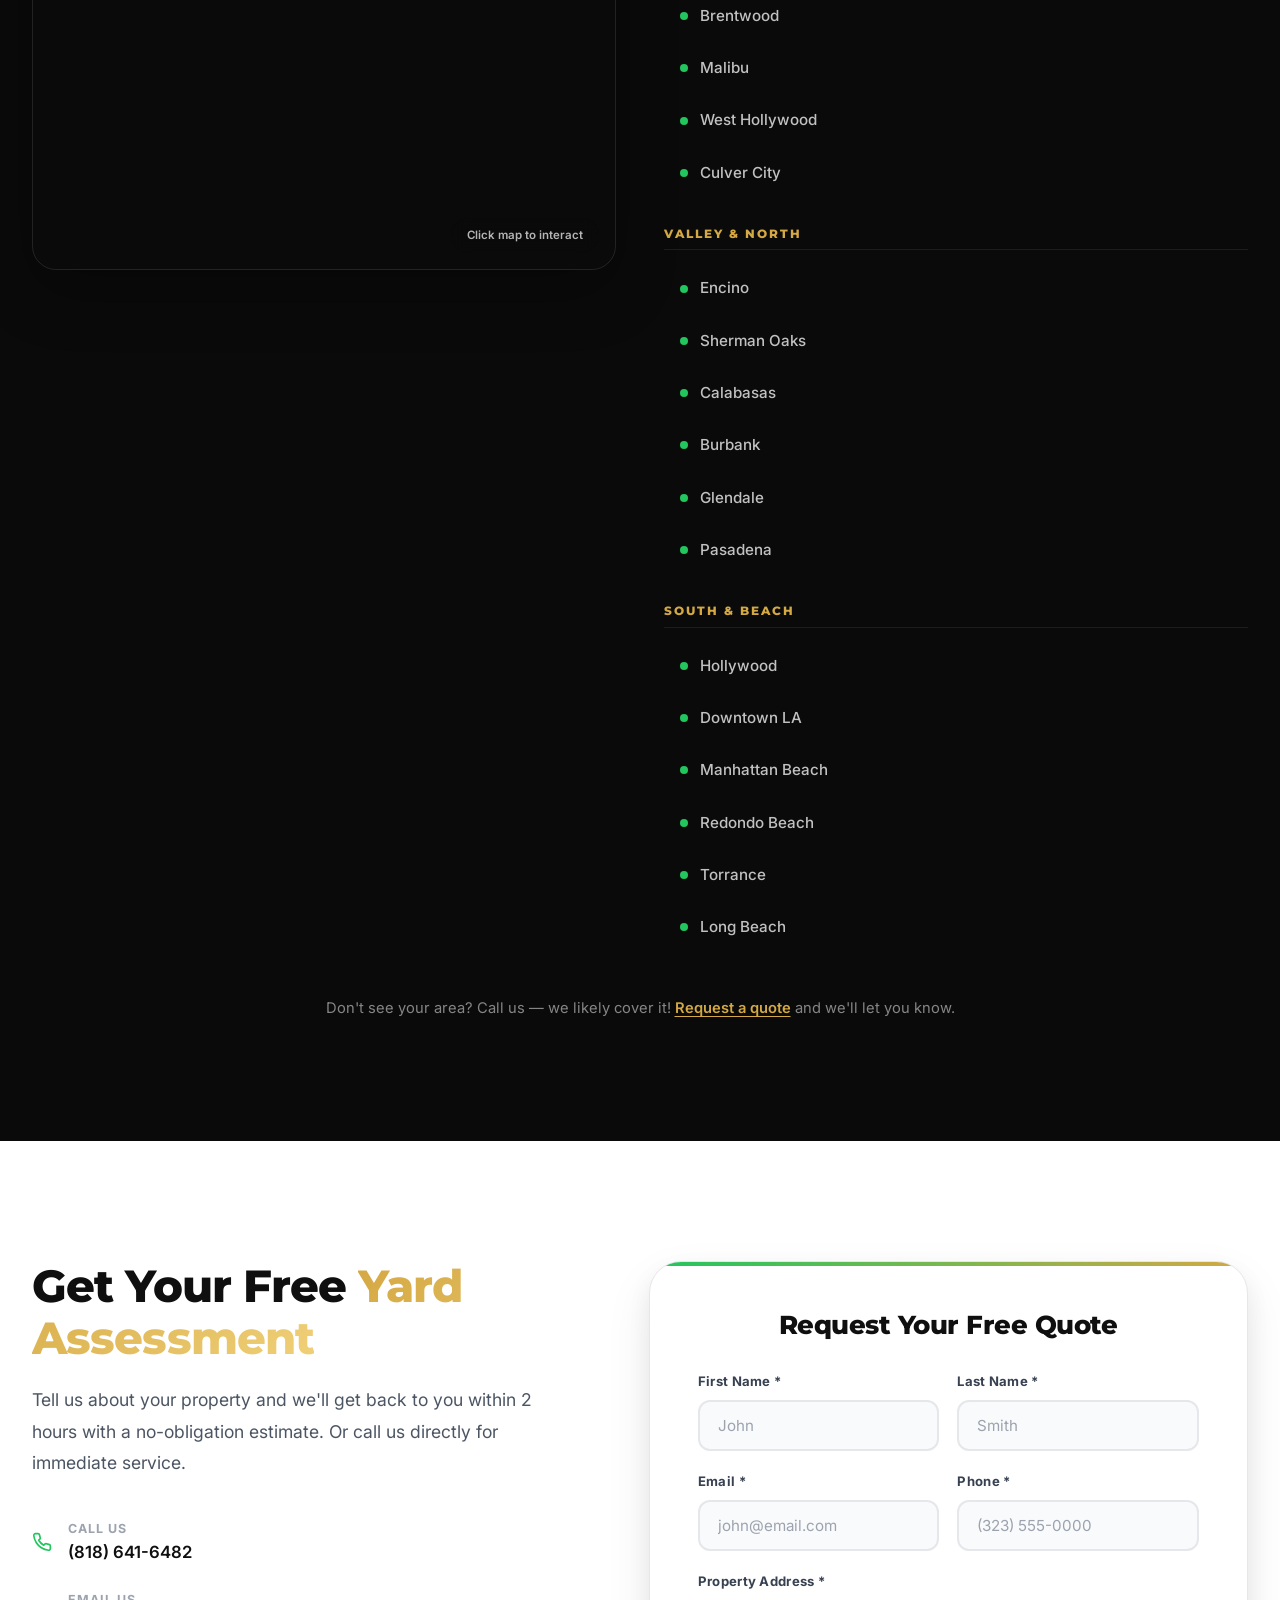
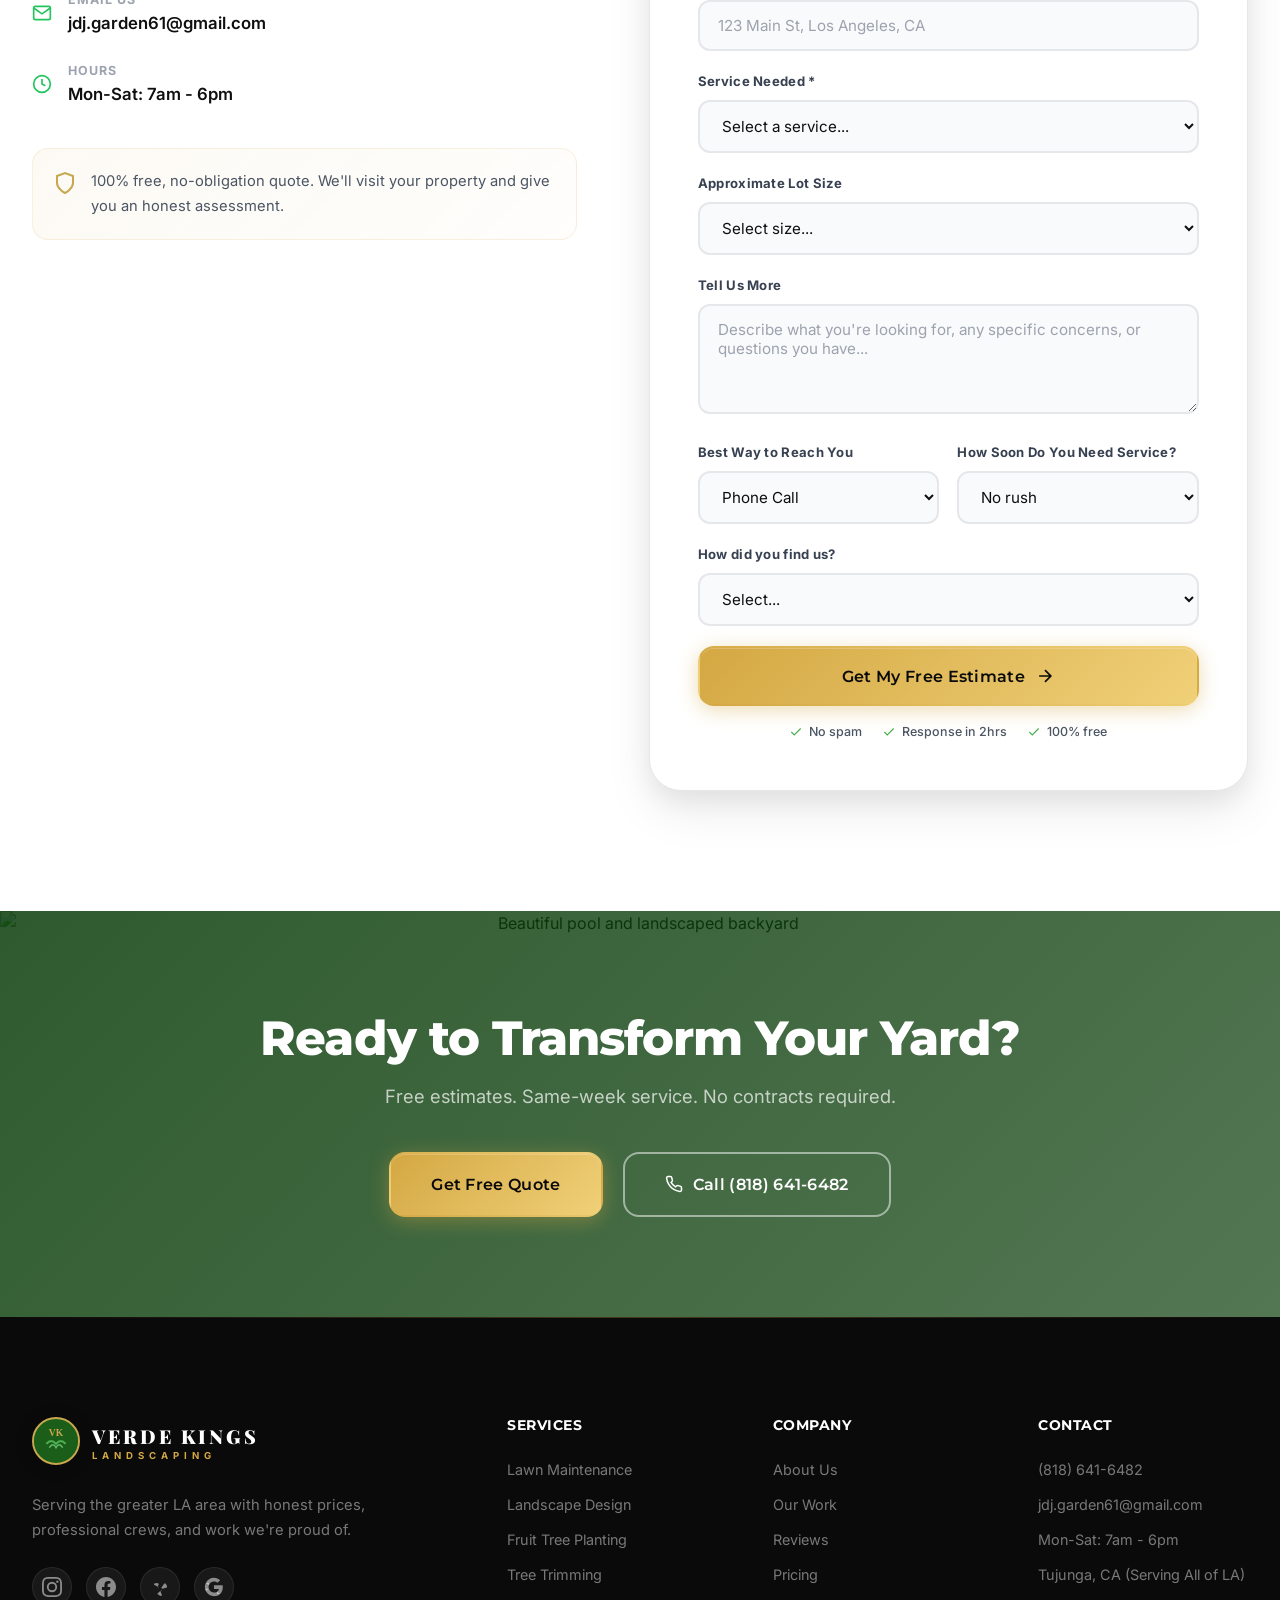
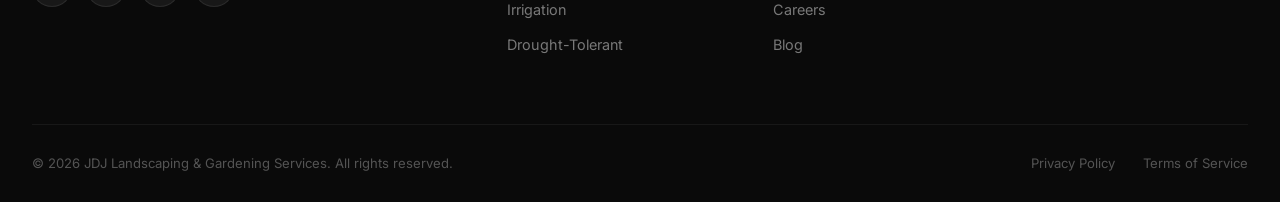
==== commit a3579817: "Fix logo: proper JDJ shovel + vines + 6-petal flowers" ====
--- a/LANDSCAPE BUSINESS V1/website/index.html
+++ b/LANDSCAPE BUSINESS V1/website/index.html
@@ -77,25 +77,41 @@
                     <svg viewBox="0 0 50 50" xmlns="http://www.w3.org/2000/svg">
                         <circle cx="25" cy="25" r="24" fill="#0d0d0d" stroke="#22c55e" stroke-width="1.5"/>
                         <!-- Shovel handle -->
-                        <line x1="25" y1="11" x2="25" y2="30" stroke="#22c55e" stroke-width="2.2" stroke-linecap="round"/>
-                        <!-- Shovel blade -->
-                        <path d="M19 28 L19 33 Q25 38 31 33 L31 28 Z" fill="#22c55e"/>
-                        <!-- Left branches -->
-                        <path d="M24 16 Q19 13 15 10" fill="none" stroke="#22c55e" stroke-width="1.5" stroke-linecap="round"/>
-                        <path d="M24 20 Q18 18 13 16" fill="none" stroke="#22c55e" stroke-width="1.5" stroke-linecap="round"/>
-                        <!-- Right branches -->
-                        <path d="M26 16 Q31 13 35 10" fill="none" stroke="#22c55e" stroke-width="1.5" stroke-linecap="round"/>
-                        <path d="M26 20 Q32 18 37 16" fill="none" stroke="#22c55e" stroke-width="1.5" stroke-linecap="round"/>
-                        <!-- Leaves -->
-                        <ellipse cx="14" cy="10" rx="2.5" ry="1.4" fill="#22c55e" transform="rotate(-40 14 10)"/>
-                        <ellipse cx="12" cy="16" rx="2.5" ry="1.4" fill="#22c55e" transform="rotate(-10 12 16)"/>
-                        <ellipse cx="36" cy="10" rx="2.5" ry="1.4" fill="#22c55e" transform="rotate(40 36 10)"/>
-                        <ellipse cx="38" cy="16" rx="2.5" ry="1.4" fill="#22c55e" transform="rotate(10 38 16)"/>
-                        <!-- White flowers -->
-                        <circle cx="14" cy="8" r="2.2" fill="white" opacity="0.92"/>
-                        <circle cx="14" cy="8" r="0.9" fill="#ccc"/>
-                        <circle cx="36" cy="8" r="2.2" fill="white" opacity="0.92"/>
-                        <circle cx="36" cy="8" r="0.9" fill="#ccc"/>
+                        <line x1="25" y1="8" x2="25" y2="26" stroke="#22c55e" stroke-width="2.5" stroke-linecap="round"/>
+                        <!-- Shovel blade (D-spade shape) -->
+                        <path d="M20 25 L20 30 Q20 37.5 25 39 Q30 37.5 30 30 L30 25 Z" fill="#22c55e"/>
+                        <!-- Left main vine -->
+                        <path d="M22 27 C20 22 16 18 12 13 C11 11 10 9 10 7" fill="none" stroke="#22c55e" stroke-width="1.8" stroke-linecap="round"/>
+                        <!-- Left lower vine -->
+                        <path d="M21 32 C17 30 14 28 11 24" fill="none" stroke="#22c55e" stroke-width="1.4" stroke-linecap="round"/>
+                        <!-- Right main vine -->
+                        <path d="M28 27 C30 22 34 18 38 13 C39 11 40 9 40 7" fill="none" stroke="#22c55e" stroke-width="1.8" stroke-linecap="round"/>
+                        <!-- Right lower vine -->
+                        <path d="M29 32 C33 30 36 28 39 24" fill="none" stroke="#22c55e" stroke-width="1.4" stroke-linecap="round"/>
+                        <!-- Left leaves -->
+                        <ellipse cx="17" cy="19" rx="3.2" ry="1.5" fill="#22c55e" transform="rotate(-55 17 19)"/>
+                        <ellipse cx="12" cy="13.5" rx="2.8" ry="1.3" fill="#22c55e" transform="rotate(-70 12 13.5)"/>
+                        <ellipse cx="14" cy="27" rx="2.8" ry="1.3" fill="#22c55e" transform="rotate(-15 14 27)"/>
+                        <!-- Right leaves -->
+                        <ellipse cx="33" cy="19" rx="3.2" ry="1.5" fill="#22c55e" transform="rotate(55 33 19)"/>
+                        <ellipse cx="38" cy="13.5" rx="2.8" ry="1.3" fill="#22c55e" transform="rotate(70 38 13.5)"/>
+                        <ellipse cx="36" cy="27" rx="2.8" ry="1.3" fill="#22c55e" transform="rotate(15 36 27)"/>
+                        <!-- Left flower (6-petal daisy) -->
+                        <g transform="translate(10,7)">
+                            <ellipse ry="2.1" rx="1" fill="white"/>
+                            <ellipse ry="2.1" rx="1" fill="white" transform="rotate(60)"/>
+                            <ellipse ry="2.1" rx="1" fill="white" transform="rotate(120)"/>
+                            <circle r="1.4" fill="white"/>
+                            <circle r="0.7" fill="#d0d0d0"/>
+                        </g>
+                        <!-- Right flower (6-petal daisy) -->
+                        <g transform="translate(40,7)">
+                            <ellipse ry="2.1" rx="1" fill="white"/>
+                            <ellipse ry="2.1" rx="1" fill="white" transform="rotate(60)"/>
+                            <ellipse ry="2.1" rx="1" fill="white" transform="rotate(120)"/>
+                            <circle r="1.4" fill="white"/>
+                            <circle r="0.7" fill="#d0d0d0"/>
+                        </g>
                     </svg>
                 </div>
                 <div class="logo-text">
